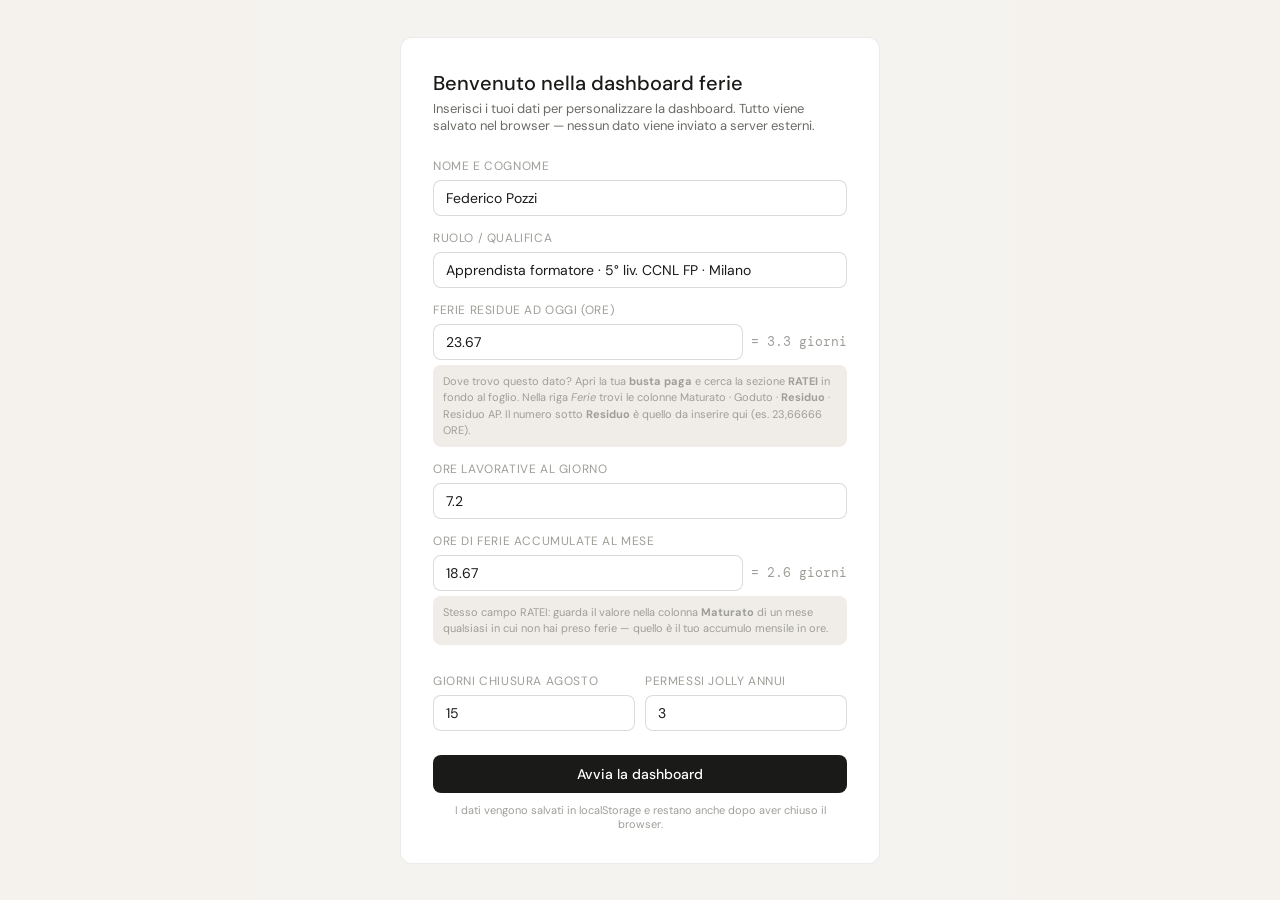
==== index.html @ ea8afab4 "Refactor vacation days input fields and calculations" ====
<!DOCTYPE html>
<html lang="it">
<head>
<meta charset="UTF-8">
<meta name="viewport" content="width=device-width, initial-scale=1.0">
<title>Dashboard Ferie</title>
<link href="https://fonts.googleapis.com/css2?family=DM+Sans:wght@300;400;500&family=DM+Mono:wght@400;500&display=swap" rel="stylesheet">
<style>
:root {
  --bg:#f5f3ef;--surface:#fff;--surface2:#f0ede8;
  --border:rgba(0,0,0,0.08);--border2:rgba(0,0,0,0.14);
  --text:#1a1a18;--text2:#6b6b66;--text3:#9e9e99;
  --blue:#2563eb;--blue-bg:#eff4ff;--blue-text:#1d4ed8;
  --green:#16a34a;--green-bg:#f0fdf4;--green-text:#15803d;
  --amber:#d97706;--amber-bg:#fffbeb;--amber-text:#b45309;
  --red:#dc2626;--red-bg:#fef2f2;--red-text:#b91c1c;
  --radius:12px;--radius-sm:8px;
}
*{box-sizing:border-box;margin:0;padding:0;}
body{font-family:'DM Sans',sans-serif;background:var(--bg);color:var(--text);min-height:100vh;padding:2rem 1rem;}
.container{max-width:900px;margin:0 auto;}

/* SETUP OVERLAY */
.overlay{position:fixed;inset:0;background:rgba(245,243,239,0.96);z-index:100;display:flex;align-items:center;justify-content:center;padding:1rem;}
.setup-card{background:var(--surface);border:1px solid var(--border);border-radius:var(--radius);padding:2rem;width:100%;max-width:480px;}
.setup-title{font-size:20px;font-weight:500;margin-bottom:4px;}
.setup-sub{font-size:13px;color:var(--text2);margin-bottom:1.5rem;}
.setup-label{font-size:12px;color:var(--text3);text-transform:uppercase;letter-spacing:0.05em;margin-bottom:6px;margin-top:14px;display:block;}
.setup-input{width:100%;padding:8px 12px;border:1px solid var(--border2);border-radius:var(--radius-sm);font-family:'DM Sans',sans-serif;font-size:14px;color:var(--text);background:var(--surface);outline:none;}
.setup-input:focus{border-color:var(--blue);}
.setup-row{display:grid;grid-template-columns:1fr 1fr;gap:10px;}
.setup-btn{margin-top:1.5rem;width:100%;padding:10px;background:var(--text);color:#fff;border:none;border-radius:var(--radius-sm);font-family:'DM Sans',sans-serif;font-size:14px;font-weight:500;cursor:pointer;transition:opacity 0.15s;}
.setup-btn:hover{opacity:0.85;}
.setup-note{font-size:11px;color:var(--text3);margin-top:10px;text-align:center;}

/* HEADER */
.header{display:flex;align-items:center;gap:16px;margin-bottom:1.5rem;background:var(--surface);border-radius:var(--radius);padding:1.25rem 1.5rem;border:1px solid var(--border);}
.avatar{width:48px;height:48px;border-radius:50%;background:var(--blue-bg);display:flex;align-items:center;justify-content:center;font-weight:500;font-size:15px;color:var(--blue-text);flex-shrink:0;}
.header-info h1{font-size:17px;font-weight:500;}
.header-info p{font-size:13px;color:var(--text2);margin-top:2px;}
.edit-btn{margin-left:auto;font-size:11px;padding:4px 10px;border-radius:99px;border:1px solid var(--border2);background:var(--surface);cursor:pointer;color:var(--text2);font-family:'DM Sans',sans-serif;transition:background 0.15s;}
.edit-btn:hover{background:var(--surface2);}

/* TABS */
.tabs{display:flex;gap:6px;margin-bottom:1.25rem;flex-wrap:wrap;}
.tab{font-family:'DM Sans',sans-serif;font-size:13px;font-weight:400;padding:6px 14px;border-radius:99px;border:1px solid var(--border2);background:var(--surface);cursor:pointer;color:var(--text2);transition:all 0.15s;}
.tab:hover{background:var(--surface2);color:var(--text);}
.tab.active{background:var(--text);color:#fff;border-color:var(--text);}
.section{display:none;}.section.active{display:block;}

/* METRIC CARDS */
.cards-grid{display:grid;grid-template-columns:repeat(auto-fit,minmax(160px,1fr));gap:10px;margin-bottom:12px;}
.metric-card{background:var(--surface);border-radius:var(--radius-sm);border:1px solid var(--border);padding:1rem 1.1rem;}
.metric-label{font-size:11px;color:var(--text3);text-transform:uppercase;letter-spacing:0.05em;margin-bottom:6px;}
.metric-value{font-size:26px;font-weight:300;color:var(--text);font-family:'DM Mono',monospace;}
.metric-sub{font-size:11px;color:var(--text3);margin-top:2px;}

/* CARD */
.card{background:var(--surface);border-radius:var(--radius);border:1px solid var(--border);padding:1.25rem 1.5rem;margin-bottom:10px;}
.card-title{font-size:13px;font-weight:500;color:var(--text2);text-transform:uppercase;letter-spacing:0.04em;margin-bottom:14px;}

/* HL ROWS */
.hl-row{display:flex;justify-content:space-between;align-items:center;padding:7px 0;border-bottom:1px solid var(--border);font-size:13px;}
.hl-row:last-child{border-bottom:none;}
.hl-key{color:var(--text2);}.hl-val{font-weight:500;color:var(--text);text-align:right;}

/* BADGE */
.badge{font-size:11px;font-weight:500;padding:3px 10px;border-radius:99px;}
.badge-blue{background:var(--blue-bg);color:var(--blue-text);}
.badge-green{background:var(--green-bg);color:var(--green-text);}
.badge-amber{background:var(--amber-bg);color:var(--amber-text);}

/* MONTH GRID */
.month-grid{display:grid;grid-template-columns:repeat(6,1fr);gap:8px;margin:12px 0;}
.month-cell{border-radius:var(--radius-sm);padding:8px 4px;text-align:center;border:1px solid var(--border);cursor:pointer;transition:all 0.15s;user-select:none;}
.month-cell:hover{border-color:var(--border2);background:var(--surface2);}
.month-cell .mn{font-size:10px;color:var(--text3);text-transform:uppercase;letter-spacing:0.05em;}
.month-cell .mv{font-size:16px;font-weight:500;font-family:'DM Mono',monospace;color:var(--text);margin-top:2px;}
.month-cell.used{background:var(--blue-bg);border-color:rgba(37,99,235,0.2);}
.month-cell.used .mn,.month-cell.used .mv{color:var(--blue-text);}
.month-cell.current-month{border:2px solid var(--blue);}
.month-cell.closing{background:var(--amber-bg);border-color:rgba(217,119,6,0.2);cursor:default;}
.month-cell.closing .mn,.month-cell.closing .mv{color:var(--amber-text);}
.month-cell.closing .mv{font-size:11px;margin-top:4px;}

/* BAR */
.bar-wrap{background:var(--surface2);border-radius:99px;height:6px;margin:8px 0 3px;overflow:hidden;}
.bar{height:6px;border-radius:99px;transition:width 0.4s;}

hr{border:none;border-top:1px solid var(--border);margin:14px 0;}

/* COUNTER */
.counter{display:flex;align-items:center;gap:8px;}
.counter-btn{width:26px;height:26px;border-radius:50%;border:1px solid var(--border2);background:var(--surface);cursor:pointer;font-size:16px;display:flex;align-items:center;justify-content:center;color:var(--text);line-height:1;transition:background 0.15s;font-family:'DM Sans',sans-serif;}
.counter-btn:hover{background:var(--surface2);}
.counter-val{font-size:15px;font-weight:500;font-family:'DM Mono',monospace;min-width:20px;text-align:center;}

/* TIMELINE */
.timeline{padding-left:12px;}
.tl-item{position:relative;padding:0 0 16px 20px;border-left:1px solid var(--border);}
.tl-item:last-child{border-left:none;padding-bottom:0;}
.tl-dot{position:absolute;left:-5px;top:4px;width:9px;height:9px;border-radius:50%;background:var(--surface2);border:1px solid var(--border2);}
.tl-dot.now{background:var(--blue);border-color:var(--blue);}
.tl-dot.money{background:var(--amber);border-color:var(--amber);}
.tl-date{font-size:11px;color:var(--text3);font-family:'DM Mono',monospace;}
.tl-label{font-size:14px;font-weight:500;margin:2px 0;}
.tl-sub{font-size:12px;color:var(--text2);}

/* INFO BOX */
.info-box{border-radius:var(--radius-sm);padding:10px 14px;font-size:12px;line-height:1.5;margin-top:10px;}
.info-box-blue{background:var(--blue-bg);color:var(--blue-text);}
.info-box-green{background:var(--green-bg);color:var(--green-text);}
.info-box-amber{background:var(--amber-bg);color:var(--amber-text);}
.info-box-red{background:var(--red-bg);color:var(--red-text);}

/* SALARY */
.salary-row{margin-bottom:14px;}
.salary-row-top{display:flex;justify-content:space-between;font-size:13px;margin-bottom:4px;}
.salary-row-label{color:var(--text2);}
.salary-row-val{font-weight:500;font-family:'DM Mono',monospace;}

@media(max-width:500px){
  .month-grid{grid-template-columns:repeat(3,1fr);}
  .cards-grid{grid-template-columns:repeat(2,1fr);}
  .setup-row{grid-template-columns:1fr;}
}
</style>
</head>
<body>

<!-- SETUP OVERLAY -->
<div class="overlay" id="overlay">
  <div class="setup-card">
    <div class="setup-title">Benvenuto nella dashboard ferie</div>
    <div class="setup-sub">Inserisci i tuoi dati per personalizzare la dashboard. Tutto viene salvato nel browser — nessun dato viene inviato a server esterni.</div>

    <label class="setup-label">Nome e cognome</label>
    <input class="setup-input" id="s-name" type="text" placeholder="es. Mario Rossi" value="">

    <label class="setup-label">Ruolo / qualifica</label>
    <input class="setup-input" id="s-role" type="text" placeholder="es. Apprendista formatore · 5° liv. CCNL FP" value="">

    <label class="setup-label">Ferie residue ad oggi (ore)</label>
    <div style="display:grid;grid-template-columns:1fr auto;gap:8px;align-items:center;">
      <input class="setup-input" id="s-ferie-ore" type="number" step="0.01" min="0" placeholder="es. 23.67" oninput="calcFerieGiorni()" value="">
      <span id="s-ferie-giorni-preview" style="font-size:13px;color:var(--text3);white-space:nowrap;font-family:'DM Mono',sans-serif;min-width:70px;">= — giorni</span>
    </div>
    <div style="font-size:11px;color:var(--text3);margin-top:5px;line-height:1.5;background:var(--surface2);border-radius:var(--radius-sm);padding:8px 10px;">
      Dove trovo questo dato? Apri la tua <strong>busta paga</strong> e cerca la sezione <strong>RATEI</strong> in fondo al foglio. Nella riga <em>Ferie</em> trovi le colonne Maturato · Goduto · <strong>Residuo</strong> · Residuo AP. Il numero sotto <strong>Residuo</strong> è quello da inserire qui (es. 23,66666 ORE).
    </div>

    <label class="setup-label">Ore lavorative al giorno</label>
    <input class="setup-input" id="s-daily" type="number" step="0.1" min="1" placeholder="es. 7.2 (36h sett. ÷ 5 giorni)" oninput="calcFerieGiorni()" value="">

    <label class="setup-label">Ore di ferie accumulate al mese</label>
    <div style="display:grid;grid-template-columns:1fr auto;gap:8px;align-items:center;">
      <input class="setup-input" id="s-accrual" type="number" step="0.01" min="0" placeholder="es. 18.67" oninput="calcAccrualGiorni()" value="">
      <span id="s-accrual-giorni-preview" style="font-size:13px;color:var(--text3);white-space:nowrap;font-family:'DM Mono',sans-serif;min-width:70px;">= — giorni</span>
    </div>
    <div style="font-size:11px;color:var(--text3);margin-top:5px;line-height:1.5;background:var(--surface2);border-radius:var(--radius-sm);padding:8px 10px;">
      Stesso campo RATEI: guarda il valore nella colonna <strong>Maturato</strong> di un mese qualsiasi in cui non hai preso ferie — quello è il tuo accumulo mensile in ore.
    </div>

    <div class="setup-row" style="margin-top:14px;">
      <div>
        <label class="setup-label">Giorni chiusura agosto</label>
        <input class="setup-input" id="s-closing" type="number" min="0" placeholder="es. 15" value="">
      </div>
      <div>
        <label class="setup-label">Permessi jolly annui</label>
        <input class="setup-input" id="s-jolly" type="number" min="0" max="10" placeholder="es. 3" value="">
      </div>
    </div>

    <button class="setup-btn" onclick="applySetup()">Avvia la dashboard</button>
    <div class="setup-note">I dati vengono salvati in localStorage e restano anche dopo aver chiuso il browser.</div>
  </div>
</div>

<!-- MAIN APP -->
<div class="container" id="app" style="display:none;">

  <div class="header">
    <div class="avatar" id="h-avatar">??</div>
    <div class="header-info">
      <h1 id="h-name">—</h1>
      <p id="h-role">—</p>
    </div>
    <button class="edit-btn" onclick="openSetup()">modifica profilo</button>
  </div>

  <div class="tabs">
    <button class="tab active" onclick="showTab('ferie',this)">Ferie</button>
    <button class="tab" onclick="showTab('permessi',this)">Permessi</button>
    <button class="tab" onclick="showTab('contratto',this)">Contratto</button>
    <button class="tab" onclick="showTab('stipendio',this)">Stipendio</button>
    <button class="tab" onclick="showTab('eventi',this)">Prossimi eventi</button>
  </div>

  <!-- TAB FERIE -->
  <div id="tab-ferie" class="section active">
    <div class="cards-grid">
      <div class="metric-card">
        <div class="metric-label">Ferie residue</div>
        <div class="metric-value" id="m-residue">—</div>
        <div class="metric-sub">giorni disponibili ora</div>
      </div>
      <div class="metric-card">
        <div class="metric-label">Accumulo mensile</div>
        <div class="metric-value" id="m-accrual">—</div>
        <div class="metric-sub">giorni ogni mese</div>
      </div>
      <div class="metric-card">
        <div class="metric-label">Godute (dal tracciamento)</div>
        <div class="metric-value" id="m-godute">0</div>
        <div class="metric-sub">giorni segnati come usati</div>
      </div>
      <div class="metric-card">
        <div class="metric-label">Jolly rimasti</div>
        <div class="metric-value" id="m-jolly">—</div>
        <div class="metric-sub">permessi personali annui</div>
      </div>
    </div>

    <div class="card">
      <div class="card-title">Traccia i giorni goduti (mar–lug)</div>
      <div style="font-size:12px;color:var(--text3);margin-bottom:4px;">Clicca per aggiungere un giorno · clicca ancora per toglierlo (max 3/mese)</div>
      <div class="month-grid" id="monthGrid"></div>

      <hr>
      <div class="hl-row">
        <span class="hl-key">Permessi jolly da usare ad agosto</span>
        <div class="counter">
          <button class="counter-btn" onclick="changeJolly(-1)">−</button>
          <span class="counter-val" id="jolly-val">3</span>
          <button class="counter-btn" onclick="changeJolly(1)">+</button>
        </div>
      </div>

      <hr>
      <div class="card-title">Proiezione mensile</div>
      <div id="projection-rows"></div>

      <hr>
      <div class="hl-row">
        <span class="hl-key" style="font-weight:500;">Ferie stimate inizio settembre</span>
        <span class="hl-val" id="sett-result" style="font-size:17px;font-family:'DM Mono',monospace;"></span>
      </div>
      <div class="info-box" id="sett-note"></div>
    </div>

    <div class="card">
      <div class="card-title">Chiusura agosto</div>
      <div id="agosto-text" style="font-size:13px;color:var(--text2);margin-bottom:10px;"></div>
      <div class="bar-wrap">
        <div class="bar" id="agosto-bar" style="background:var(--blue);"></div>
      </div>
      <div style="font-size:11px;color:var(--text3);" id="agosto-bar-label"></div>
    </div>
  </div>

  <!-- TAB PERMESSI -->
  <div id="tab-permessi" class="section">
    <div class="card">
      <div class="card-title">Permessi retribuiti (CCNL art. 47)</div>
      <div class="hl-row"><span class="hl-key">Permessi personali / familiari</span><span class="hl-val badge badge-blue">3 gg/anno</span></div>
      <div class="hl-row"><span class="hl-key">Per esami o concorsi pubblici</span><span class="hl-val badge badge-blue">8 gg/anno</span></div>
      <div class="hl-row"><span class="hl-key">Per lutto (parenti 1°–2° grado)</span><span class="hl-val badge badge-blue">3 gg per evento</span></div>
      <div class="hl-row"><span class="hl-key">Giudice popolare</span><span class="hl-val">per tutta la durata</span></div>
      <div class="info-box info-box-blue" style="margin-top:12px;">
        I permessi <strong>non riducono le ferie</strong>, sono retribuiti normalmente e valgono ai fini dell'anzianità. Vanno documentati.
      </div>
    </div>
    <div class="card">
      <div class="card-title">Rinnovo permessi</div>
      <div class="hl-row"><span class="hl-key">I 3 giorni jolly si rinnovano</span><span class="hl-val">1° gennaio ogni anno</span></div>
      <div class="hl-row"><span class="hl-key">I giorni inutilizzati</span><span class="hl-val">scadono il 31 dicembre</span></div>
      <div class="info-box info-box-amber" style="margin-top:10px;">
        Non rischiare di perdere i jolly inutilizzati: usali entro fine anno!
      </div>
    </div>
  </div>

  <!-- TAB CONTRATTO -->
  <div id="tab-contratto" class="section">
    <div class="card">
      <div class="card-title">Dati principali</div>
      <div class="hl-row"><span class="hl-key">Qualifica</span><span class="hl-val">Formatore – apprendista</span></div>
      <div class="hl-row"><span class="hl-key">Livello</span><span class="hl-val">5° livello CCNL FP</span></div>
      <div class="hl-row"><span class="hl-key">Azienda</span><span class="hl-val">Immaginazione e Lavoro Soc. Coop.</span></div>
      <div class="hl-row"><span class="hl-key">Sede</span><span class="hl-val">Via Privata Miramare 15 – Milano</span></div>
      <div class="hl-row"><span class="hl-key">Inizio apprendistato</span><span class="hl-val">1 settembre 2025</span></div>
      <div class="hl-row"><span class="hl-key">Fine apprendistato</span><span class="hl-val">31 agosto 2028</span></div>
      <div class="hl-row"><span class="hl-key">Orario settimanale</span><span class="hl-val">36 ore (7,2h/giorno · 5gg)</span></div>
      <div class="hl-row"><span class="hl-key">Prossimo scatto</span><span class="hl-val">Settembre 2029</span></div>
      <div class="hl-row"><span class="hl-key">Preavviso dimissioni</span><span class="hl-val">45 giorni</span></div>
    </div>
    <div class="card">
      <div class="card-title">Progressione retributiva apprendistato</div>
      <div id="anni-rows"></div>
    </div>
    <div class="card">
      <div class="card-title">Ferie e permessi annuali</div>
      <div class="hl-row"><span class="hl-key">Ferie annue</span><span class="hl-val">32 gg lavorativi</span></div>
      <div class="hl-row"><span class="hl-key">Base calcolo</span><span class="hl-val">settimana di 6 gg (CCNL art. 46)</span></div>
      <div class="hl-row"><span class="hl-key">Maturazione</span><span class="hl-val">18,67 ore/mese (dodicesimi)</span></div>
      <div class="hl-row"><span class="hl-key">Permessi personali</span><span class="hl-val">3 gg/anno (rinnovabili)</span></div>
      <div class="hl-row"><span class="hl-key">Ticket restaurant</span><span class="hl-val">8 €/giorno lavorato</span></div>
    </div>
  </div>

  <!-- TAB STIPENDIO -->
  <div id="tab-stipendio" class="section">
    <div class="cards-grid">
      <div class="metric-card">
        <div class="metric-label">Netto ora</div>
        <div class="metric-value">1.530</div>
        <div class="metric-sub">€/mese · 86%</div>
      </div>
      <div class="metric-card">
        <div class="metric-label">Da sett. 2026</div>
        <div class="metric-value">1.590</div>
        <div class="metric-sub">€/mese · 90%</div>
      </div>
      <div class="metric-card">
        <div class="metric-label">100% apprendista</div>
        <div class="metric-value">1.780</div>
        <div class="metric-sub">€/mese · da sett. 2028</div>
      </div>
      <div class="metric-card">
        <div class="metric-label">100% indeterminato</div>
        <div class="metric-value">1.710</div>
        <div class="metric-sub">€/mese · da sett. 2028</div>
      </div>
    </div>
    <div class="card">
      <div class="card-title">Dettaglio busta paga – febbraio 2026</div>
      <div class="hl-row"><span class="hl-key">Lordo mensile</span><span class="hl-val">1.769,56 €</span></div>
      <div class="hl-row"><span class="hl-key">Contributi INPS (5,84%)</span><span class="hl-val">− 103,37 €</span></div>
      <div class="hl-row"><span class="hl-key">FIS + CIGS</span><span class="hl-val">− 10,03 €</span></div>
      <div class="hl-row"><span class="hl-key">IRPEF netta</span><span class="hl-val">− 112,26 €</span></div>
      <div class="hl-row"><span class="hl-key">Add. regionale Lombardia</span><span class="hl-val">− 8,16 €</span></div>
      <div class="hl-row"><span class="hl-key">Ticket restaurant (18 gg)</span><span class="hl-val">− 144,00 €</span></div>
      <div class="hl-row" style="padding-top:10px;">
        <span class="hl-key" style="font-weight:500;font-size:14px;">Netto accreditato</span>
        <span class="hl-val" style="font-size:20px;font-family:'DM Mono',monospace;">1.530,00 €</span>
      </div>
      <div class="info-box info-box-blue" style="margin-top:12px;">
        TFR maturato annuo: <strong>262,16 €</strong> · versato a fondo pensione
      </div>
    </div>
    <div class="card">
      <div class="card-title">Evoluzione stipendio netto</div>
      <div id="salary-bars"></div>
      <div class="info-box info-box-amber" style="margin-top:10px;">
        Il passaggio a indeterminato comporta contributi INPS più alti (9,19% vs 5,84%), quindi il netto scende leggermente rispetto all'ultimo anno di apprendistato.
      </div>
    </div>
  </div>

  <!-- TAB EVENTI -->
  <div id="tab-eventi" class="section">
    <div class="card">
      <div class="card-title">Timeline prossimi eventi</div>
      <div class="timeline">
        <div class="tl-item">
          <div class="tl-dot now"></div>
          <div class="tl-date">Marzo 2026</div>
          <div class="tl-label">Ora</div>
          <div class="tl-sub" id="tl-now-sub">—</div>
        </div>
        <div class="tl-item">
          <div class="tl-dot"></div>
          <div class="tl-date">Agosto 2026</div>
          <div class="tl-label">Chiusura aziendale</div>
          <div class="tl-sub" id="tl-aug-sub">—</div>
        </div>
        <div class="tl-item">
          <div class="tl-dot money"></div>
          <div class="tl-date">1 settembre 2026</div>
          <div class="tl-label">Aumento stipendio (90%)</div>
          <div class="tl-sub">Netto: da ~1.530 a ~1.590 €/mese · +82 € lordi</div>
        </div>
        <div class="tl-item">
          <div class="tl-dot"></div>
          <div class="tl-date">1 gennaio 2027</div>
          <div class="tl-label">Rinnovo permessi jolly</div>
          <div class="tl-sub">Nuovi 3 giorni personali disponibili per il 2027</div>
        </div>
        <div class="tl-item">
          <div class="tl-dot money"></div>
          <div class="tl-date">1 settembre 2027</div>
          <div class="tl-label">Aumento stipendio (95%)</div>
          <div class="tl-sub">Netto: ~1.680 €/mese · 3° anno apprendistato</div>
        </div>
        <div class="tl-item">
          <div class="tl-dot money"></div>
          <div class="tl-date">1 settembre 2028</div>
          <div class="tl-label">Fine apprendistato · 100% tabellare</div>
          <div class="tl-sub">Lordo: 2.057,63 € · Netto apprendista: ~1.780 € · Netto indeterminato: ~1.710 €</div>
        </div>
      </div>
    </div>
  </div>

</div>

<script>
let DAILY=7.2, ACCRUAL=18.67, INITIAL=23.67, CLOSING=15, MAX_JOLLY=3;
let used=[0,1,1,0,0], jolly=3;

const months=['Mar','Apr','Mag','Giu','Lug'];
const fullMonths=['Marzo','Aprile','Maggio','Giugno','Luglio'];

function initials(name){
  return name.trim().split(/\s+/).map(w=>w[0]||'').join('').toUpperCase().slice(0,2)||'??';
}

function calcFerieGiorni(){
  const ore=parseFloat(document.getElementById('s-ferie-ore').value)||0;
  const daily=parseFloat(document.getElementById('s-daily').value)||7.2;
  const giorni=daily>0?(ore/daily):0;
  document.getElementById('s-ferie-giorni-preview').textContent=ore>0?`= ${giorni.toFixed(1)} giorni`:'= — giorni';
}

function calcAccrualGiorni(){
  const ore=parseFloat(document.getElementById('s-accrual').value)||0;
  const daily=parseFloat(document.getElementById('s-daily').value)||7.2;
  const giorni=daily>0?(ore/daily):0;
  document.getElementById('s-accrual-giorni-preview').textContent=ore>0?`= ${giorni.toFixed(1)} giorni`:'= — giorni';
}

function applySetup(){
  const name=document.getElementById('s-name').value.trim();
  const role=document.getElementById('s-role').value.trim();
  const daily=parseFloat(document.getElementById('s-daily').value)||7.2;
  const ferieOre=parseFloat(document.getElementById('s-ferie-ore').value)||0;
  const ferie=ferieOre/daily;
  const accrual=parseFloat(document.getElementById('s-accrual').value)||18.67;
  const closing=parseInt(document.getElementById('s-closing').value)||15;
  const maxJolly=parseInt(document.getElementById('s-jolly').value)||3;

  if(!name){alert('Inserisci il tuo nome!');return;}

  const data={name,role,ferie,ferieOre,accrual,daily,closing,maxJolly};
  localStorage.setItem('dashConfig',JSON.stringify(data));
  localStorage.setItem('dashUsed',JSON.stringify([0,0,0,0,0]));
  localStorage.setItem('dashJolly',String(maxJolly));

  loadConfig(data);
  used=[0,0,0,0,0];
  jolly=maxJolly;
  document.getElementById('jolly-val').textContent=jolly;
  document.getElementById('overlay').style.display='none';
  document.getElementById('app').style.display='block';
  buildGrid();
  update();
  buildAnni();
  buildSalaryBars();
}

function openSetup(){
  const saved=localStorage.getItem('dashConfig');
  if(saved){
    const d=JSON.parse(saved);
    document.getElementById('s-name').value=d.name||'';
    document.getElementById('s-role').value=d.role||'';
    document.getElementById('s-daily').value=d.daily||'';
    document.getElementById('s-ferie-ore').value=d.ferieOre||'';
    document.getElementById('s-accrual').value=d.accrual||'';
    document.getElementById('s-closing').value=d.closing||'';
    document.getElementById('s-jolly').value=d.maxJolly||'';
    calcFerieGiorni();
    calcAccrualGiorni();
  }
  document.getElementById('overlay').style.display='flex';
}

function loadConfig(d){
  DAILY=d.daily;ACCRUAL=d.accrual;INITIAL=d.ferie;CLOSING=d.closing;MAX_JOLLY=d.maxJolly;
  document.getElementById('h-name').textContent=d.name;
  document.getElementById('h-role').textContent=d.role||'CCNL Formazione Professionale';
  document.getElementById('h-avatar').textContent=initials(d.name);
  document.getElementById('m-residue').textContent=(d.ferie).toFixed(1);
  document.getElementById('m-accrual').textContent=(d.accrual/d.daily).toFixed(1);
  document.getElementById('m-jolly').textContent=d.maxJolly;
  document.getElementById('tl-now-sub').textContent=`Ferie residue: ${d.ferie.toFixed(1)} gg · Netto: ~1.530 €/mese`;
  document.getElementById('tl-aug-sub').textContent=`${d.closing} giorni lavorativi · usa i ${d.maxJolly} jolly per conservare ferie`;
  document.title=`Dashboard – ${d.name}`;
}

function showTab(name,btn){
  document.querySelectorAll('.section').forEach(s=>s.classList.remove('active'));
  document.querySelectorAll('.tab').forEach(t=>t.classList.remove('active'));
  document.getElementById('tab-'+name).classList.add('active');
  btn.classList.add('active');
}

function changeJolly(d){
  jolly=Math.max(0,Math.min(MAX_JOLLY,jolly+d));
  document.getElementById('jolly-val').textContent=jolly;
  localStorage.setItem('dashJolly',String(jolly));
  update();
}

function buildGrid(){
  const grid=document.getElementById('monthGrid');
  grid.innerHTML='';
  months.forEach((m,i)=>{
    const c=document.createElement('div');
    c.className='month-cell'+(i===0?' current-month':'')+(used[i]>0?' used':'');
    c.innerHTML=`<div class="mn">${m}</div><div class="mv">${used[i]}gg</div>`;
    c.onclick=()=>{used[i]=(used[i]>=3)?0:used[i]+1;localStorage.setItem('dashUsed',JSON.stringify(used));buildGrid();update();};
    grid.appendChild(c);
  });
  const aug=document.createElement('div');
  aug.className='month-cell closing';
  aug.innerHTML=`<div class="mn">Ago</div><div class="mv">chiusura</div>`;
  grid.appendChild(aug);
}

function update(){
  let bal=INITIAL;
  let projHtml='';
  for(let i=0;i<5;i++){
    bal+=ACCRUAL;
    bal-=used[i]*DAILY;
    projHtml+=`<div class="hl-row"><span class="hl-key">${fullMonths[i]}</span><span class="hl-val">${(bal/DAILY).toFixed(1)} giorni</span></div>`;
  }
  bal+=ACCRUAL;
  const jollyH=jolly*DAILY;
  const ferieUsed=(CLOSING*DAILY)-jollyH;
  const after=bal-ferieUsed;
  const afterDays=after/DAILY;
  const accrualDays=ACCRUAL/DAILY;

  document.getElementById('projection-rows').innerHTML=projHtml;
  document.getElementById('sett-result').textContent=afterDays.toFixed(1)+' gg';

  const note=afterDays>0
    ?`+ la maturazione di settembre (${accrualDays.toFixed(1)} gg) porta subito a ${(afterDays+accrualDays).toFixed(1)} gg disponibili.`
    :`Attenzione: le ferie non coprono agosto. Mancano ${Math.abs(afterDays).toFixed(1)} giorni.`;
  const noteEl=document.getElementById('sett-note');
  noteEl.textContent=note;
  noteEl.className='info-box '+(afterDays>=0?'info-box-green':'info-box-red');

  document.getElementById('agosto-text').textContent=
    `Chiusura: ${CLOSING} gg × ${DAILY}h = ${CLOSING*DAILY}h totali  ·  Jolly: ${jolly} gg (${jollyH.toFixed(0)}h)  ·  Ferie da usare: ${Math.max(0,ferieUsed).toFixed(0)}h`;

  const pct=bal>0?Math.min(100,Math.max(0,(after/bal)*100)):0;
  document.getElementById('agosto-bar').style.width=pct.toFixed(0)+'%';
  document.getElementById('agosto-bar-label').textContent=`Rimane il ${pct.toFixed(0)}% delle ferie disponibili dopo agosto`;

  const totalGodute=used.reduce((a,b)=>a+b,0);
  document.getElementById('m-godute').textContent=totalGodute;
  document.getElementById('m-jolly').textContent=Math.max(0,MAX_JOLLY-jolly);
}

function buildAnni(){
  const anni=[
    {label:'1° anno (ora – ago 2026)',pct:86,netto:1530,active:true},
    {label:'2° anno (sett 2026)',pct:90,netto:1590,active:false},
    {label:'3° anno (sett 2027)',pct:95,netto:1680,active:false},
    {label:'4° anno / indeter. (sett 2028)',pct:100,netto:'1.710–1.780',active:false},
  ];
  let h='';
  anni.forEach(a=>{
    h+=`<div class="salary-row">
      <div class="salary-row-top">
        <span class="salary-row-label" style="${a.active?'font-weight:500;color:var(--text)':''}">${a.label}</span>
        <span class="salary-row-val">${a.pct}% · ~${a.netto} € netti</span>
      </div>
      <div class="bar-wrap"><div class="bar" style="width:${a.pct}%;background:${a.active?'var(--blue)':'var(--border2)'}"></div></div>
    </div>`;
  });
  document.getElementById('anni-rows').innerHTML=h;
}

function buildSalaryBars(){
  const steps=[
    {label:'Ora (86%, apprendista)',netto:1530},
    {label:'Sett. 2026 (90%)',netto:1590},
    {label:'Sett. 2027 (95%)',netto:1680},
    {label:'Sett. 2028 – apprendista 100%',netto:1780},
    {label:'Sett. 2028 – indeterminato 100%',netto:1710,note:true},
  ];
  let h='';
  steps.forEach(s=>{
    const w=(s.netto/1780*100).toFixed(0);
    h+=`<div class="salary-row">
      <div class="salary-row-top">
        <span class="salary-row-label">${s.label}</span>
        <span class="salary-row-val">~${s.netto.toLocaleString('it-IT')} €</span>
      </div>
      <div class="bar-wrap"><div class="bar" style="width:${w}%;background:${s.note?'var(--amber)':'var(--blue)'}"></div></div>
    </div>`;
  });
  document.getElementById('salary-bars').innerHTML=h;
}

// BOOT: check localStorage
(function(){
  const saved=localStorage.getItem('dashConfig');
  if(saved){
    const d=JSON.parse(saved);
    const savedUsed=localStorage.getItem('dashUsed');
    const savedJolly=localStorage.getItem('dashJolly');
    if(savedUsed) used=JSON.parse(savedUsed);
    if(savedJolly) jolly=parseInt(savedJolly);
    loadConfig(d);
    document.getElementById('jolly-val').textContent=jolly;
    document.getElementById('overlay').style.display='none';
    document.getElementById('app').style.display='block';
    buildGrid();update();buildAnni();buildSalaryBars();
  } else {
    // pre-fill with Federico's data as defaults
    document.getElementById('s-name').value='Federico Pozzi';
    document.getElementById('s-role').value='Apprendista formatore · 5° liv. CCNL FP · Milano';
    document.getElementById('s-ferie-ore').value='23.67';
    document.getElementById('s-accrual').value='18.67';
    document.getElementById('s-daily').value='7.2';
    document.getElementById('s-closing').value='15';
    document.getElementById('s-jolly').value='3';
    calcFerieGiorni();
    calcAccrualGiorni();
  }
})();
</script>
</body>
</html>
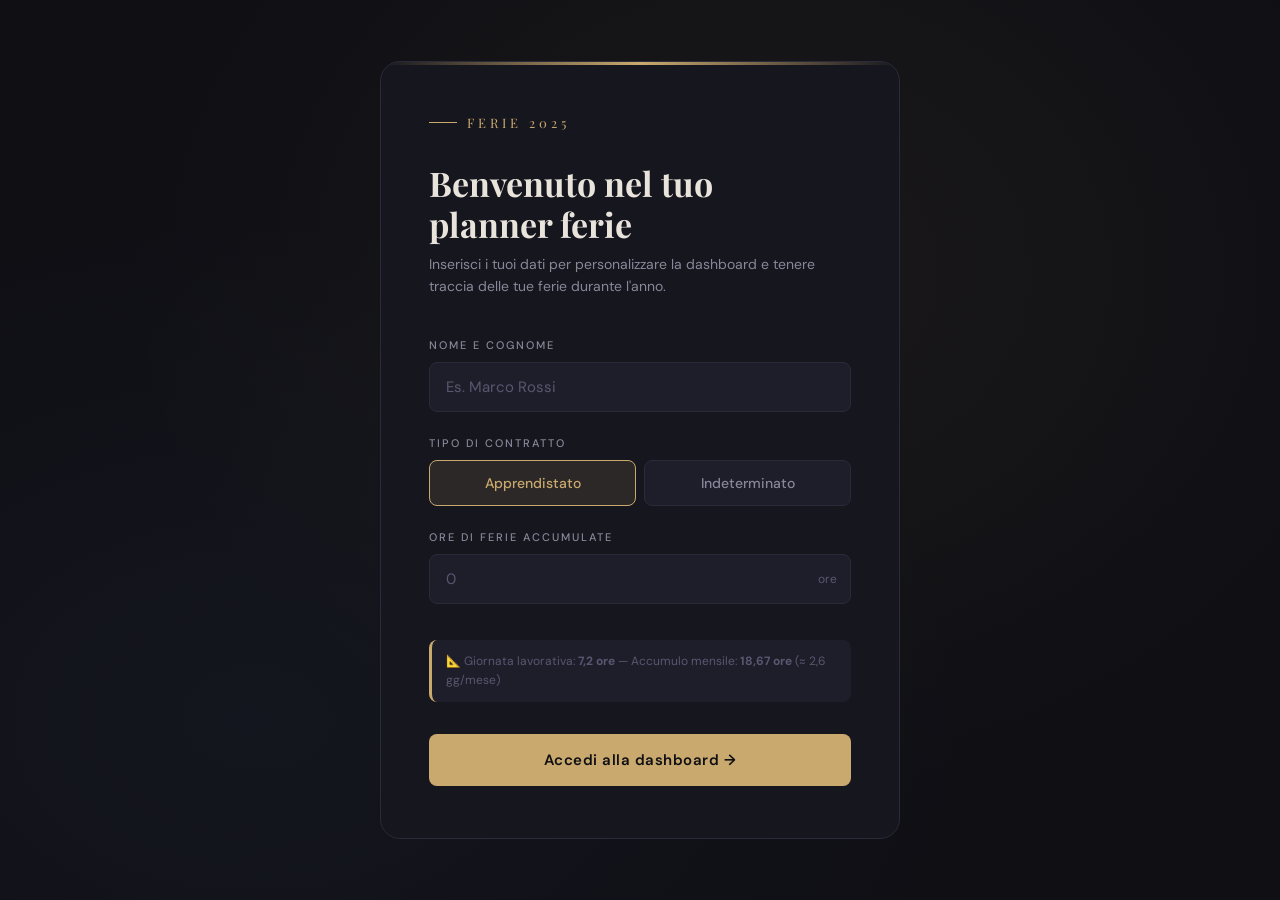
==== commit b04cd00c: "a" ====
--- a/index.html
+++ b/index.html
@@ -3,628 +3,1169 @@
 <head>
 <meta charset="UTF-8">
 <meta name="viewport" content="width=device-width, initial-scale=1.0">
-<title>Dashboard Ferie</title>
-<link href="https://fonts.googleapis.com/css2?family=DM+Sans:wght@300;400;500&family=DM+Mono:wght@400;500&display=swap" rel="stylesheet">
+<title>Ferie Dashboard</title>
+<link href="https://fonts.googleapis.com/css2?family=Playfair+Display:wght@400;600;700&family=DM+Sans:wght@300;400;500;600&display=swap" rel="stylesheet">
 <style>
-:root {
-  --bg:#f5f3ef;--surface:#fff;--surface2:#f0ede8;
-  --border:rgba(0,0,0,0.08);--border2:rgba(0,0,0,0.14);
-  --text:#1a1a18;--text2:#6b6b66;--text3:#9e9e99;
-  --blue:#2563eb;--blue-bg:#eff4ff;--blue-text:#1d4ed8;
-  --green:#16a34a;--green-bg:#f0fdf4;--green-text:#15803d;
-  --amber:#d97706;--amber-bg:#fffbeb;--amber-text:#b45309;
-  --red:#dc2626;--red-bg:#fef2f2;--red-text:#b91c1c;
-  --radius:12px;--radius-sm:8px;
-}
-*{box-sizing:border-box;margin:0;padding:0;}
-body{font-family:'DM Sans',sans-serif;background:var(--bg);color:var(--text);min-height:100vh;padding:2rem 1rem;}
-.container{max-width:900px;margin:0 auto;}
-
-/* SETUP OVERLAY */
-.overlay{position:fixed;inset:0;background:rgba(245,243,239,0.96);z-index:100;display:flex;align-items:center;justify-content:center;padding:1rem;}
-.setup-card{background:var(--surface);border:1px solid var(--border);border-radius:var(--radius);padding:2rem;width:100%;max-width:480px;}
-.setup-title{font-size:20px;font-weight:500;margin-bottom:4px;}
-.setup-sub{font-size:13px;color:var(--text2);margin-bottom:1.5rem;}
-.setup-label{font-size:12px;color:var(--text3);text-transform:uppercase;letter-spacing:0.05em;margin-bottom:6px;margin-top:14px;display:block;}
-.setup-input{width:100%;padding:8px 12px;border:1px solid var(--border2);border-radius:var(--radius-sm);font-family:'DM Sans',sans-serif;font-size:14px;color:var(--text);background:var(--surface);outline:none;}
-.setup-input:focus{border-color:var(--blue);}
-.setup-row{display:grid;grid-template-columns:1fr 1fr;gap:10px;}
-.setup-btn{margin-top:1.5rem;width:100%;padding:10px;background:var(--text);color:#fff;border:none;border-radius:var(--radius-sm);font-family:'DM Sans',sans-serif;font-size:14px;font-weight:500;cursor:pointer;transition:opacity 0.15s;}
-.setup-btn:hover{opacity:0.85;}
-.setup-note{font-size:11px;color:var(--text3);margin-top:10px;text-align:center;}
-
-/* HEADER */
-.header{display:flex;align-items:center;gap:16px;margin-bottom:1.5rem;background:var(--surface);border-radius:var(--radius);padding:1.25rem 1.5rem;border:1px solid var(--border);}
-.avatar{width:48px;height:48px;border-radius:50%;background:var(--blue-bg);display:flex;align-items:center;justify-content:center;font-weight:500;font-size:15px;color:var(--blue-text);flex-shrink:0;}
-.header-info h1{font-size:17px;font-weight:500;}
-.header-info p{font-size:13px;color:var(--text2);margin-top:2px;}
-.edit-btn{margin-left:auto;font-size:11px;padding:4px 10px;border-radius:99px;border:1px solid var(--border2);background:var(--surface);cursor:pointer;color:var(--text2);font-family:'DM Sans',sans-serif;transition:background 0.15s;}
-.edit-btn:hover{background:var(--surface2);}
-
-/* TABS */
-.tabs{display:flex;gap:6px;margin-bottom:1.25rem;flex-wrap:wrap;}
-.tab{font-family:'DM Sans',sans-serif;font-size:13px;font-weight:400;padding:6px 14px;border-radius:99px;border:1px solid var(--border2);background:var(--surface);cursor:pointer;color:var(--text2);transition:all 0.15s;}
-.tab:hover{background:var(--surface2);color:var(--text);}
-.tab.active{background:var(--text);color:#fff;border-color:var(--text);}
-.section{display:none;}.section.active{display:block;}
-
-/* METRIC CARDS */
-.cards-grid{display:grid;grid-template-columns:repeat(auto-fit,minmax(160px,1fr));gap:10px;margin-bottom:12px;}
-.metric-card{background:var(--surface);border-radius:var(--radius-sm);border:1px solid var(--border);padding:1rem 1.1rem;}
-.metric-label{font-size:11px;color:var(--text3);text-transform:uppercase;letter-spacing:0.05em;margin-bottom:6px;}
-.metric-value{font-size:26px;font-weight:300;color:var(--text);font-family:'DM Mono',monospace;}
-.metric-sub{font-size:11px;color:var(--text3);margin-top:2px;}
-
-/* CARD */
-.card{background:var(--surface);border-radius:var(--radius);border:1px solid var(--border);padding:1.25rem 1.5rem;margin-bottom:10px;}
-.card-title{font-size:13px;font-weight:500;color:var(--text2);text-transform:uppercase;letter-spacing:0.04em;margin-bottom:14px;}
-
-/* HL ROWS */
-.hl-row{display:flex;justify-content:space-between;align-items:center;padding:7px 0;border-bottom:1px solid var(--border);font-size:13px;}
-.hl-row:last-child{border-bottom:none;}
-.hl-key{color:var(--text2);}.hl-val{font-weight:500;color:var(--text);text-align:right;}
-
-/* BADGE */
-.badge{font-size:11px;font-weight:500;padding:3px 10px;border-radius:99px;}
-.badge-blue{background:var(--blue-bg);color:var(--blue-text);}
-.badge-green{background:var(--green-bg);color:var(--green-text);}
-.badge-amber{background:var(--amber-bg);color:var(--amber-text);}
-
-/* MONTH GRID */
-.month-grid{display:grid;grid-template-columns:repeat(6,1fr);gap:8px;margin:12px 0;}
-.month-cell{border-radius:var(--radius-sm);padding:8px 4px;text-align:center;border:1px solid var(--border);cursor:pointer;transition:all 0.15s;user-select:none;}
-.month-cell:hover{border-color:var(--border2);background:var(--surface2);}
-.month-cell .mn{font-size:10px;color:var(--text3);text-transform:uppercase;letter-spacing:0.05em;}
-.month-cell .mv{font-size:16px;font-weight:500;font-family:'DM Mono',monospace;color:var(--text);margin-top:2px;}
-.month-cell.used{background:var(--blue-bg);border-color:rgba(37,99,235,0.2);}
-.month-cell.used .mn,.month-cell.used .mv{color:var(--blue-text);}
-.month-cell.current-month{border:2px solid var(--blue);}
-.month-cell.closing{background:var(--amber-bg);border-color:rgba(217,119,6,0.2);cursor:default;}
-.month-cell.closing .mn,.month-cell.closing .mv{color:var(--amber-text);}
-.month-cell.closing .mv{font-size:11px;margin-top:4px;}
-
-/* BAR */
-.bar-wrap{background:var(--surface2);border-radius:99px;height:6px;margin:8px 0 3px;overflow:hidden;}
-.bar{height:6px;border-radius:99px;transition:width 0.4s;}
-
-hr{border:none;border-top:1px solid var(--border);margin:14px 0;}
-
-/* COUNTER */
-.counter{display:flex;align-items:center;gap:8px;}
-.counter-btn{width:26px;height:26px;border-radius:50%;border:1px solid var(--border2);background:var(--surface);cursor:pointer;font-size:16px;display:flex;align-items:center;justify-content:center;color:var(--text);line-height:1;transition:background 0.15s;font-family:'DM Sans',sans-serif;}
-.counter-btn:hover{background:var(--surface2);}
-.counter-val{font-size:15px;font-weight:500;font-family:'DM Mono',monospace;min-width:20px;text-align:center;}
-
-/* TIMELINE */
-.timeline{padding-left:12px;}
-.tl-item{position:relative;padding:0 0 16px 20px;border-left:1px solid var(--border);}
-.tl-item:last-child{border-left:none;padding-bottom:0;}
-.tl-dot{position:absolute;left:-5px;top:4px;width:9px;height:9px;border-radius:50%;background:var(--surface2);border:1px solid var(--border2);}
-.tl-dot.now{background:var(--blue);border-color:var(--blue);}
-.tl-dot.money{background:var(--amber);border-color:var(--amber);}
-.tl-date{font-size:11px;color:var(--text3);font-family:'DM Mono',monospace;}
-.tl-label{font-size:14px;font-weight:500;margin:2px 0;}
-.tl-sub{font-size:12px;color:var(--text2);}
-
-/* INFO BOX */
-.info-box{border-radius:var(--radius-sm);padding:10px 14px;font-size:12px;line-height:1.5;margin-top:10px;}
-.info-box-blue{background:var(--blue-bg);color:var(--blue-text);}
-.info-box-green{background:var(--green-bg);color:var(--green-text);}
-.info-box-amber{background:var(--amber-bg);color:var(--amber-text);}
-.info-box-red{background:var(--red-bg);color:var(--red-text);}
-
-/* SALARY */
-.salary-row{margin-bottom:14px;}
-.salary-row-top{display:flex;justify-content:space-between;font-size:13px;margin-bottom:4px;}
-.salary-row-label{color:var(--text2);}
-.salary-row-val{font-weight:500;font-family:'DM Mono',monospace;}
-
-@media(max-width:500px){
-  .month-grid{grid-template-columns:repeat(3,1fr);}
-  .cards-grid{grid-template-columns:repeat(2,1fr);}
-  .setup-row{grid-template-columns:1fr;}
-}
+  :root {
+    --bg: #0f0f14;
+    --bg2: #16161e;
+    --bg3: #1e1e2a;
+    --border: #2a2a3a;
+    --accent: #c9a96e;
+    --accent2: #e8c98a;
+    --accent-soft: rgba(201,169,110,0.12);
+    --text: #e8e4dc;
+    --text-dim: #8a8699;
+    --text-muted: #5a5670;
+    --green: #5ec98a;
+    --green-soft: rgba(94,201,138,0.12);
+    --red: #e87070;
+    --red-soft: rgba(232,112,112,0.12);
+    --blue: #7099e8;
+    --blue-soft: rgba(112,153,232,0.12);
+    --radius: 14px;
+    --radius-sm: 8px;
+  }
+
+  * { margin: 0; padding: 0; box-sizing: border-box; }
+
+  body {
+    font-family: 'DM Sans', sans-serif;
+    background: var(--bg);
+    color: var(--text);
+    min-height: 100vh;
+    overflow-x: hidden;
+  }
+
+  /* ─── ONBOARDING ─── */
+  #onboarding {
+    min-height: 100vh;
+    display: flex;
+    align-items: center;
+    justify-content: center;
+    padding: 20px;
+    background: radial-gradient(ellipse at 60% 30%, rgba(201,169,110,0.06) 0%, transparent 60%),
+                radial-gradient(ellipse at 20% 80%, rgba(112,153,232,0.05) 0%, transparent 50%),
+                var(--bg);
+  }
+
+  .onboard-card {
+    background: var(--bg2);
+    border: 1px solid var(--border);
+    border-radius: 20px;
+    padding: 52px 48px;
+    max-width: 520px;
+    width: 100%;
+    position: relative;
+    overflow: hidden;
+  }
+
+  .onboard-card::before {
+    content: '';
+    position: absolute;
+    top: 0; left: 0; right: 0;
+    height: 3px;
+    background: linear-gradient(90deg, transparent, var(--accent), transparent);
+  }
+
+  .onboard-logo {
+    font-family: 'Playfair Display', serif;
+    font-size: 13px;
+    letter-spacing: 4px;
+    text-transform: uppercase;
+    color: var(--accent);
+    margin-bottom: 32px;
+    display: flex;
+    align-items: center;
+    gap: 10px;
+  }
+
+  .onboard-logo::before {
+    content: '';
+    display: block;
+    width: 28px;
+    height: 1px;
+    background: var(--accent);
+  }
+
+  .onboard-title {
+    font-family: 'Playfair Display', serif;
+    font-size: 34px;
+    font-weight: 700;
+    line-height: 1.2;
+    margin-bottom: 8px;
+    color: var(--text);
+  }
+
+  .onboard-sub {
+    font-size: 14px;
+    color: var(--text-dim);
+    margin-bottom: 40px;
+    line-height: 1.6;
+  }
+
+  .form-group {
+    margin-bottom: 24px;
+  }
+
+  .form-label {
+    display: block;
+    font-size: 11px;
+    letter-spacing: 2px;
+    text-transform: uppercase;
+    color: var(--text-dim);
+    margin-bottom: 10px;
+    font-weight: 500;
+  }
+
+  .form-input {
+    width: 100%;
+    background: var(--bg3);
+    border: 1px solid var(--border);
+    border-radius: var(--radius-sm);
+    padding: 14px 16px;
+    color: var(--text);
+    font-family: 'DM Sans', sans-serif;
+    font-size: 15px;
+    transition: border-color 0.2s, box-shadow 0.2s;
+    outline: none;
+  }
+
+  .form-input:focus {
+    border-color: var(--accent);
+    box-shadow: 0 0 0 3px rgba(201,169,110,0.12);
+  }
+
+  .form-input::placeholder { color: var(--text-muted); }
+
+  .toggle-group {
+    display: grid;
+    grid-template-columns: 1fr 1fr;
+    gap: 8px;
+  }
+
+  .toggle-btn {
+    background: var(--bg3);
+    border: 1px solid var(--border);
+    border-radius: var(--radius-sm);
+    padding: 13px;
+    color: var(--text-dim);
+    font-family: 'DM Sans', sans-serif;
+    font-size: 14px;
+    font-weight: 500;
+    cursor: pointer;
+    transition: all 0.2s;
+    text-align: center;
+  }
+
+  .toggle-btn.active {
+    background: var(--accent-soft);
+    border-color: var(--accent);
+    color: var(--accent);
+  }
+
+  .input-with-hint {
+    position: relative;
+  }
+
+  .input-hint {
+    position: absolute;
+    right: 14px;
+    top: 50%;
+    transform: translateY(-50%);
+    font-size: 12px;
+    color: var(--text-muted);
+    pointer-events: none;
+  }
+
+  .input-converted {
+    margin-top: 8px;
+    font-size: 13px;
+    color: var(--accent);
+    min-height: 18px;
+  }
+
+  .submit-btn {
+    width: 100%;
+    background: var(--accent);
+    color: #0f0f14;
+    border: none;
+    border-radius: var(--radius-sm);
+    padding: 16px;
+    font-family: 'DM Sans', sans-serif;
+    font-size: 15px;
+    font-weight: 600;
+    cursor: pointer;
+    letter-spacing: 0.5px;
+    margin-top: 8px;
+    transition: all 0.2s;
+    position: relative;
+    overflow: hidden;
+  }
+
+  .submit-btn:hover { background: var(--accent2); transform: translateY(-1px); box-shadow: 0 6px 20px rgba(201,169,110,0.25); }
+  .submit-btn:active { transform: translateY(0); }
+
+  /* ─── DASHBOARD ─── */
+  #dashboard { display: none; }
+
+  .header {
+    background: var(--bg2);
+    border-bottom: 1px solid var(--border);
+    padding: 18px 32px;
+    display: flex;
+    align-items: center;
+    justify-content: space-between;
+    position: sticky;
+    top: 0;
+    z-index: 100;
+    backdrop-filter: blur(10px);
+  }
+
+  .header-left {
+    display: flex;
+    align-items: center;
+    gap: 20px;
+  }
+
+  .header-logo {
+    font-family: 'Playfair Display', serif;
+    font-size: 20px;
+    font-weight: 700;
+    color: var(--accent);
+  }
+
+  .header-sep { width: 1px; height: 24px; background: var(--border); }
+
+  .header-name {
+    font-size: 14px;
+    color: var(--text-dim);
+  }
+
+  .header-name span {
+    color: var(--text);
+    font-weight: 500;
+  }
+
+  .header-badge {
+    font-size: 11px;
+    padding: 4px 10px;
+    border-radius: 20px;
+    background: var(--accent-soft);
+    color: var(--accent);
+    border: 1px solid rgba(201,169,110,0.2);
+    letter-spacing: 0.5px;
+    font-weight: 500;
+  }
+
+  .reset-btn {
+    background: transparent;
+    border: 1px solid var(--border);
+    border-radius: var(--radius-sm);
+    color: var(--text-dim);
+    font-family: 'DM Sans', sans-serif;
+    font-size: 12px;
+    padding: 7px 14px;
+    cursor: pointer;
+    transition: all 0.2s;
+  }
+  .reset-btn:hover { border-color: var(--accent); color: var(--accent); }
+
+  .main {
+    padding: 32px;
+    max-width: 1300px;
+    margin: 0 auto;
+  }
+
+  /* ─── STAT CARDS ─── */
+  .stats-grid {
+    display: grid;
+    grid-template-columns: repeat(4, 1fr);
+    gap: 16px;
+    margin-bottom: 28px;
+  }
+
+  @media (max-width: 900px) { .stats-grid { grid-template-columns: repeat(2, 1fr); } }
+  @media (max-width: 500px) { .stats-grid { grid-template-columns: 1fr; } }
+
+  .stat-card {
+    background: var(--bg2);
+    border: 1px solid var(--border);
+    border-radius: var(--radius);
+    padding: 24px;
+    position: relative;
+    overflow: hidden;
+  }
+
+  .stat-card::after {
+    content: '';
+    position: absolute;
+    bottom: 0; left: 0; right: 0;
+    height: 2px;
+    border-radius: 0 0 var(--radius) var(--radius);
+  }
+
+  .stat-card.gold::after { background: linear-gradient(90deg, transparent, var(--accent), transparent); }
+  .stat-card.green::after { background: linear-gradient(90deg, transparent, var(--green), transparent); }
+  .stat-card.blue::after { background: linear-gradient(90deg, transparent, var(--blue), transparent); }
+  .stat-card.red::after { background: linear-gradient(90deg, transparent, var(--red), transparent); }
+
+  .stat-label {
+    font-size: 10px;
+    letter-spacing: 2.5px;
+    text-transform: uppercase;
+    color: var(--text-muted);
+    margin-bottom: 12px;
+    font-weight: 500;
+  }
+
+  .stat-value {
+    font-family: 'Playfair Display', serif;
+    font-size: 36px;
+    font-weight: 700;
+    line-height: 1;
+    margin-bottom: 4px;
+  }
+
+  .stat-card.gold .stat-value { color: var(--accent); }
+  .stat-card.green .stat-value { color: var(--green); }
+  .stat-card.blue .stat-value { color: var(--blue); }
+  .stat-card.red .stat-value { color: var(--red); }
+
+  .stat-sub {
+    font-size: 12px;
+    color: var(--text-muted);
+  }
+
+  /* ─── LAYOUT ─── */
+  .content-grid {
+    display: grid;
+    grid-template-columns: 1fr 360px;
+    gap: 20px;
+    align-items: start;
+  }
+
+  @media (max-width: 1100px) { .content-grid { grid-template-columns: 1fr; } }
+
+  /* ─── SECTION ─── */
+  .section {
+    background: var(--bg2);
+    border: 1px solid var(--border);
+    border-radius: var(--radius);
+    overflow: hidden;
+    margin-bottom: 20px;
+  }
+
+  .section-header {
+    padding: 20px 24px 16px;
+    border-bottom: 1px solid var(--border);
+    display: flex;
+    align-items: center;
+    justify-content: space-between;
+  }
+
+  .section-title {
+    font-family: 'Playfair Display', serif;
+    font-size: 18px;
+    font-weight: 600;
+    display: flex;
+    align-items: center;
+    gap: 10px;
+  }
+
+  .section-title .icon {
+    width: 30px;
+    height: 30px;
+    border-radius: 8px;
+    display: flex;
+    align-items: center;
+    justify-content: center;
+    font-size: 14px;
+  }
+
+  .section-body { padding: 20px 24px; }
+
+  /* ─── MONTHS GRID ─── */
+  .months-list { display: flex; flex-direction: column; gap: 12px; }
+
+  .month-row {
+    background: var(--bg3);
+    border: 1px solid var(--border);
+    border-radius: var(--radius-sm);
+    padding: 16px 18px;
+    display: grid;
+    grid-template-columns: 100px 1fr auto auto;
+    align-items: center;
+    gap: 16px;
+    transition: border-color 0.2s;
+  }
+
+  .month-row:hover { border-color: rgba(201,169,110,0.3); }
+
+  .month-name {
+    font-size: 14px;
+    font-weight: 600;
+    color: var(--text);
+  }
+
+  .month-name .year { color: var(--text-muted); font-weight: 400; font-size: 12px; }
+
+  .days-controls {
+    display: flex;
+    align-items: center;
+    gap: 6px;
+  }
+
+  .day-btn {
+    width: 28px;
+    height: 28px;
+    border-radius: 6px;
+    border: 1px solid var(--border);
+    background: var(--bg2);
+    color: var(--text-dim);
+    font-size: 16px;
+    cursor: pointer;
+    transition: all 0.15s;
+    display: flex;
+    align-items: center;
+    justify-content: center;
+    font-weight: 300;
+  }
+
+  .day-btn:hover { border-color: var(--accent); color: var(--accent); }
+
+  .days-taken {
+    font-family: 'Playfair Display', serif;
+    font-size: 22px;
+    font-weight: 700;
+    color: var(--accent);
+    min-width: 40px;
+    text-align: center;
+  }
+
+  .days-label { font-size: 11px; color: var(--text-muted); }
+
+  .month-accrued {
+    text-align: right;
+    font-size: 12px;
+    color: var(--text-dim);
+  }
+
+  .month-accrued .val { color: var(--green); font-weight: 600; }
+
+  .month-balance {
+    text-align: right;
+    font-size: 12px;
+  }
+
+  .month-balance .val {
+    font-weight: 600;
+    font-size: 14px;
+  }
+
+  /* ─── PROGRESS BAR ─── */
+  .progress-bar {
+    height: 6px;
+    background: var(--bg3);
+    border-radius: 99px;
+    overflow: hidden;
+    margin-top: 12px;
+  }
+
+  .progress-fill {
+    height: 100%;
+    border-radius: 99px;
+    background: linear-gradient(90deg, var(--accent), var(--accent2));
+    transition: width 0.4s ease;
+  }
+
+  /* ─── TIMELINE ─── */
+  .timeline { position: relative; padding: 4px 0; }
+
+  .timeline::before {
+    content: '';
+    position: absolute;
+    left: 14px;
+    top: 0; bottom: 0;
+    width: 1px;
+    background: linear-gradient(to bottom, transparent, var(--border) 10%, var(--border) 90%, transparent);
+  }
+
+  .timeline-item {
+    display: flex;
+    gap: 20px;
+    align-items: flex-start;
+    padding: 12px 0;
+    position: relative;
+  }
+
+  .timeline-dot {
+    width: 28px;
+    height: 28px;
+    border-radius: 50%;
+    display: flex;
+    align-items: center;
+    justify-content: center;
+    font-size: 13px;
+    flex-shrink: 0;
+    position: relative;
+    z-index: 1;
+    border: 2px solid;
+    background: var(--bg2);
+  }
+
+  .timeline-item.past .timeline-dot { border-color: var(--text-muted); color: var(--text-muted); background: var(--bg3); }
+  .timeline-item.future .timeline-dot { border-color: var(--accent); color: var(--accent); }
+  .timeline-item.soon .timeline-dot { border-color: var(--green); color: var(--green); }
+
+  .timeline-content { flex: 1; padding-top: 4px; }
+
+  .timeline-title {
+    font-size: 14px;
+    font-weight: 600;
+    color: var(--text);
+    margin-bottom: 3px;
+  }
+
+  .timeline-date {
+    font-size: 12px;
+    color: var(--text-muted);
+  }
+
+  .timeline-tag {
+    display: inline-block;
+    font-size: 10px;
+    padding: 3px 8px;
+    border-radius: 20px;
+    margin-top: 4px;
+    font-weight: 500;
+    letter-spacing: 0.5px;
+    text-transform: uppercase;
+  }
+
+  .tag-chiusura { background: var(--red-soft); color: var(--red); border: 1px solid rgba(232,112,112,0.2); }
+  .tag-ponte { background: var(--blue-soft); color: var(--blue); border: 1px solid rgba(112,153,232,0.2); }
+  .tag-festivita { background: var(--green-soft); color: var(--green); border: 1px solid rgba(94,201,138,0.2); }
+
+  /* ─── RIGHT PANEL ─── */
+  .right-panel {}
+
+  /* ─── PROGRESS SUMMARY ─── */
+  .progress-summary { padding: 20px 24px; }
+
+  .ps-label {
+    font-size: 11px;
+    text-transform: uppercase;
+    letter-spacing: 2px;
+    color: var(--text-muted);
+    margin-bottom: 20px;
+  }
+
+  .ps-arc-wrap {
+    display: flex;
+    justify-content: center;
+    margin-bottom: 20px;
+  }
+
+  .ps-donut {
+    position: relative;
+    width: 140px;
+    height: 140px;
+  }
+
+  .ps-donut svg { transform: rotate(-90deg); }
+
+  .ps-center {
+    position: absolute;
+    inset: 0;
+    display: flex;
+    flex-direction: column;
+    align-items: center;
+    justify-content: center;
+  }
+
+  .ps-pct {
+    font-family: 'Playfair Display', serif;
+    font-size: 28px;
+    font-weight: 700;
+    color: var(--accent);
+    line-height: 1;
+  }
+
+  .ps-pct-label { font-size: 10px; color: var(--text-muted); margin-top: 2px; }
+
+  .ps-rows { display: flex; flex-direction: column; gap: 12px; }
+
+  .ps-row {
+    display: flex;
+    justify-content: space-between;
+    align-items: center;
+    padding: 10px 14px;
+    background: var(--bg3);
+    border-radius: var(--radius-sm);
+    border: 1px solid var(--border);
+  }
+
+  .ps-row-label { font-size: 13px; color: var(--text-dim); }
+  .ps-row-val { font-size: 14px; font-weight: 600; color: var(--text); }
+  .ps-row-val.positive { color: var(--green); }
+  .ps-row-val.negative { color: var(--red); }
+  .ps-row-val.accent { color: var(--accent); }
+
+  /* ─── YEAR STRIP ─── */
+  .year-strip {
+    display: flex;
+    gap: 4px;
+    flex-wrap: wrap;
+    padding: 16px 24px;
+  }
+
+  .ys-month {
+    flex: 1;
+    min-width: 20px;
+    height: 8px;
+    border-radius: 99px;
+    background: var(--bg3);
+    border: 1px solid var(--border);
+    position: relative;
+    cursor: default;
+    transition: transform 0.15s;
+  }
+
+  .ys-month:hover { transform: scaleY(1.5); }
+  .ys-month .ys-fill { height: 100%; border-radius: 99px; }
+
+  /* ─── ANIMATIONS ─── */
+  @keyframes fadeUp {
+    from { opacity: 0; transform: translateY(16px); }
+    to { opacity: 1; transform: translateY(0); }
+  }
+
+  .stat-card { animation: fadeUp 0.4s ease both; }
+  .stat-card:nth-child(1) { animation-delay: 0.05s; }
+  .stat-card:nth-child(2) { animation-delay: 0.1s; }
+  .stat-card:nth-child(3) { animation-delay: 0.15s; }
+  .stat-card:nth-child(4) { animation-delay: 0.2s; }
+
+  /* ─── SCROLLBAR ─── */
+  ::-webkit-scrollbar { width: 6px; }
+  ::-webkit-scrollbar-track { background: var(--bg); }
+  ::-webkit-scrollbar-thumb { background: var(--border); border-radius: 99px; }
+  ::-webkit-scrollbar-thumb:hover { background: var(--text-muted); }
+
+  /* ─── SEPARATOR ─── */
+  .divider { height: 1px; background: var(--border); margin: 8px 0; }
+
+  .month-row-current { border-color: rgba(201,169,110,0.4); background: rgba(201,169,110,0.04); }
+
+  .info-note {
+    font-size: 12px;
+    color: var(--text-muted);
+    padding: 12px 14px;
+    background: var(--bg3);
+    border-radius: var(--radius-sm);
+    border-left: 3px solid var(--accent);
+    line-height: 1.6;
+  }
 </style>
 </head>
 <body>
 
-<!-- SETUP OVERLAY -->
-<div class="overlay" id="overlay">
-  <div class="setup-card">
-    <div class="setup-title">Benvenuto nella dashboard ferie</div>
-    <div class="setup-sub">Inserisci i tuoi dati per personalizzare la dashboard. Tutto viene salvato nel browser — nessun dato viene inviato a server esterni.</div>
-
-    <label class="setup-label">Nome e cognome</label>
-    <input class="setup-input" id="s-name" type="text" placeholder="es. Mario Rossi" value="">
-
-    <label class="setup-label">Ruolo / qualifica</label>
-    <input class="setup-input" id="s-role" type="text" placeholder="es. Apprendista formatore · 5° liv. CCNL FP" value="">
-
-    <label class="setup-label">Ferie residue ad oggi (ore)</label>
-    <div style="display:grid;grid-template-columns:1fr auto;gap:8px;align-items:center;">
-      <input class="setup-input" id="s-ferie-ore" type="number" step="0.01" min="0" placeholder="es. 23.67" oninput="calcFerieGiorni()" value="">
-      <span id="s-ferie-giorni-preview" style="font-size:13px;color:var(--text3);white-space:nowrap;font-family:'DM Mono',sans-serif;min-width:70px;">= — giorni</span>
+<!-- ─── ONBOARDING ─── -->
+<div id="onboarding">
+  <div class="onboard-card">
+    <div class="onboard-logo">Ferie 2025</div>
+    <h1 class="onboard-title">Benvenuto nel tuo<br>planner ferie</h1>
+    <p class="onboard-sub">Inserisci i tuoi dati per personalizzare la dashboard e tenere traccia delle tue ferie durante l'anno.</p>
+
+    <div class="form-group">
+      <label class="form-label">Nome e Cognome</label>
+      <input class="form-input" id="inp-name" type="text" placeholder="Es. Marco Rossi" />
     </div>
-    <div style="font-size:11px;color:var(--text3);margin-top:5px;line-height:1.5;background:var(--surface2);border-radius:var(--radius-sm);padding:8px 10px;">
-      Dove trovo questo dato? Apri la tua <strong>busta paga</strong> e cerca la sezione <strong>RATEI</strong> in fondo al foglio. Nella riga <em>Ferie</em> trovi le colonne Maturato · Goduto · <strong>Residuo</strong> · Residuo AP. Il numero sotto <strong>Residuo</strong> è quello da inserire qui (es. 23,66666 ORE).
+
+    <div class="form-group">
+      <label class="form-label">Tipo di contratto</label>
+      <div class="toggle-group">
+        <button class="toggle-btn active" id="btn-appr" onclick="selectContract('apprendistato')">Apprendistato</button>
+        <button class="toggle-btn" id="btn-indet" onclick="selectContract('indeterminato')">Indeterminato</button>
+      </div>
     </div>
 
-    <label class="setup-label">Ore lavorative al giorno</label>
-    <input class="setup-input" id="s-daily" type="number" step="0.1" min="1" placeholder="es. 7.2 (36h sett. ÷ 5 giorni)" oninput="calcFerieGiorni()" value="">
-
-    <label class="setup-label">Ore di ferie accumulate al mese</label>
-    <div style="display:grid;grid-template-columns:1fr auto;gap:8px;align-items:center;">
-      <input class="setup-input" id="s-accrual" type="number" step="0.01" min="0" placeholder="es. 18.67" oninput="calcAccrualGiorni()" value="">
-      <span id="s-accrual-giorni-preview" style="font-size:13px;color:var(--text3);white-space:nowrap;font-family:'DM Mono',sans-serif;min-width:70px;">= — giorni</span>
+    <div class="form-group">
+      <label class="form-label">Ore di ferie accumulate</label>
+      <div class="input-with-hint">
+        <input class="form-input" id="inp-hours" type="number" min="0" step="0.5" placeholder="0" oninput="updateConversion()" />
+        <span class="input-hint">ore</span>
+      </div>
+      <div class="input-converted" id="conv-display"></div>
+      <div class="info-note" style="margin-top:10px">
+        📐 Giornata lavorativa: <strong>7,2 ore</strong> — Accumulo mensile: <strong>18,67 ore</strong> (≈ 2,6 gg/mese)
+      </div>
     </div>
-    <div style="font-size:11px;color:var(--text3);margin-top:5px;line-height:1.5;background:var(--surface2);border-radius:var(--radius-sm);padding:8px 10px;">
-      Stesso campo RATEI: guarda il valore nella colonna <strong>Maturato</strong> di un mese qualsiasi in cui non hai preso ferie — quello è il tuo accumulo mensile in ore.
-    </div>
-
-    <div class="setup-row" style="margin-top:14px;">
-      <div>
-        <label class="setup-label">Giorni chiusura agosto</label>
-        <input class="setup-input" id="s-closing" type="number" min="0" placeholder="es. 15" value="">
-      </div>
-      <div>
-        <label class="setup-label">Permessi jolly annui</label>
-        <input class="setup-input" id="s-jolly" type="number" min="0" max="10" placeholder="es. 3" value="">
-      </div>
-    </div>
-
-    <button class="setup-btn" onclick="applySetup()">Avvia la dashboard</button>
-    <div class="setup-note">I dati vengono salvati in localStorage e restano anche dopo aver chiuso il browser.</div>
+
+    <button class="submit-btn" onclick="startDashboard()">Accedi alla dashboard →</button>
   </div>
 </div>
 
-<!-- MAIN APP -->
-<div class="container" id="app" style="display:none;">
-
-  <div class="header">
-    <div class="avatar" id="h-avatar">??</div>
-    <div class="header-info">
-      <h1 id="h-name">—</h1>
-      <p id="h-role">—</p>
+<!-- ─── DASHBOARD ─── -->
+<div id="dashboard">
+
+  <header class="header">
+    <div class="header-left">
+      <div class="header-logo">✦ Ferie</div>
+      <div class="header-sep"></div>
+      <div class="header-name">Ciao, <span id="hdr-name">—</span></div>
+      <span class="header-badge" id="hdr-contract">—</span>
     </div>
-    <button class="edit-btn" onclick="openSetup()">modifica profilo</button>
-  </div>
-
-  <div class="tabs">
-    <button class="tab active" onclick="showTab('ferie',this)">Ferie</button>
-    <button class="tab" onclick="showTab('permessi',this)">Permessi</button>
-    <button class="tab" onclick="showTab('contratto',this)">Contratto</button>
-    <button class="tab" onclick="showTab('stipendio',this)">Stipendio</button>
-    <button class="tab" onclick="showTab('eventi',this)">Prossimi eventi</button>
-  </div>
-
-  <!-- TAB FERIE -->
-  <div id="tab-ferie" class="section active">
-    <div class="cards-grid">
-      <div class="metric-card">
-        <div class="metric-label">Ferie residue</div>
-        <div class="metric-value" id="m-residue">—</div>
-        <div class="metric-sub">giorni disponibili ora</div>
-      </div>
-      <div class="metric-card">
-        <div class="metric-label">Accumulo mensile</div>
-        <div class="metric-value" id="m-accrual">—</div>
-        <div class="metric-sub">giorni ogni mese</div>
-      </div>
-      <div class="metric-card">
-        <div class="metric-label">Godute (dal tracciamento)</div>
-        <div class="metric-value" id="m-godute">0</div>
-        <div class="metric-sub">giorni segnati come usati</div>
-      </div>
-      <div class="metric-card">
-        <div class="metric-label">Jolly rimasti</div>
-        <div class="metric-value" id="m-jolly">—</div>
-        <div class="metric-sub">permessi personali annui</div>
+    <button class="reset-btn" onclick="resetApp()">↩ Ricomincia</button>
+  </header>
+
+  <main class="main">
+
+    <!-- STATS -->
+    <div class="stats-grid">
+      <div class="stat-card gold">
+        <div class="stat-label">Saldo attuale</div>
+        <div class="stat-value" id="stat-balance">0</div>
+        <div class="stat-sub">giorni disponibili</div>
+      </div>
+      <div class="stat-card green">
+        <div class="stat-label">Accumulerai entro dic.</div>
+        <div class="stat-value" id="stat-future">0</div>
+        <div class="stat-sub">giorni da oggi a dicembre</div>
+      </div>
+      <div class="stat-card blue">
+        <div class="stat-label">Ferie pianificate</div>
+        <div class="stat-value" id="stat-planned">0</div>
+        <div class="stat-sub">giorni segnati</div>
+      </div>
+      <div class="stat-card red">
+        <div class="stat-label">Saldo a fine anno</div>
+        <div class="stat-value" id="stat-eoy">0</div>
+        <div class="stat-sub">giorni stimati</div>
       </div>
     </div>
 
-    <div class="card">
-      <div class="card-title">Traccia i giorni goduti (mar–lug)</div>
-      <div style="font-size:12px;color:var(--text3);margin-bottom:4px;">Clicca per aggiungere un giorno · clicca ancora per toglierlo (max 3/mese)</div>
-      <div class="month-grid" id="monthGrid"></div>
-
-      <hr>
-      <div class="hl-row">
-        <span class="hl-key">Permessi jolly da usare ad agosto</span>
-        <div class="counter">
-          <button class="counter-btn" onclick="changeJolly(-1)">−</button>
-          <span class="counter-val" id="jolly-val">3</span>
-          <button class="counter-btn" onclick="changeJolly(1)">+</button>
+    <div class="content-grid">
+
+      <!-- LEFT -->
+      <div>
+
+        <!-- MONTHS -->
+        <div class="section">
+          <div class="section-header">
+            <div class="section-title">
+              <span class="icon" style="background:var(--accent-soft);color:var(--accent)">📅</span>
+              Pianificazione mensile
+            </div>
+          </div>
+          <div class="section-body">
+            <div class="months-list" id="months-list"></div>
+          </div>
         </div>
-      </div>
-
-      <hr>
-      <div class="card-title">Proiezione mensile</div>
-      <div id="projection-rows"></div>
-
-      <hr>
-      <div class="hl-row">
-        <span class="hl-key" style="font-weight:500;">Ferie stimate inizio settembre</span>
-        <span class="hl-val" id="sett-result" style="font-size:17px;font-family:'DM Mono',monospace;"></span>
-      </div>
-      <div class="info-box" id="sett-note"></div>
+
+        <!-- TIMELINE -->
+        <div class="section">
+          <div class="section-header">
+            <div class="section-title">
+              <span class="icon" style="background:var(--red-soft);color:var(--red)">🏢</span>
+              Chiusure aziendali
+            </div>
+          </div>
+          <div class="section-body">
+            <div class="timeline" id="timeline"></div>
+          </div>
+        </div>
+
+      </div>
+
+      <!-- RIGHT -->
+      <div class="right-panel">
+
+        <!-- DONUT -->
+        <div class="section">
+          <div class="section-header">
+            <div class="section-title">
+              <span class="icon" style="background:var(--blue-soft);color:var(--blue)">📊</span>
+              Riepilogo
+            </div>
+          </div>
+          <div class="progress-summary">
+            <div class="ps-arc-wrap">
+              <div class="ps-donut">
+                <svg width="140" height="140" viewBox="0 0 140 140">
+                  <circle cx="70" cy="70" r="52" fill="none" stroke="var(--border)" stroke-width="12"/>
+                  <circle id="donut-fill" cx="70" cy="70" r="52" fill="none" stroke="var(--accent)" stroke-width="12"
+                    stroke-linecap="round"
+                    stroke-dasharray="326.7"
+                    stroke-dashoffset="326.7"
+                    style="transition: stroke-dashoffset 0.6s ease"/>
+                </svg>
+                <div class="ps-center">
+                  <div class="ps-pct" id="donut-pct">0%</div>
+                  <div class="ps-pct-label">usate</div>
+                </div>
+              </div>
+            </div>
+
+            <div class="ps-rows">
+              <div class="ps-row">
+                <span class="ps-row-label">Ferie iniziali</span>
+                <span class="ps-row-val accent" id="ps-initial">0 gg</span>
+              </div>
+              <div class="ps-row">
+                <span class="ps-row-label">Accumulo residuo</span>
+                <span class="ps-row-val positive" id="ps-future">+0 gg</span>
+              </div>
+              <div class="ps-row">
+                <span class="ps-row-label">Ferie pianificate</span>
+                <span class="ps-row-val negative" id="ps-used">−0 gg</span>
+              </div>
+              <div class="divider"></div>
+              <div class="ps-row">
+                <span class="ps-row-label">Saldo fine anno</span>
+                <span class="ps-row-val" id="ps-eoy">0 gg</span>
+              </div>
+            </div>
+          </div>
+        </div>
+
+        <!-- YEAR STRIP -->
+        <div class="section">
+          <div class="section-header">
+            <div class="section-title" style="font-size:15px">
+              <span class="icon" style="background:var(--green-soft);color:var(--green)">📈</span>
+              Evoluzione annuale
+            </div>
+          </div>
+          <div class="year-strip" id="year-strip" style="flex-direction:column;gap:8px;padding:20px 24px;"></div>
+        </div>
+
+      </div>
     </div>
-
-    <div class="card">
-      <div class="card-title">Chiusura agosto</div>
-      <div id="agosto-text" style="font-size:13px;color:var(--text2);margin-bottom:10px;"></div>
-      <div class="bar-wrap">
-        <div class="bar" id="agosto-bar" style="background:var(--blue);"></div>
-      </div>
-      <div style="font-size:11px;color:var(--text3);" id="agosto-bar-label"></div>
-    </div>
-  </div>
-
-  <!-- TAB PERMESSI -->
-  <div id="tab-permessi" class="section">
-    <div class="card">
-      <div class="card-title">Permessi retribuiti (CCNL art. 47)</div>
-      <div class="hl-row"><span class="hl-key">Permessi personali / familiari</span><span class="hl-val badge badge-blue">3 gg/anno</span></div>
-      <div class="hl-row"><span class="hl-key">Per esami o concorsi pubblici</span><span class="hl-val badge badge-blue">8 gg/anno</span></div>
-      <div class="hl-row"><span class="hl-key">Per lutto (parenti 1°–2° grado)</span><span class="hl-val badge badge-blue">3 gg per evento</span></div>
-      <div class="hl-row"><span class="hl-key">Giudice popolare</span><span class="hl-val">per tutta la durata</span></div>
-      <div class="info-box info-box-blue" style="margin-top:12px;">
-        I permessi <strong>non riducono le ferie</strong>, sono retribuiti normalmente e valgono ai fini dell'anzianità. Vanno documentati.
-      </div>
-    </div>
-    <div class="card">
-      <div class="card-title">Rinnovo permessi</div>
-      <div class="hl-row"><span class="hl-key">I 3 giorni jolly si rinnovano</span><span class="hl-val">1° gennaio ogni anno</span></div>
-      <div class="hl-row"><span class="hl-key">I giorni inutilizzati</span><span class="hl-val">scadono il 31 dicembre</span></div>
-      <div class="info-box info-box-amber" style="margin-top:10px;">
-        Non rischiare di perdere i jolly inutilizzati: usali entro fine anno!
-      </div>
-    </div>
-  </div>
-
-  <!-- TAB CONTRATTO -->
-  <div id="tab-contratto" class="section">
-    <div class="card">
-      <div class="card-title">Dati principali</div>
-      <div class="hl-row"><span class="hl-key">Qualifica</span><span class="hl-val">Formatore – apprendista</span></div>
-      <div class="hl-row"><span class="hl-key">Livello</span><span class="hl-val">5° livello CCNL FP</span></div>
-      <div class="hl-row"><span class="hl-key">Azienda</span><span class="hl-val">Immaginazione e Lavoro Soc. Coop.</span></div>
-      <div class="hl-row"><span class="hl-key">Sede</span><span class="hl-val">Via Privata Miramare 15 – Milano</span></div>
-      <div class="hl-row"><span class="hl-key">Inizio apprendistato</span><span class="hl-val">1 settembre 2025</span></div>
-      <div class="hl-row"><span class="hl-key">Fine apprendistato</span><span class="hl-val">31 agosto 2028</span></div>
-      <div class="hl-row"><span class="hl-key">Orario settimanale</span><span class="hl-val">36 ore (7,2h/giorno · 5gg)</span></div>
-      <div class="hl-row"><span class="hl-key">Prossimo scatto</span><span class="hl-val">Settembre 2029</span></div>
-      <div class="hl-row"><span class="hl-key">Preavviso dimissioni</span><span class="hl-val">45 giorni</span></div>
-    </div>
-    <div class="card">
-      <div class="card-title">Progressione retributiva apprendistato</div>
-      <div id="anni-rows"></div>
-    </div>
-    <div class="card">
-      <div class="card-title">Ferie e permessi annuali</div>
-      <div class="hl-row"><span class="hl-key">Ferie annue</span><span class="hl-val">32 gg lavorativi</span></div>
-      <div class="hl-row"><span class="hl-key">Base calcolo</span><span class="hl-val">settimana di 6 gg (CCNL art. 46)</span></div>
-      <div class="hl-row"><span class="hl-key">Maturazione</span><span class="hl-val">18,67 ore/mese (dodicesimi)</span></div>
-      <div class="hl-row"><span class="hl-key">Permessi personali</span><span class="hl-val">3 gg/anno (rinnovabili)</span></div>
-      <div class="hl-row"><span class="hl-key">Ticket restaurant</span><span class="hl-val">8 €/giorno lavorato</span></div>
-    </div>
-  </div>
-
-  <!-- TAB STIPENDIO -->
-  <div id="tab-stipendio" class="section">
-    <div class="cards-grid">
-      <div class="metric-card">
-        <div class="metric-label">Netto ora</div>
-        <div class="metric-value">1.530</div>
-        <div class="metric-sub">€/mese · 86%</div>
-      </div>
-      <div class="metric-card">
-        <div class="metric-label">Da sett. 2026</div>
-        <div class="metric-value">1.590</div>
-        <div class="metric-sub">€/mese · 90%</div>
-      </div>
-      <div class="metric-card">
-        <div class="metric-label">100% apprendista</div>
-        <div class="metric-value">1.780</div>
-        <div class="metric-sub">€/mese · da sett. 2028</div>
-      </div>
-      <div class="metric-card">
-        <div class="metric-label">100% indeterminato</div>
-        <div class="metric-value">1.710</div>
-        <div class="metric-sub">€/mese · da sett. 2028</div>
-      </div>
-    </div>
-    <div class="card">
-      <div class="card-title">Dettaglio busta paga – febbraio 2026</div>
-      <div class="hl-row"><span class="hl-key">Lordo mensile</span><span class="hl-val">1.769,56 €</span></div>
-      <div class="hl-row"><span class="hl-key">Contributi INPS (5,84%)</span><span class="hl-val">− 103,37 €</span></div>
-      <div class="hl-row"><span class="hl-key">FIS + CIGS</span><span class="hl-val">− 10,03 €</span></div>
-      <div class="hl-row"><span class="hl-key">IRPEF netta</span><span class="hl-val">− 112,26 €</span></div>
-      <div class="hl-row"><span class="hl-key">Add. regionale Lombardia</span><span class="hl-val">− 8,16 €</span></div>
-      <div class="hl-row"><span class="hl-key">Ticket restaurant (18 gg)</span><span class="hl-val">− 144,00 €</span></div>
-      <div class="hl-row" style="padding-top:10px;">
-        <span class="hl-key" style="font-weight:500;font-size:14px;">Netto accreditato</span>
-        <span class="hl-val" style="font-size:20px;font-family:'DM Mono',monospace;">1.530,00 €</span>
-      </div>
-      <div class="info-box info-box-blue" style="margin-top:12px;">
-        TFR maturato annuo: <strong>262,16 €</strong> · versato a fondo pensione
-      </div>
-    </div>
-    <div class="card">
-      <div class="card-title">Evoluzione stipendio netto</div>
-      <div id="salary-bars"></div>
-      <div class="info-box info-box-amber" style="margin-top:10px;">
-        Il passaggio a indeterminato comporta contributi INPS più alti (9,19% vs 5,84%), quindi il netto scende leggermente rispetto all'ultimo anno di apprendistato.
-      </div>
-    </div>
-  </div>
-
-  <!-- TAB EVENTI -->
-  <div id="tab-eventi" class="section">
-    <div class="card">
-      <div class="card-title">Timeline prossimi eventi</div>
-      <div class="timeline">
-        <div class="tl-item">
-          <div class="tl-dot now"></div>
-          <div class="tl-date">Marzo 2026</div>
-          <div class="tl-label">Ora</div>
-          <div class="tl-sub" id="tl-now-sub">—</div>
+  </main>
+</div>
+
+<script>
+// ─── CONSTANTS ─────────────────────────────────────────────────────────────
+const HOURS_PER_DAY = 7.2;
+const HOURS_PER_MONTH = 18.67;
+const DAYS_PER_MONTH = HOURS_PER_MONTH / HOURS_PER_DAY; // ≈ 2.593
+
+// Chiusure aziendali
+const CLOSURES = [
+  { date: '2025-04-03', title: 'Pasqua', icon: '🐣', type: 'festivita', days: 1 },
+  { date: '2025-06-02', title: 'Ponte del 2 giugno', icon: '🇮🇹', type: 'ponte', days: 1 },
+  { date: '2025-08-03', endDate: '2025-08-21', title: 'Chiusura estiva', icon: '☀️', type: 'chiusura', days: 15 },
+  { date: '2025-12-24', endDate: '2025-12-31', title: 'Natale / Capodanno', icon: '🎄', type: 'chiusura', days: 6 },
+];
+
+const MONTH_NAMES = ['Gennaio','Febbraio','Marzo','Aprile','Maggio','Giugno',
+                     'Luglio','Agosto','Settembre','Ottobre','Novembre','Dicembre'];
+
+// ─── STATE ─────────────────────────────────────────────────────────────────
+let state = {
+  name: '',
+  contract: 'apprendistato',
+  initialHours: 0,
+  plannedDays: {}, // {monthIndex: days}
+};
+
+// ─── ONBOARDING ────────────────────────────────────────────────────────────
+function selectContract(type) {
+  state.contract = type;
+  document.getElementById('btn-appr').classList.toggle('active', type === 'apprendistato');
+  document.getElementById('btn-indet').classList.toggle('active', type === 'indeterminato');
+}
+
+function updateConversion() {
+  const h = parseFloat(document.getElementById('inp-hours').value) || 0;
+  const days = h / HOURS_PER_DAY;
+  const el = document.getElementById('conv-display');
+  if (h > 0) {
+    el.innerHTML = `→ <strong>${days.toFixed(2)} giorni</strong>`;
+  } else {
+    el.innerHTML = '';
+  }
+}
+
+function startDashboard() {
+  const name = document.getElementById('inp-name').value.trim();
+  const hours = parseFloat(document.getElementById('inp-hours').value) || 0;
+  if (!name) { document.getElementById('inp-name').focus(); return; }
+
+  state.name = name;
+  state.initialHours = hours;
+  state.plannedDays = {};
+
+  document.getElementById('onboarding').style.display = 'none';
+  document.getElementById('dashboard').style.display = 'block';
+
+  renderDashboard();
+}
+
+function resetApp() {
+  document.getElementById('onboarding').style.display = 'flex';
+  document.getElementById('dashboard').style.display = 'none';
+  document.getElementById('inp-name').value = '';
+  document.getElementById('inp-hours').value = '';
+  document.getElementById('conv-display').innerHTML = '';
+  state = { name: '', contract: 'apprendistato', initialHours: 0, plannedDays: {} };
+}
+
+// ─── CORE CALCULATIONS ──────────────────────────────────────────────────────
+function getInitialDays() {
+  return state.initialHours / HOURS_PER_DAY;
+}
+
+const now = new Date();
+const currentMonth = now.getMonth(); // 0-indexed
+const currentYear = now.getFullYear();
+
+function getMonthsRemaining() {
+  // from current month to December (inclusive)
+  return Array.from({length: 12 - currentMonth}, (_, i) => currentMonth + i);
+}
+
+function getFutureAccrual() {
+  // months remaining AFTER current month
+  const months = 11 - currentMonth; // e.g. if March (2), months = 9
+  return months * DAYS_PER_MONTH;
+}
+
+function getTotalPlanned() {
+  return Object.values(state.plannedDays).reduce((s, v) => s + v, 0);
+}
+
+// Running balance at start of each month
+function getBalanceAtMonth(monthIdx) {
+  // initial + accrued up to but not including monthIdx - planned before monthIdx
+  const initial = getInitialDays();
+  // Months from current month to monthIdx (exclusive)
+  const monthsElapsed = monthIdx - currentMonth; // could be 0 for current
+  const accrued = Math.max(0, monthsElapsed) * DAYS_PER_MONTH;
+  let spent = 0;
+  for (let m = currentMonth; m < monthIdx; m++) {
+    spent += state.plannedDays[m] || 0;
+  }
+  return initial + accrued - spent;
+}
+
+// ─── RENDER ─────────────────────────────────────────────────────────────────
+function renderDashboard() {
+  renderHeader();
+  renderStats();
+  renderMonths();
+  renderTimeline();
+  renderSummary();
+  renderYearStrip();
+}
+
+function renderHeader() {
+  document.getElementById('hdr-name').textContent = state.name;
+  document.getElementById('hdr-contract').textContent =
+    state.contract === 'apprendistato' ? 'Apprendistato' : 'Indeterminato';
+}
+
+function renderStats() {
+  const initial = getInitialDays();
+  const future = getFutureAccrual();
+  const planned = getTotalPlanned();
+  const eoy = initial + future - planned;
+
+  document.getElementById('stat-balance').textContent = initial.toFixed(1);
+  document.getElementById('stat-future').textContent = '+' + future.toFixed(1);
+  document.getElementById('stat-planned').textContent = planned.toFixed(1);
+  document.getElementById('stat-eoy').textContent = eoy.toFixed(1);
+
+  // color eoy
+  const eoyEl = document.getElementById('stat-eoy');
+  eoyEl.style.color = eoy < 0 ? 'var(--red)' : eoy < 2 ? 'var(--accent)' : 'var(--green)';
+}
+
+function renderMonths() {
+  const list = document.getElementById('months-list');
+  list.innerHTML = '';
+  const months = getMonthsRemaining();
+
+  months.forEach((mi, idx) => {
+    const isCurrent = mi === currentMonth;
+    const balanceStart = getBalanceAtMonth(mi);
+    const accruedThisMonth = DAYS_PER_MONTH;
+    const planned = state.plannedDays[mi] || 0;
+    const balanceEnd = balanceStart + accruedThisMonth - planned;
+
+    const row = document.createElement('div');
+    row.className = 'month-row' + (isCurrent ? ' month-row-current' : '');
+
+    row.innerHTML = `
+      <div class="month-name">${MONTH_NAMES[mi]}<br><span class="year">${currentYear}</span></div>
+      <div>
+        <div style="font-size:11px;color:var(--text-muted);margin-bottom:6px">Giorni di ferie</div>
+        <div class="days-controls">
+          <button class="day-btn" onclick="changeDays(${mi}, -0.5)">−</button>
+          <div class="days-taken" id="days-${mi}">${planned.toFixed(1)}</div>
+          <button class="day-btn" onclick="changeDays(${mi}, +0.5)">+</button>
+          <span class="days-label">gg</span>
         </div>
-        <div class="tl-item">
-          <div class="tl-dot"></div>
-          <div class="tl-date">Agosto 2026</div>
-          <div class="tl-label">Chiusura aziendale</div>
-          <div class="tl-sub" id="tl-aug-sub">—</div>
+        <div style="margin-top:6px">
+          <div class="progress-bar"><div class="progress-fill" id="prog-${mi}" style="width:0%"></div></div>
         </div>
-        <div class="tl-item">
-          <div class="tl-dot money"></div>
-          <div class="tl-date">1 settembre 2026</div>
-          <div class="tl-label">Aumento stipendio (90%)</div>
-          <div class="tl-sub">Netto: da ~1.530 a ~1.590 €/mese · +82 € lordi</div>
+      </div>
+      <div class="month-accrued">
+        <div style="font-size:10px;color:var(--text-muted);margin-bottom:2px">Accumulo</div>
+        <div class="val">+${accruedThisMonth.toFixed(2)} gg</div>
+      </div>
+      <div class="month-balance">
+        <div style="font-size:10px;color:var(--text-muted);margin-bottom:2px">Saldo fine mese</div>
+        <div class="val" id="bal-${mi}" style="color:${balanceEnd < 0 ? 'var(--red)' : 'var(--green)'}">
+          ${balanceEnd.toFixed(2)} gg
         </div>
-        <div class="tl-item">
-          <div class="tl-dot"></div>
-          <div class="tl-date">1 gennaio 2027</div>
-          <div class="tl-label">Rinnovo permessi jolly</div>
-          <div class="tl-sub">Nuovi 3 giorni personali disponibili per il 2027</div>
+      </div>
+    `;
+
+    list.appendChild(row);
+    updateProgressBar(mi, balanceStart + accruedThisMonth, planned);
+  });
+}
+
+function updateProgressBar(mi, total, used) {
+  const el = document.getElementById(`prog-${mi}`);
+  if (!el) return;
+  const pct = total > 0 ? Math.min(100, (used / total) * 100) : 0;
+  el.style.width = pct + '%';
+  el.style.background = pct > 80 ? 'var(--red)' : pct > 50 ? 'var(--accent)' : 'var(--green)';
+}
+
+function changeDays(monthIdx, delta) {
+  const current = state.plannedDays[monthIdx] || 0;
+  const newVal = Math.max(0, current + delta);
+  state.plannedDays[monthIdx] = parseFloat(newVal.toFixed(1));
+  refreshAll();
+}
+
+function refreshAll() {
+  renderStats();
+  // update each month row values
+  const months = getMonthsRemaining();
+  months.forEach(mi => {
+    const planned = state.plannedDays[mi] || 0;
+    const balanceStart = getBalanceAtMonth(mi);
+    const balanceEnd = balanceStart + DAYS_PER_MONTH - planned;
+    const dEl = document.getElementById(`days-${mi}`);
+    const bEl = document.getElementById(`bal-${mi}`);
+    if (dEl) dEl.textContent = planned.toFixed(1);
+    if (bEl) {
+      bEl.textContent = balanceEnd.toFixed(2) + ' gg';
+      bEl.style.color = balanceEnd < 0 ? 'var(--red)' : 'var(--green)';
+    }
+    updateProgressBar(mi, balanceStart + DAYS_PER_MONTH, planned);
+  });
+  renderSummary();
+  renderYearStrip();
+}
+
+function renderTimeline() {
+  const container = document.getElementById('timeline');
+  container.innerHTML = '';
+  const today = new Date();
+
+  CLOSURES.forEach(c => {
+    const cDate = new Date(c.date);
+    const isPast = cDate < today;
+    const diffDays = Math.ceil((cDate - today) / (1000 * 60 * 60 * 24));
+    const isSoon = !isPast && diffDays <= 30;
+
+    const cls = isPast ? 'past' : isSoon ? 'soon' : 'future';
+    const tagClass = c.type === 'chiusura' ? 'tag-chiusura' : c.type === 'ponte' ? 'tag-ponte' : 'tag-festivita';
+    const tagLabel = c.type === 'chiusura' ? 'Chiusura' : c.type === 'ponte' ? 'Ponte' : 'Festività';
+
+    let dateStr = formatDate(c.date);
+    if (c.endDate) dateStr += ' → ' + formatDate(c.endDate);
+
+    const status = isPast ? '✓ Passata' : isSoon ? `Fra ${diffDays} giorni` : '';
+
+    container.innerHTML += `
+      <div class="timeline-item ${cls}">
+        <div class="timeline-dot">${c.icon}</div>
+        <div class="timeline-content">
+          <div class="timeline-title">${c.title}</div>
+          <div class="timeline-date">${dateStr} · ${c.days} ${c.days === 1 ? 'giorno' : 'giorni'}</div>
+          <span class="timeline-tag ${tagClass}">${tagLabel}</span>
+          ${status ? `<span style="font-size:11px;color:var(--text-muted);margin-left:8px">${status}</span>` : ''}
         </div>
-        <div class="tl-item">
-          <div class="tl-dot money"></div>
-          <div class="tl-date">1 settembre 2027</div>
-          <div class="tl-label">Aumento stipendio (95%)</div>
-          <div class="tl-sub">Netto: ~1.680 €/mese · 3° anno apprendistato</div>
-        </div>
-        <div class="tl-item">
-          <div class="tl-dot money"></div>
-          <div class="tl-date">1 settembre 2028</div>
-          <div class="tl-label">Fine apprendistato · 100% tabellare</div>
-          <div class="tl-sub">Lordo: 2.057,63 € · Netto apprendista: ~1.780 € · Netto indeterminato: ~1.710 €</div>
-        </div>
-      </div>
-    </div>
-  </div>
-
-</div>
-
-<script>
-let DAILY=7.2, ACCRUAL=18.67, INITIAL=23.67, CLOSING=15, MAX_JOLLY=3;
-let used=[0,1,1,0,0], jolly=3;
-
-const months=['Mar','Apr','Mag','Giu','Lug'];
-const fullMonths=['Marzo','Aprile','Maggio','Giugno','Luglio'];
-
-function initials(name){
-  return name.trim().split(/\s+/).map(w=>w[0]||'').join('').toUpperCase().slice(0,2)||'??';
-}
-
-function calcFerieGiorni(){
-  const ore=parseFloat(document.getElementById('s-ferie-ore').value)||0;
-  const daily=parseFloat(document.getElementById('s-daily').value)||7.2;
-  const giorni=daily>0?(ore/daily):0;
-  document.getElementById('s-ferie-giorni-preview').textContent=ore>0?`= ${giorni.toFixed(1)} giorni`:'= — giorni';
-}
-
-function calcAccrualGiorni(){
-  const ore=parseFloat(document.getElementById('s-accrual').value)||0;
-  const daily=parseFloat(document.getElementById('s-daily').value)||7.2;
-  const giorni=daily>0?(ore/daily):0;
-  document.getElementById('s-accrual-giorni-preview').textContent=ore>0?`= ${giorni.toFixed(1)} giorni`:'= — giorni';
-}
-
-function applySetup(){
-  const name=document.getElementById('s-name').value.trim();
-  const role=document.getElementById('s-role').value.trim();
-  const daily=parseFloat(document.getElementById('s-daily').value)||7.2;
-  const ferieOre=parseFloat(document.getElementById('s-ferie-ore').value)||0;
-  const ferie=ferieOre/daily;
-  const accrual=parseFloat(document.getElementById('s-accrual').value)||18.67;
-  const closing=parseInt(document.getElementById('s-closing').value)||15;
-  const maxJolly=parseInt(document.getElementById('s-jolly').value)||3;
-
-  if(!name){alert('Inserisci il tuo nome!');return;}
-
-  const data={name,role,ferie,ferieOre,accrual,daily,closing,maxJolly};
-  localStorage.setItem('dashConfig',JSON.stringify(data));
-  localStorage.setItem('dashUsed',JSON.stringify([0,0,0,0,0]));
-  localStorage.setItem('dashJolly',String(maxJolly));
-
-  loadConfig(data);
-  used=[0,0,0,0,0];
-  jolly=maxJolly;
-  document.getElementById('jolly-val').textContent=jolly;
-  document.getElementById('overlay').style.display='none';
-  document.getElementById('app').style.display='block';
-  buildGrid();
-  update();
-  buildAnni();
-  buildSalaryBars();
-}
-
-function openSetup(){
-  const saved=localStorage.getItem('dashConfig');
-  if(saved){
-    const d=JSON.parse(saved);
-    document.getElementById('s-name').value=d.name||'';
-    document.getElementById('s-role').value=d.role||'';
-    document.getElementById('s-daily').value=d.daily||'';
-    document.getElementById('s-ferie-ore').value=d.ferieOre||'';
-    document.getElementById('s-accrual').value=d.accrual||'';
-    document.getElementById('s-closing').value=d.closing||'';
-    document.getElementById('s-jolly').value=d.maxJolly||'';
-    calcFerieGiorni();
-    calcAccrualGiorni();
-  }
-  document.getElementById('overlay').style.display='flex';
-}
-
-function loadConfig(d){
-  DAILY=d.daily;ACCRUAL=d.accrual;INITIAL=d.ferie;CLOSING=d.closing;MAX_JOLLY=d.maxJolly;
-  document.getElementById('h-name').textContent=d.name;
-  document.getElementById('h-role').textContent=d.role||'CCNL Formazione Professionale';
-  document.getElementById('h-avatar').textContent=initials(d.name);
-  document.getElementById('m-residue').textContent=(d.ferie).toFixed(1);
-  document.getElementById('m-accrual').textContent=(d.accrual/d.daily).toFixed(1);
-  document.getElementById('m-jolly').textContent=d.maxJolly;
-  document.getElementById('tl-now-sub').textContent=`Ferie residue: ${d.ferie.toFixed(1)} gg · Netto: ~1.530 €/mese`;
-  document.getElementById('tl-aug-sub').textContent=`${d.closing} giorni lavorativi · usa i ${d.maxJolly} jolly per conservare ferie`;
-  document.title=`Dashboard – ${d.name}`;
-}
-
-function showTab(name,btn){
-  document.querySelectorAll('.section').forEach(s=>s.classList.remove('active'));
-  document.querySelectorAll('.tab').forEach(t=>t.classList.remove('active'));
-  document.getElementById('tab-'+name).classList.add('active');
-  btn.classList.add('active');
-}
-
-function changeJolly(d){
-  jolly=Math.max(0,Math.min(MAX_JOLLY,jolly+d));
-  document.getElementById('jolly-val').textContent=jolly;
-  localStorage.setItem('dashJolly',String(jolly));
-  update();
-}
-
-function buildGrid(){
-  const grid=document.getElementById('monthGrid');
-  grid.innerHTML='';
-  months.forEach((m,i)=>{
-    const c=document.createElement('div');
-    c.className='month-cell'+(i===0?' current-month':'')+(used[i]>0?' used':'');
-    c.innerHTML=`<div class="mn">${m}</div><div class="mv">${used[i]}gg</div>`;
-    c.onclick=()=>{used[i]=(used[i]>=3)?0:used[i]+1;localStorage.setItem('dashUsed',JSON.stringify(used));buildGrid();update();};
-    grid.appendChild(c);
+      </div>
+    `;
   });
-  const aug=document.createElement('div');
-  aug.className='month-cell closing';
-  aug.innerHTML=`<div class="mn">Ago</div><div class="mv">chiusura</div>`;
-  grid.appendChild(aug);
-}
-
-function update(){
-  let bal=INITIAL;
-  let projHtml='';
-  for(let i=0;i<5;i++){
-    bal+=ACCRUAL;
-    bal-=used[i]*DAILY;
-    projHtml+=`<div class="hl-row"><span class="hl-key">${fullMonths[i]}</span><span class="hl-val">${(bal/DAILY).toFixed(1)} giorni</span></div>`;
-  }
-  bal+=ACCRUAL;
-  const jollyH=jolly*DAILY;
-  const ferieUsed=(CLOSING*DAILY)-jollyH;
-  const after=bal-ferieUsed;
-  const afterDays=after/DAILY;
-  const accrualDays=ACCRUAL/DAILY;
-
-  document.getElementById('projection-rows').innerHTML=projHtml;
-  document.getElementById('sett-result').textContent=afterDays.toFixed(1)+' gg';
-
-  const note=afterDays>0
-    ?`+ la maturazione di settembre (${accrualDays.toFixed(1)} gg) porta subito a ${(afterDays+accrualDays).toFixed(1)} gg disponibili.`
-    :`Attenzione: le ferie non coprono agosto. Mancano ${Math.abs(afterDays).toFixed(1)} giorni.`;
-  const noteEl=document.getElementById('sett-note');
-  noteEl.textContent=note;
-  noteEl.className='info-box '+(afterDays>=0?'info-box-green':'info-box-red');
-
-  document.getElementById('agosto-text').textContent=
-    `Chiusura: ${CLOSING} gg × ${DAILY}h = ${CLOSING*DAILY}h totali  ·  Jolly: ${jolly} gg (${jollyH.toFixed(0)}h)  ·  Ferie da usare: ${Math.max(0,ferieUsed).toFixed(0)}h`;
-
-  const pct=bal>0?Math.min(100,Math.max(0,(after/bal)*100)):0;
-  document.getElementById('agosto-bar').style.width=pct.toFixed(0)+'%';
-  document.getElementById('agosto-bar-label').textContent=`Rimane il ${pct.toFixed(0)}% delle ferie disponibili dopo agosto`;
-
-  const totalGodute=used.reduce((a,b)=>a+b,0);
-  document.getElementById('m-godute').textContent=totalGodute;
-  document.getElementById('m-jolly').textContent=Math.max(0,MAX_JOLLY-jolly);
-}
-
-function buildAnni(){
-  const anni=[
-    {label:'1° anno (ora – ago 2026)',pct:86,netto:1530,active:true},
-    {label:'2° anno (sett 2026)',pct:90,netto:1590,active:false},
-    {label:'3° anno (sett 2027)',pct:95,netto:1680,active:false},
-    {label:'4° anno / indeter. (sett 2028)',pct:100,netto:'1.710–1.780',active:false},
-  ];
-  let h='';
-  anni.forEach(a=>{
-    h+=`<div class="salary-row">
-      <div class="salary-row-top">
-        <span class="salary-row-label" style="${a.active?'font-weight:500;color:var(--text)':''}">${a.label}</span>
-        <span class="salary-row-val">${a.pct}% · ~${a.netto} € netti</span>
-      </div>
-      <div class="bar-wrap"><div class="bar" style="width:${a.pct}%;background:${a.active?'var(--blue)':'var(--border2)'}"></div></div>
-    </div>`;
+}
+
+function formatDate(str) {
+  const d = new Date(str);
+  return d.toLocaleDateString('it-IT', { day: 'numeric', month: 'long' });
+}
+
+function renderSummary() {
+  const initial = getInitialDays();
+  const future = getFutureAccrual();
+  const planned = getTotalPlanned();
+  const eoy = initial + future - planned;
+  const total = initial + future;
+  const pct = total > 0 ? Math.round((planned / total) * 100) : 0;
+
+  document.getElementById('ps-initial').textContent = initial.toFixed(2) + ' gg';
+  document.getElementById('ps-future').textContent = '+' + future.toFixed(2) + ' gg';
+  document.getElementById('ps-used').textContent = '−' + planned.toFixed(2) + ' gg';
+  document.getElementById('ps-eoy').textContent = eoy.toFixed(2) + ' gg';
+  document.getElementById('ps-eoy').className = 'ps-row-val ' + (eoy < 0 ? 'negative' : eoy < 2 ? 'accent' : 'positive');
+
+  document.getElementById('donut-pct').textContent = pct + '%';
+
+  // donut
+  const circumference = 326.7;
+  const offset = circumference - (pct / 100) * circumference;
+  document.getElementById('donut-fill').style.strokeDashoffset = offset;
+  document.getElementById('donut-fill').style.stroke = pct > 80 ? 'var(--red)' : pct > 50 ? 'var(--accent)' : 'var(--green)';
+}
+
+function renderYearStrip() {
+  const container = document.getElementById('year-strip');
+  container.innerHTML = '';
+  const months = getMonthsRemaining();
+
+  months.forEach(mi => {
+    const planned = state.plannedDays[mi] || 0;
+    const maxDay = 5; // visual max
+    const pct = Math.min(100, (planned / maxDay) * 100);
+    const balStart = getBalanceAtMonth(mi);
+    const balEnd = balStart + DAYS_PER_MONTH - planned;
+
+    const row = document.createElement('div');
+    row.style.cssText = 'display:flex;align-items:center;gap:12px;';
+
+    const barColor = balEnd < 0 ? 'var(--red)' : planned > 0 ? 'var(--accent)' : 'var(--bg3)';
+
+    row.innerHTML = `
+      <span style="font-size:12px;color:var(--text-muted);width:70px;flex-shrink:0">${MONTH_NAMES[mi].slice(0,3)}</span>
+      <div style="flex:1;height:10px;background:var(--bg3);border-radius:99px;border:1px solid var(--border);overflow:hidden">
+        <div style="height:100%;width:${pct}%;background:${barColor};border-radius:99px;transition:width 0.4s"></div>
+      </div>
+      <span style="font-size:12px;color:var(--text-dim);width:40px;text-align:right">${planned > 0 ? planned.toFixed(1) + ' gg' : '—'}</span>
+      <span style="font-size:11px;width:55px;text-align:right;color:${balEnd < 0 ? 'var(--red)' : 'var(--text-muted)'}">${balEnd.toFixed(1)} gg</span>
+    `;
+    container.appendChild(row);
   });
-  document.getElementById('anni-rows').innerHTML=h;
-}
-
-function buildSalaryBars(){
-  const steps=[
-    {label:'Ora (86%, apprendista)',netto:1530},
-    {label:'Sett. 2026 (90%)',netto:1590},
-    {label:'Sett. 2027 (95%)',netto:1680},
-    {label:'Sett. 2028 – apprendista 100%',netto:1780},
-    {label:'Sett. 2028 – indeterminato 100%',netto:1710,note:true},
-  ];
-  let h='';
-  steps.forEach(s=>{
-    const w=(s.netto/1780*100).toFixed(0);
-    h+=`<div class="salary-row">
-      <div class="salary-row-top">
-        <span class="salary-row-label">${s.label}</span>
-        <span class="salary-row-val">~${s.netto.toLocaleString('it-IT')} €</span>
-      </div>
-      <div class="bar-wrap"><div class="bar" style="width:${w}%;background:${s.note?'var(--amber)':'var(--blue)'}"></div></div>
-    </div>`;
-  });
-  document.getElementById('salary-bars').innerHTML=h;
-}
-
-// BOOT: check localStorage
-(function(){
-  const saved=localStorage.getItem('dashConfig');
-  if(saved){
-    const d=JSON.parse(saved);
-    const savedUsed=localStorage.getItem('dashUsed');
-    const savedJolly=localStorage.getItem('dashJolly');
-    if(savedUsed) used=JSON.parse(savedUsed);
-    if(savedJolly) jolly=parseInt(savedJolly);
-    loadConfig(d);
-    document.getElementById('jolly-val').textContent=jolly;
-    document.getElementById('overlay').style.display='none';
-    document.getElementById('app').style.display='block';
-    buildGrid();update();buildAnni();buildSalaryBars();
-  } else {
-    // pre-fill with Federico's data as defaults
-    document.getElementById('s-name').value='Federico Pozzi';
-    document.getElementById('s-role').value='Apprendista formatore · 5° liv. CCNL FP · Milano';
-    document.getElementById('s-ferie-ore').value='23.67';
-    document.getElementById('s-accrual').value='18.67';
-    document.getElementById('s-daily').value='7.2';
-    document.getElementById('s-closing').value='15';
-    document.getElementById('s-jolly').value='3';
-    calcFerieGiorni();
-    calcAccrualGiorni();
-  }
-})();
+
+  // header
+  const hdr = document.createElement('div');
+  hdr.style.cssText = 'display:flex;gap:12px;font-size:10px;color:var(--text-muted);letter-spacing:1px;text-transform:uppercase;margin-bottom:4px;';
+  hdr.innerHTML = `
+    <span style="width:70px;flex-shrink:0">Mese</span>
+    <span style="flex:1">Utilizzo</span>
+    <span style="width:40px;text-align:right">Ferie</span>
+    <span style="width:55px;text-align:right">Saldo</span>
+  `;
+  container.prepend(hdr);
+}
 </script>
 </body>
 </html>
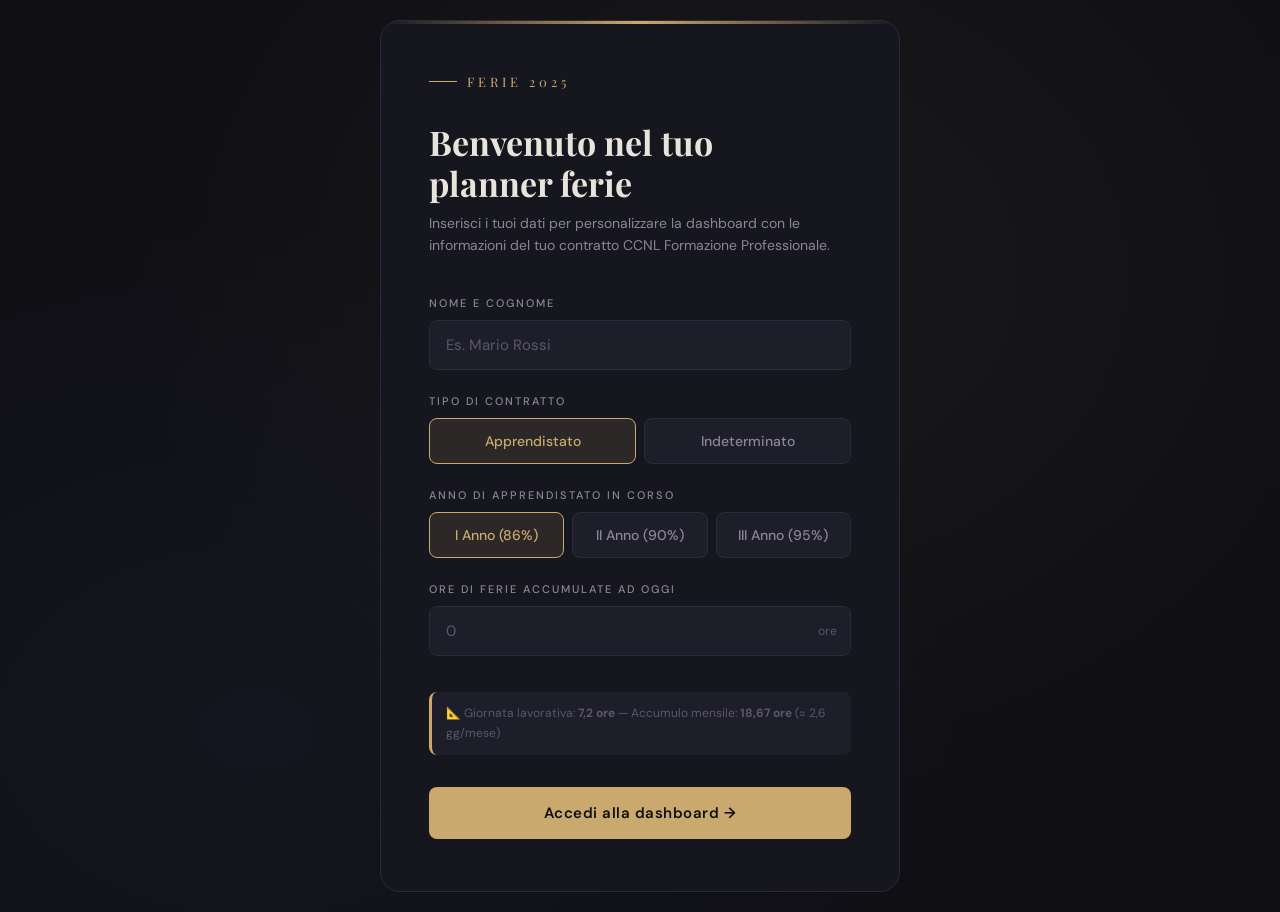
==== commit ad38f739: "fix" ====
--- a/index.html
+++ b/index.html
@@ -3,686 +3,221 @@
 <head>
 <meta charset="UTF-8">
 <meta name="viewport" content="width=device-width, initial-scale=1.0">
-<title>Ferie Dashboard</title>
+<title>Ferie & Contratto Dashboard</title>
 <link href="https://fonts.googleapis.com/css2?family=Playfair+Display:wght@400;600;700&family=DM+Sans:wght@300;400;500;600&display=swap" rel="stylesheet">
 <style>
   :root {
-    --bg: #0f0f14;
-    --bg2: #16161e;
-    --bg3: #1e1e2a;
-    --border: #2a2a3a;
-    --accent: #c9a96e;
-    --accent2: #e8c98a;
-    --accent-soft: rgba(201,169,110,0.12);
-    --text: #e8e4dc;
-    --text-dim: #8a8699;
-    --text-muted: #5a5670;
-    --green: #5ec98a;
-    --green-soft: rgba(94,201,138,0.12);
-    --red: #e87070;
-    --red-soft: rgba(232,112,112,0.12);
-    --blue: #7099e8;
-    --blue-soft: rgba(112,153,232,0.12);
-    --radius: 14px;
-    --radius-sm: 8px;
+    --bg:#0f0f14; --bg2:#16161e; --bg3:#1e1e2a; --border:#2a2a3a;
+    --accent:#c9a96e; --accent2:#e8c98a; --accent-soft:rgba(201,169,110,0.12);
+    --text:#e8e4dc; --text-dim:#8a8699; --text-muted:#5a5670;
+    --green:#5ec98a; --green-soft:rgba(94,201,138,0.12);
+    --red:#e87070; --red-soft:rgba(232,112,112,0.12);
+    --blue:#7099e8; --blue-soft:rgba(112,153,232,0.12);
+    --purple:#a07ae8; --purple-soft:rgba(160,122,232,0.12);
+    --radius:14px; --radius-sm:8px;
   }
-
-  * { margin: 0; padding: 0; box-sizing: border-box; }
-
-  body {
-    font-family: 'DM Sans', sans-serif;
-    background: var(--bg);
-    color: var(--text);
-    min-height: 100vh;
-    overflow-x: hidden;
-  }
-
-  /* ─── ONBOARDING ─── */
-  #onboarding {
-    min-height: 100vh;
-    display: flex;
-    align-items: center;
-    justify-content: center;
-    padding: 20px;
-    background: radial-gradient(ellipse at 60% 30%, rgba(201,169,110,0.06) 0%, transparent 60%),
-                radial-gradient(ellipse at 20% 80%, rgba(112,153,232,0.05) 0%, transparent 50%),
-                var(--bg);
-  }
-
-  .onboard-card {
-    background: var(--bg2);
-    border: 1px solid var(--border);
-    border-radius: 20px;
-    padding: 52px 48px;
-    max-width: 520px;
-    width: 100%;
-    position: relative;
-    overflow: hidden;
-  }
-
-  .onboard-card::before {
-    content: '';
-    position: absolute;
-    top: 0; left: 0; right: 0;
-    height: 3px;
-    background: linear-gradient(90deg, transparent, var(--accent), transparent);
-  }
-
-  .onboard-logo {
-    font-family: 'Playfair Display', serif;
-    font-size: 13px;
-    letter-spacing: 4px;
-    text-transform: uppercase;
-    color: var(--accent);
-    margin-bottom: 32px;
-    display: flex;
-    align-items: center;
-    gap: 10px;
-  }
-
-  .onboard-logo::before {
-    content: '';
-    display: block;
-    width: 28px;
-    height: 1px;
-    background: var(--accent);
-  }
-
-  .onboard-title {
-    font-family: 'Playfair Display', serif;
-    font-size: 34px;
-    font-weight: 700;
-    line-height: 1.2;
-    margin-bottom: 8px;
-    color: var(--text);
-  }
-
-  .onboard-sub {
-    font-size: 14px;
-    color: var(--text-dim);
-    margin-bottom: 40px;
-    line-height: 1.6;
-  }
-
-  .form-group {
-    margin-bottom: 24px;
-  }
-
-  .form-label {
-    display: block;
-    font-size: 11px;
-    letter-spacing: 2px;
-    text-transform: uppercase;
-    color: var(--text-dim);
-    margin-bottom: 10px;
-    font-weight: 500;
-  }
-
-  .form-input {
-    width: 100%;
-    background: var(--bg3);
-    border: 1px solid var(--border);
-    border-radius: var(--radius-sm);
-    padding: 14px 16px;
-    color: var(--text);
-    font-family: 'DM Sans', sans-serif;
-    font-size: 15px;
-    transition: border-color 0.2s, box-shadow 0.2s;
-    outline: none;
-  }
-
-  .form-input:focus {
-    border-color: var(--accent);
-    box-shadow: 0 0 0 3px rgba(201,169,110,0.12);
-  }
-
-  .form-input::placeholder { color: var(--text-muted); }
-
-  .toggle-group {
-    display: grid;
-    grid-template-columns: 1fr 1fr;
-    gap: 8px;
-  }
-
-  .toggle-btn {
-    background: var(--bg3);
-    border: 1px solid var(--border);
-    border-radius: var(--radius-sm);
-    padding: 13px;
-    color: var(--text-dim);
-    font-family: 'DM Sans', sans-serif;
-    font-size: 14px;
-    font-weight: 500;
-    cursor: pointer;
-    transition: all 0.2s;
-    text-align: center;
-  }
-
-  .toggle-btn.active {
-    background: var(--accent-soft);
-    border-color: var(--accent);
-    color: var(--accent);
-  }
-
-  .input-with-hint {
-    position: relative;
-  }
-
-  .input-hint {
-    position: absolute;
-    right: 14px;
-    top: 50%;
-    transform: translateY(-50%);
-    font-size: 12px;
-    color: var(--text-muted);
-    pointer-events: none;
-  }
-
-  .input-converted {
-    margin-top: 8px;
-    font-size: 13px;
-    color: var(--accent);
-    min-height: 18px;
-  }
-
-  .submit-btn {
-    width: 100%;
-    background: var(--accent);
-    color: #0f0f14;
-    border: none;
-    border-radius: var(--radius-sm);
-    padding: 16px;
-    font-family: 'DM Sans', sans-serif;
-    font-size: 15px;
-    font-weight: 600;
-    cursor: pointer;
-    letter-spacing: 0.5px;
-    margin-top: 8px;
-    transition: all 0.2s;
-    position: relative;
-    overflow: hidden;
-  }
-
-  .submit-btn:hover { background: var(--accent2); transform: translateY(-1px); box-shadow: 0 6px 20px rgba(201,169,110,0.25); }
-  .submit-btn:active { transform: translateY(0); }
-
-  /* ─── DASHBOARD ─── */
-  #dashboard { display: none; }
-
-  .header {
-    background: var(--bg2);
-    border-bottom: 1px solid var(--border);
-    padding: 18px 32px;
-    display: flex;
-    align-items: center;
-    justify-content: space-between;
-    position: sticky;
-    top: 0;
-    z-index: 100;
-    backdrop-filter: blur(10px);
-  }
-
-  .header-left {
-    display: flex;
-    align-items: center;
-    gap: 20px;
-  }
-
-  .header-logo {
-    font-family: 'Playfair Display', serif;
-    font-size: 20px;
-    font-weight: 700;
-    color: var(--accent);
-  }
-
-  .header-sep { width: 1px; height: 24px; background: var(--border); }
-
-  .header-name {
-    font-size: 14px;
-    color: var(--text-dim);
-  }
-
-  .header-name span {
-    color: var(--text);
-    font-weight: 500;
-  }
-
-  .header-badge {
-    font-size: 11px;
-    padding: 4px 10px;
-    border-radius: 20px;
-    background: var(--accent-soft);
-    color: var(--accent);
-    border: 1px solid rgba(201,169,110,0.2);
-    letter-spacing: 0.5px;
-    font-weight: 500;
-  }
-
-  .reset-btn {
-    background: transparent;
-    border: 1px solid var(--border);
-    border-radius: var(--radius-sm);
-    color: var(--text-dim);
-    font-family: 'DM Sans', sans-serif;
-    font-size: 12px;
-    padding: 7px 14px;
-    cursor: pointer;
-    transition: all 0.2s;
-  }
-  .reset-btn:hover { border-color: var(--accent); color: var(--accent); }
-
-  .main {
-    padding: 32px;
-    max-width: 1300px;
-    margin: 0 auto;
-  }
-
-  /* ─── STAT CARDS ─── */
-  .stats-grid {
-    display: grid;
-    grid-template-columns: repeat(4, 1fr);
-    gap: 16px;
-    margin-bottom: 28px;
-  }
-
-  @media (max-width: 900px) { .stats-grid { grid-template-columns: repeat(2, 1fr); } }
-  @media (max-width: 500px) { .stats-grid { grid-template-columns: 1fr; } }
-
-  .stat-card {
-    background: var(--bg2);
-    border: 1px solid var(--border);
-    border-radius: var(--radius);
-    padding: 24px;
-    position: relative;
-    overflow: hidden;
-  }
-
-  .stat-card::after {
-    content: '';
-    position: absolute;
-    bottom: 0; left: 0; right: 0;
-    height: 2px;
-    border-radius: 0 0 var(--radius) var(--radius);
-  }
-
-  .stat-card.gold::after { background: linear-gradient(90deg, transparent, var(--accent), transparent); }
-  .stat-card.green::after { background: linear-gradient(90deg, transparent, var(--green), transparent); }
-  .stat-card.blue::after { background: linear-gradient(90deg, transparent, var(--blue), transparent); }
-  .stat-card.red::after { background: linear-gradient(90deg, transparent, var(--red), transparent); }
-
-  .stat-label {
-    font-size: 10px;
-    letter-spacing: 2.5px;
-    text-transform: uppercase;
-    color: var(--text-muted);
-    margin-bottom: 12px;
-    font-weight: 500;
-  }
-
-  .stat-value {
-    font-family: 'Playfair Display', serif;
-    font-size: 36px;
-    font-weight: 700;
-    line-height: 1;
-    margin-bottom: 4px;
-  }
-
-  .stat-card.gold .stat-value { color: var(--accent); }
-  .stat-card.green .stat-value { color: var(--green); }
-  .stat-card.blue .stat-value { color: var(--blue); }
-  .stat-card.red .stat-value { color: var(--red); }
-
-  .stat-sub {
-    font-size: 12px;
-    color: var(--text-muted);
-  }
-
-  /* ─── LAYOUT ─── */
-  .content-grid {
-    display: grid;
-    grid-template-columns: 1fr 360px;
-    gap: 20px;
-    align-items: start;
-  }
-
-  @media (max-width: 1100px) { .content-grid { grid-template-columns: 1fr; } }
-
-  /* ─── SECTION ─── */
-  .section {
-    background: var(--bg2);
-    border: 1px solid var(--border);
-    border-radius: var(--radius);
-    overflow: hidden;
-    margin-bottom: 20px;
-  }
-
-  .section-header {
-    padding: 20px 24px 16px;
-    border-bottom: 1px solid var(--border);
-    display: flex;
-    align-items: center;
-    justify-content: space-between;
-  }
-
-  .section-title {
-    font-family: 'Playfair Display', serif;
-    font-size: 18px;
-    font-weight: 600;
-    display: flex;
-    align-items: center;
-    gap: 10px;
-  }
-
-  .section-title .icon {
-    width: 30px;
-    height: 30px;
-    border-radius: 8px;
-    display: flex;
-    align-items: center;
-    justify-content: center;
-    font-size: 14px;
-  }
-
-  .section-body { padding: 20px 24px; }
-
-  /* ─── MONTHS GRID ─── */
-  .months-list { display: flex; flex-direction: column; gap: 12px; }
-
-  .month-row {
-    background: var(--bg3);
-    border: 1px solid var(--border);
-    border-radius: var(--radius-sm);
-    padding: 16px 18px;
-    display: grid;
-    grid-template-columns: 100px 1fr auto auto;
-    align-items: center;
-    gap: 16px;
-    transition: border-color 0.2s;
-  }
-
-  .month-row:hover { border-color: rgba(201,169,110,0.3); }
-
-  .month-name {
-    font-size: 14px;
-    font-weight: 600;
-    color: var(--text);
-  }
-
-  .month-name .year { color: var(--text-muted); font-weight: 400; font-size: 12px; }
-
-  .days-controls {
-    display: flex;
-    align-items: center;
-    gap: 6px;
-  }
-
-  .day-btn {
-    width: 28px;
-    height: 28px;
-    border-radius: 6px;
-    border: 1px solid var(--border);
-    background: var(--bg2);
-    color: var(--text-dim);
-    font-size: 16px;
-    cursor: pointer;
-    transition: all 0.15s;
-    display: flex;
-    align-items: center;
-    justify-content: center;
-    font-weight: 300;
-  }
-
-  .day-btn:hover { border-color: var(--accent); color: var(--accent); }
-
-  .days-taken {
-    font-family: 'Playfair Display', serif;
-    font-size: 22px;
-    font-weight: 700;
-    color: var(--accent);
-    min-width: 40px;
-    text-align: center;
-  }
-
-  .days-label { font-size: 11px; color: var(--text-muted); }
-
-  .month-accrued {
-    text-align: right;
-    font-size: 12px;
-    color: var(--text-dim);
-  }
-
-  .month-accrued .val { color: var(--green); font-weight: 600; }
-
-  .month-balance {
-    text-align: right;
-    font-size: 12px;
-  }
-
-  .month-balance .val {
-    font-weight: 600;
-    font-size: 14px;
-  }
-
-  /* ─── PROGRESS BAR ─── */
-  .progress-bar {
-    height: 6px;
-    background: var(--bg3);
-    border-radius: 99px;
-    overflow: hidden;
-    margin-top: 12px;
-  }
-
-  .progress-fill {
-    height: 100%;
-    border-radius: 99px;
-    background: linear-gradient(90deg, var(--accent), var(--accent2));
-    transition: width 0.4s ease;
-  }
-
-  /* ─── TIMELINE ─── */
-  .timeline { position: relative; padding: 4px 0; }
-
-  .timeline::before {
-    content: '';
-    position: absolute;
-    left: 14px;
-    top: 0; bottom: 0;
-    width: 1px;
-    background: linear-gradient(to bottom, transparent, var(--border) 10%, var(--border) 90%, transparent);
-  }
-
-  .timeline-item {
-    display: flex;
-    gap: 20px;
-    align-items: flex-start;
-    padding: 12px 0;
-    position: relative;
-  }
-
-  .timeline-dot {
-    width: 28px;
-    height: 28px;
-    border-radius: 50%;
-    display: flex;
-    align-items: center;
-    justify-content: center;
-    font-size: 13px;
-    flex-shrink: 0;
-    position: relative;
-    z-index: 1;
-    border: 2px solid;
-    background: var(--bg2);
-  }
-
-  .timeline-item.past .timeline-dot { border-color: var(--text-muted); color: var(--text-muted); background: var(--bg3); }
-  .timeline-item.future .timeline-dot { border-color: var(--accent); color: var(--accent); }
-  .timeline-item.soon .timeline-dot { border-color: var(--green); color: var(--green); }
-
-  .timeline-content { flex: 1; padding-top: 4px; }
-
-  .timeline-title {
-    font-size: 14px;
-    font-weight: 600;
-    color: var(--text);
-    margin-bottom: 3px;
-  }
-
-  .timeline-date {
-    font-size: 12px;
-    color: var(--text-muted);
-  }
-
-  .timeline-tag {
-    display: inline-block;
-    font-size: 10px;
-    padding: 3px 8px;
-    border-radius: 20px;
-    margin-top: 4px;
-    font-weight: 500;
-    letter-spacing: 0.5px;
-    text-transform: uppercase;
-  }
-
-  .tag-chiusura { background: var(--red-soft); color: var(--red); border: 1px solid rgba(232,112,112,0.2); }
-  .tag-ponte { background: var(--blue-soft); color: var(--blue); border: 1px solid rgba(112,153,232,0.2); }
-  .tag-festivita { background: var(--green-soft); color: var(--green); border: 1px solid rgba(94,201,138,0.2); }
-
-  /* ─── RIGHT PANEL ─── */
-  .right-panel {}
-
-  /* ─── PROGRESS SUMMARY ─── */
-  .progress-summary { padding: 20px 24px; }
-
-  .ps-label {
-    font-size: 11px;
-    text-transform: uppercase;
-    letter-spacing: 2px;
-    color: var(--text-muted);
-    margin-bottom: 20px;
-  }
-
-  .ps-arc-wrap {
-    display: flex;
-    justify-content: center;
-    margin-bottom: 20px;
-  }
-
-  .ps-donut {
-    position: relative;
-    width: 140px;
-    height: 140px;
-  }
-
-  .ps-donut svg { transform: rotate(-90deg); }
-
-  .ps-center {
-    position: absolute;
-    inset: 0;
-    display: flex;
-    flex-direction: column;
-    align-items: center;
-    justify-content: center;
-  }
-
-  .ps-pct {
-    font-family: 'Playfair Display', serif;
-    font-size: 28px;
-    font-weight: 700;
-    color: var(--accent);
-    line-height: 1;
-  }
-
-  .ps-pct-label { font-size: 10px; color: var(--text-muted); margin-top: 2px; }
-
-  .ps-rows { display: flex; flex-direction: column; gap: 12px; }
-
-  .ps-row {
-    display: flex;
-    justify-content: space-between;
-    align-items: center;
-    padding: 10px 14px;
-    background: var(--bg3);
-    border-radius: var(--radius-sm);
-    border: 1px solid var(--border);
-  }
-
-  .ps-row-label { font-size: 13px; color: var(--text-dim); }
-  .ps-row-val { font-size: 14px; font-weight: 600; color: var(--text); }
-  .ps-row-val.positive { color: var(--green); }
-  .ps-row-val.negative { color: var(--red); }
-  .ps-row-val.accent { color: var(--accent); }
-
-  /* ─── YEAR STRIP ─── */
-  .year-strip {
-    display: flex;
-    gap: 4px;
-    flex-wrap: wrap;
-    padding: 16px 24px;
-  }
-
-  .ys-month {
-    flex: 1;
-    min-width: 20px;
-    height: 8px;
-    border-radius: 99px;
-    background: var(--bg3);
-    border: 1px solid var(--border);
-    position: relative;
-    cursor: default;
-    transition: transform 0.15s;
-  }
-
-  .ys-month:hover { transform: scaleY(1.5); }
-  .ys-month .ys-fill { height: 100%; border-radius: 99px; }
-
-  /* ─── ANIMATIONS ─── */
-  @keyframes fadeUp {
-    from { opacity: 0; transform: translateY(16px); }
-    to { opacity: 1; transform: translateY(0); }
-  }
-
-  .stat-card { animation: fadeUp 0.4s ease both; }
-  .stat-card:nth-child(1) { animation-delay: 0.05s; }
-  .stat-card:nth-child(2) { animation-delay: 0.1s; }
-  .stat-card:nth-child(3) { animation-delay: 0.15s; }
-  .stat-card:nth-child(4) { animation-delay: 0.2s; }
-
-  /* ─── SCROLLBAR ─── */
-  ::-webkit-scrollbar { width: 6px; }
-  ::-webkit-scrollbar-track { background: var(--bg); }
-  ::-webkit-scrollbar-thumb { background: var(--border); border-radius: 99px; }
-  ::-webkit-scrollbar-thumb:hover { background: var(--text-muted); }
-
-  /* ─── SEPARATOR ─── */
-  .divider { height: 1px; background: var(--border); margin: 8px 0; }
-
-  .month-row-current { border-color: rgba(201,169,110,0.4); background: rgba(201,169,110,0.04); }
-
-  .info-note {
-    font-size: 12px;
-    color: var(--text-muted);
-    padding: 12px 14px;
-    background: var(--bg3);
-    border-radius: var(--radius-sm);
-    border-left: 3px solid var(--accent);
-    line-height: 1.6;
-  }
+  *{margin:0;padding:0;box-sizing:border-box}
+  body{font-family:'DM Sans',sans-serif;background:var(--bg);color:var(--text);min-height:100vh;overflow-x:hidden}
+
+  /* ── ONBOARDING ── */
+  #onboarding{min-height:100vh;display:flex;align-items:center;justify-content:center;padding:20px;
+    background:radial-gradient(ellipse at 60% 30%,rgba(201,169,110,.06) 0%,transparent 60%),
+               radial-gradient(ellipse at 20% 80%,rgba(112,153,232,.05) 0%,transparent 50%),var(--bg)}
+  .onboard-card{background:var(--bg2);border:1px solid var(--border);border-radius:20px;padding:52px 48px;max-width:520px;width:100%;position:relative;overflow:hidden}
+  .onboard-card::before{content:'';position:absolute;top:0;left:0;right:0;height:3px;background:linear-gradient(90deg,transparent,var(--accent),transparent)}
+  .onboard-logo{font-family:'Playfair Display',serif;font-size:13px;letter-spacing:4px;text-transform:uppercase;color:var(--accent);margin-bottom:32px;display:flex;align-items:center;gap:10px}
+  .onboard-logo::before{content:'';display:block;width:28px;height:1px;background:var(--accent)}
+  .onboard-title{font-family:'Playfair Display',serif;font-size:34px;font-weight:700;line-height:1.2;margin-bottom:8px}
+  .onboard-sub{font-size:14px;color:var(--text-dim);margin-bottom:40px;line-height:1.6}
+  .form-group{margin-bottom:24px}
+  .form-label{display:block;font-size:11px;letter-spacing:2px;text-transform:uppercase;color:var(--text-dim);margin-bottom:10px;font-weight:500}
+  .form-input{width:100%;background:var(--bg3);border:1px solid var(--border);border-radius:var(--radius-sm);padding:14px 16px;color:var(--text);font-family:'DM Sans',sans-serif;font-size:15px;transition:all .2s;outline:none}
+  .form-input:focus{border-color:var(--accent);box-shadow:0 0 0 3px rgba(201,169,110,.12)}
+  .form-input::placeholder{color:var(--text-muted)}
+  .toggle-group{display:grid;grid-template-columns:1fr 1fr;gap:8px}
+  .toggle-btn{background:var(--bg3);border:1px solid var(--border);border-radius:var(--radius-sm);padding:13px;color:var(--text-dim);font-family:'DM Sans',sans-serif;font-size:14px;font-weight:500;cursor:pointer;transition:all .2s;text-align:center}
+  .toggle-btn.active{background:var(--accent-soft);border-color:var(--accent);color:var(--accent)}
+  .input-with-hint{position:relative}
+  .input-hint{position:absolute;right:14px;top:50%;transform:translateY(-50%);font-size:12px;color:var(--text-muted);pointer-events:none}
+  .input-converted{margin-top:8px;font-size:13px;color:var(--accent);min-height:18px}
+  .submit-btn{width:100%;background:var(--accent);color:#0f0f14;border:none;border-radius:var(--radius-sm);padding:16px;font-family:'DM Sans',sans-serif;font-size:15px;font-weight:600;cursor:pointer;letter-spacing:.5px;margin-top:8px;transition:all .2s}
+  .submit-btn:hover{background:var(--accent2);transform:translateY(-1px);box-shadow:0 6px 20px rgba(201,169,110,.25)}
+  .info-note{font-size:12px;color:var(--text-muted);padding:12px 14px;background:var(--bg3);border-radius:var(--radius-sm);border-left:3px solid var(--accent);line-height:1.6}
+
+  /* ── DASHBOARD ── */
+  #dashboard{display:none}
+  .header{background:var(--bg2);border-bottom:1px solid var(--border);padding:18px 32px;display:flex;align-items:center;justify-content:space-between;position:sticky;top:0;z-index:100}
+  .header-left{display:flex;align-items:center;gap:20px}
+  .header-logo{font-family:'Playfair Display',serif;font-size:20px;font-weight:700;color:var(--accent)}
+  .header-sep{width:1px;height:24px;background:var(--border)}
+  .header-name{font-size:14px;color:var(--text-dim)}
+  .header-name span{color:var(--text);font-weight:500}
+  .header-badge{font-size:11px;padding:4px 10px;border-radius:20px;background:var(--accent-soft);color:var(--accent);border:1px solid rgba(201,169,110,.2);letter-spacing:.5px;font-weight:500}
+  .reset-btn{background:transparent;border:1px solid var(--border);border-radius:var(--radius-sm);color:var(--text-dim);font-family:'DM Sans',sans-serif;font-size:12px;padding:7px 14px;cursor:pointer;transition:all .2s}
+  .reset-btn:hover{border-color:var(--accent);color:var(--accent)}
+
+  /* ── TABS ── */
+  .tabs-bar{display:flex;gap:4px;padding:16px 32px 0;border-bottom:1px solid var(--border);background:var(--bg2)}
+  .tab-btn{background:transparent;border:none;border-bottom:2px solid transparent;padding:10px 20px 12px;color:var(--text-muted);font-family:'DM Sans',sans-serif;font-size:14px;font-weight:500;cursor:pointer;transition:all .2s;margin-bottom:-1px}
+  .tab-btn:hover{color:var(--text-dim)}
+  .tab-btn.active{color:var(--accent);border-bottom-color:var(--accent)}
+  .tab-content{display:none}
+  .tab-content.active{display:block}
+  .main{padding:32px;max-width:1300px;margin:0 auto}
+
+  /* ── STAT CARDS ── */
+  .stats-grid{display:grid;grid-template-columns:repeat(4,1fr);gap:16px;margin-bottom:28px}
+  @media(max-width:900px){.stats-grid{grid-template-columns:repeat(2,1fr)}}
+  .stat-card{background:var(--bg2);border:1px solid var(--border);border-radius:var(--radius);padding:24px;position:relative;overflow:hidden;animation:fadeUp .4s ease both}
+  .stat-card:nth-child(1){animation-delay:.05s}.stat-card:nth-child(2){animation-delay:.1s}
+  .stat-card:nth-child(3){animation-delay:.15s}.stat-card:nth-child(4){animation-delay:.2s}
+  .stat-card::after{content:'';position:absolute;bottom:0;left:0;right:0;height:2px;border-radius:0 0 var(--radius) var(--radius)}
+  .stat-card.gold::after{background:linear-gradient(90deg,transparent,var(--accent),transparent)}
+  .stat-card.green::after{background:linear-gradient(90deg,transparent,var(--green),transparent)}
+  .stat-card.blue::after{background:linear-gradient(90deg,transparent,var(--blue),transparent)}
+  .stat-card.red::after{background:linear-gradient(90deg,transparent,var(--red),transparent)}
+  .stat-label{font-size:10px;letter-spacing:2.5px;text-transform:uppercase;color:var(--text-muted);margin-bottom:12px;font-weight:500}
+  .stat-value{font-family:'Playfair Display',serif;font-size:36px;font-weight:700;line-height:1;margin-bottom:4px}
+  .stat-card.gold .stat-value{color:var(--accent)}.stat-card.green .stat-value{color:var(--green)}
+  .stat-card.blue .stat-value{color:var(--blue)}.stat-card.red .stat-value{color:var(--red)}
+  .stat-sub{font-size:12px;color:var(--text-muted)}
+
+  /* ── LAYOUT ── */
+  .content-grid{display:grid;grid-template-columns:1fr 360px;gap:20px;align-items:start}
+  @media(max-width:1100px){.content-grid{grid-template-columns:1fr}}
+
+  /* ── SECTION ── */
+  .section{background:var(--bg2);border:1px solid var(--border);border-radius:var(--radius);overflow:hidden;margin-bottom:20px}
+  .section-header{padding:20px 24px 16px;border-bottom:1px solid var(--border);display:flex;align-items:center;justify-content:space-between}
+  .section-title{font-family:'Playfair Display',serif;font-size:18px;font-weight:600;display:flex;align-items:center;gap:10px}
+  .section-title .icon{width:30px;height:30px;border-radius:8px;display:flex;align-items:center;justify-content:center;font-size:14px}
+  .section-body{padding:20px 24px}
+
+  /* ── MONTHS ── */
+  .months-list{display:flex;flex-direction:column;gap:12px}
+  .month-row{background:var(--bg3);border:1px solid var(--border);border-radius:var(--radius-sm);padding:16px 18px;display:grid;grid-template-columns:100px 1fr auto auto;align-items:center;gap:16px;transition:border-color .2s}
+  .month-row:hover{border-color:rgba(201,169,110,.3)}
+  .month-row-current{border-color:rgba(201,169,110,.4)!important;background:rgba(201,169,110,.04)!important}
+  .month-name{font-size:14px;font-weight:600}
+  .month-name .year{color:var(--text-muted);font-weight:400;font-size:12px}
+  .days-controls{display:flex;align-items:center;gap:6px}
+  .day-btn{width:28px;height:28px;border-radius:6px;border:1px solid var(--border);background:var(--bg2);color:var(--text-dim);font-size:16px;cursor:pointer;transition:all .15s;display:flex;align-items:center;justify-content:center}
+  .day-btn:hover{border-color:var(--accent);color:var(--accent)}
+  .days-taken{font-family:'Playfair Display',serif;font-size:22px;font-weight:700;color:var(--accent);min-width:40px;text-align:center}
+  .days-label{font-size:11px;color:var(--text-muted)}
+  .month-accrued{text-align:right;font-size:12px;color:var(--text-dim)}
+  .month-accrued .val{color:var(--green);font-weight:600}
+  .month-balance{text-align:right;font-size:12px}
+  .month-balance .val{font-weight:600;font-size:14px}
+  .progress-bar{height:6px;background:var(--bg3);border-radius:99px;overflow:hidden;margin-top:12px}
+  .progress-fill{height:100%;border-radius:99px;transition:width .4s ease}
+
+  /* ── TIMELINE ── */
+  .timeline{position:relative;padding:4px 0}
+  .timeline::before{content:'';position:absolute;left:14px;top:0;bottom:0;width:1px;background:linear-gradient(to bottom,transparent,var(--border) 10%,var(--border) 90%,transparent)}
+  .timeline-item{display:flex;gap:20px;align-items:flex-start;padding:12px 0;position:relative}
+  .timeline-dot{width:28px;height:28px;border-radius:50%;display:flex;align-items:center;justify-content:center;font-size:13px;flex-shrink:0;position:relative;z-index:1;border:2px solid;background:var(--bg2)}
+  .timeline-item.past .timeline-dot{border-color:var(--text-muted);color:var(--text-muted);background:var(--bg3)}
+  .timeline-item.future .timeline-dot{border-color:var(--accent);color:var(--accent)}
+  .timeline-item.soon .timeline-dot{border-color:var(--green);color:var(--green)}
+  .timeline-content{flex:1;padding-top:4px}
+  .timeline-title{font-size:14px;font-weight:600;margin-bottom:3px}
+  .timeline-date{font-size:12px;color:var(--text-muted)}
+  .timeline-tag{display:inline-block;font-size:10px;padding:3px 8px;border-radius:20px;margin-top:4px;font-weight:500;letter-spacing:.5px;text-transform:uppercase}
+  .tag-chiusura{background:var(--red-soft);color:var(--red);border:1px solid rgba(232,112,112,.2)}
+  .tag-ponte{background:var(--blue-soft);color:var(--blue);border:1px solid rgba(112,153,232,.2)}
+  .tag-festivita{background:var(--green-soft);color:var(--green);border:1px solid rgba(94,201,138,.2)}
+
+  /* ── DONUT ── */
+  .ps-arc-wrap{display:flex;justify-content:center;margin-bottom:20px}
+  .ps-donut{position:relative;width:140px;height:140px}
+  .ps-donut svg{transform:rotate(-90deg)}
+  .ps-center{position:absolute;inset:0;display:flex;flex-direction:column;align-items:center;justify-content:center}
+  .ps-pct{font-family:'Playfair Display',serif;font-size:28px;font-weight:700;color:var(--accent);line-height:1}
+  .ps-pct-label{font-size:10px;color:var(--text-muted);margin-top:2px}
+  .ps-rows{display:flex;flex-direction:column;gap:12px}
+  .ps-row{display:flex;justify-content:space-between;align-items:center;padding:10px 14px;background:var(--bg3);border-radius:var(--radius-sm);border:1px solid var(--border)}
+  .ps-row-label{font-size:13px;color:var(--text-dim)}
+  .ps-row-val{font-size:14px;font-weight:600}
+  .ps-row-val.positive{color:var(--green)}.ps-row-val.negative{color:var(--red)}.ps-row-val.accent{color:var(--accent)}
+  .divider{height:1px;background:var(--border);margin:8px 0}
+
+  /* ── TAB 2 SHARED ── */
+  .t2-grid{display:grid;grid-template-columns:1fr 1fr;gap:20px;margin-bottom:20px}
+  @media(max-width:900px){.t2-grid{grid-template-columns:1fr}}
+  .t2-grid-3{display:grid;grid-template-columns:repeat(3,1fr);gap:16px;margin-bottom:20px}
+  @media(max-width:900px){.t2-grid-3{grid-template-columns:1fr}}
+
+  /* ── SALARY CARDS ── */
+  .salary-card{background:var(--bg2);border:1px solid var(--border);border-radius:var(--radius);padding:24px;position:relative;overflow:hidden;transition:border-color .2s}
+  .salary-card.active-year{border-color:var(--accent);background:rgba(201,169,110,.04)}
+  .salary-card::before{content:'';position:absolute;top:0;left:0;right:0;height:3px}
+  .salary-card.y1::before{background:linear-gradient(90deg,transparent,var(--red),transparent)}
+  .salary-card.y2::before{background:linear-gradient(90deg,transparent,var(--accent),transparent)}
+  .salary-card.y3::before{background:linear-gradient(90deg,transparent,var(--green),transparent)}
+  .sc-year-label{font-size:10px;letter-spacing:2px;text-transform:uppercase;color:var(--text-muted);margin-bottom:6px}
+  .sc-period{font-size:12px;color:var(--text-dim);margin-bottom:16px}
+  .sc-pct-badge{font-family:'Playfair Display',serif;font-size:32px;font-weight:700;margin-bottom:4px;display:block}
+  .salary-card.y1 .sc-pct-badge{color:var(--red)}
+  .salary-card.y2 .sc-pct-badge{color:var(--accent)}
+  .salary-card.y3 .sc-pct-badge{color:var(--green)}
+  .sc-pct-sub{font-size:12px;color:var(--text-muted);margin-bottom:16px}
+  .sc-divider{height:1px;background:var(--border);margin:12px 0}
+  .sc-row{display:flex;justify-content:space-between;align-items:center;margin-bottom:8px}
+  .sc-row-label{font-size:12px;color:var(--text-dim)}
+  .sc-row-val.lordo{color:var(--text)}
+  .sc-row-val.netto{color:var(--green)}
+  .sc-row-val.tredicesima{color:var(--blue)}
+  .sc-row-val.tfr{color:var(--purple)}
+  .active-badge{position:absolute;top:14px;right:14px;font-size:10px;padding:3px 8px;border-radius:20px;background:var(--accent-soft);color:var(--accent);border:1px solid rgba(201,169,110,.3);font-weight:600;letter-spacing:.5px}
+
+  /* ── PERMESSI ── */
+  .permessi-list{display:flex;flex-direction:column;gap:10px}
+  .perm-row{display:grid;grid-template-columns:40px 1fr auto;gap:14px;align-items:start;padding:14px 16px;background:var(--bg3);border:1px solid var(--border);border-radius:var(--radius-sm);transition:border-color .2s}
+  .perm-row:hover{border-color:rgba(201,169,110,.25)}
+  .perm-icon{width:38px;height:38px;border-radius:8px;display:flex;align-items:center;justify-content:center;font-size:18px;flex-shrink:0}
+  .perm-title{font-size:14px;font-weight:600;margin-bottom:3px}
+  .perm-desc{font-size:12px;color:var(--text-dim);line-height:1.5}
+  .perm-qty{text-align:right;flex-shrink:0;min-width:60px}
+  .perm-qty-val{font-family:'Playfair Display',serif;font-size:22px;font-weight:700;line-height:1}
+  .perm-qty-unit{font-size:10px;color:var(--text-muted)}
+
+  /* ── PROGRESS CONTRACT ── */
+  .progress-contract{height:8px;background:var(--bg3);border-radius:99px;overflow:hidden;margin-top:8px}
+  .progress-contract-fill{height:100%;border-radius:99px;background:linear-gradient(90deg,var(--accent),var(--green));transition:width .8s ease}
+  .ci-row{display:flex;flex-direction:column;gap:3px;padding:12px 14px;background:var(--bg3);border-radius:var(--radius-sm);border:1px solid var(--border)}
+  .ci-label{font-size:10px;letter-spacing:1.5px;text-transform:uppercase;color:var(--text-muted);font-weight:500}
+  .ci-val{font-size:14px;font-weight:600}
+
+  /* ── INDET SPECIFIC ── */
+  .indet-info-grid{display:grid;grid-template-columns:repeat(3,1fr);gap:16px;margin-bottom:20px}
+  @media(max-width:900px){.indet-info-grid{grid-template-columns:1fr}}
+  .indet-card{background:var(--bg2);border:1px solid var(--border);border-radius:var(--radius);padding:22px;position:relative;overflow:hidden}
+  .indet-card::before{content:'';position:absolute;top:0;left:0;right:0;height:3px}
+  .indet-card.ic-gold::before{background:linear-gradient(90deg,transparent,var(--accent),transparent)}
+  .indet-card.ic-blue::before{background:linear-gradient(90deg,transparent,var(--blue),transparent)}
+  .indet-card.ic-green::before{background:linear-gradient(90deg,transparent,var(--green),transparent)}
+  .indet-card.ic-purple::before{background:linear-gradient(90deg,transparent,var(--purple),transparent)}
+  .ic-label{font-size:10px;letter-spacing:2px;text-transform:uppercase;color:var(--text-muted);margin-bottom:8px}
+  .ic-value{font-family:'Playfair Display',serif;font-size:28px;font-weight:700;line-height:1;margin-bottom:4px}
+  .ic-sub{font-size:12px;color:var(--text-dim)}
+
+  @keyframes fadeUp{from{opacity:0;transform:translateY(16px)}to{opacity:1;transform:translateY(0)}}
+  ::-webkit-scrollbar{width:6px}::-webkit-scrollbar-track{background:var(--bg)}::-webkit-scrollbar-thumb{background:var(--border);border-radius:99px}
 </style>
 </head>
 <body>
 
-<!-- ─── ONBOARDING ─── -->
+<!-- ──────────── ONBOARDING ──────────── -->
 <div id="onboarding">
   <div class="onboard-card">
     <div class="onboard-logo">Ferie 2025</div>
     <h1 class="onboard-title">Benvenuto nel tuo<br>planner ferie</h1>
-    <p class="onboard-sub">Inserisci i tuoi dati per personalizzare la dashboard e tenere traccia delle tue ferie durante l'anno.</p>
-
+    <p class="onboard-sub">Inserisci i tuoi dati per personalizzare la dashboard con le informazioni del tuo contratto CCNL Formazione Professionale.</p>
     <div class="form-group">
       <label class="form-label">Nome e Cognome</label>
-      <input class="form-input" id="inp-name" type="text" placeholder="Es. Marco Rossi" />
+      <input class="form-input" id="inp-name" type="text" placeholder="Es. Mario Rossi" />
     </div>
-
     <div class="form-group">
       <label class="form-label">Tipo di contratto</label>
       <div class="toggle-group">
@@ -690,481 +225,786 @@
         <button class="toggle-btn" id="btn-indet" onclick="selectContract('indeterminato')">Indeterminato</button>
       </div>
     </div>
-
+    <div class="form-group" id="appr-level-group">
+      <label class="form-label">Anno di apprendistato in corso</label>
+      <div class="toggle-group" style="grid-template-columns:1fr 1fr 1fr">
+        <button class="toggle-btn active" id="btn-y1" onclick="selectYear(1)">I Anno (86%)</button>
+        <button class="toggle-btn" id="btn-y2" onclick="selectYear(2)">II Anno (90%)</button>
+        <button class="toggle-btn" id="btn-y3" onclick="selectYear(3)">III Anno (95%)</button>
+      </div>
+    </div>
     <div class="form-group">
-      <label class="form-label">Ore di ferie accumulate</label>
+      <label class="form-label">Ore di ferie accumulate ad oggi</label>
       <div class="input-with-hint">
         <input class="form-input" id="inp-hours" type="number" min="0" step="0.5" placeholder="0" oninput="updateConversion()" />
         <span class="input-hint">ore</span>
       </div>
       <div class="input-converted" id="conv-display"></div>
-      <div class="info-note" style="margin-top:10px">
-        📐 Giornata lavorativa: <strong>7,2 ore</strong> — Accumulo mensile: <strong>18,67 ore</strong> (≈ 2,6 gg/mese)
-      </div>
+      <div class="info-note" style="margin-top:10px">📐 Giornata lavorativa: <strong>7,2 ore</strong> — Accumulo mensile: <strong>18,67 ore</strong> (≈ 2,6 gg/mese)</div>
     </div>
-
     <button class="submit-btn" onclick="startDashboard()">Accedi alla dashboard →</button>
   </div>
 </div>
 
-<!-- ─── DASHBOARD ─── -->
+<!-- ──────────── DASHBOARD ──────────── -->
 <div id="dashboard">
-
   <header class="header">
     <div class="header-left">
       <div class="header-logo">✦ Ferie</div>
-      <div class="header-sep"></div>
+      <div class="header-sep" style="width:1px;height:24px;background:var(--border)"></div>
       <div class="header-name">Ciao, <span id="hdr-name">—</span></div>
       <span class="header-badge" id="hdr-contract">—</span>
     </div>
     <button class="reset-btn" onclick="resetApp()">↩ Ricomincia</button>
   </header>
 
-  <main class="main">
-
-    <!-- STATS -->
-    <div class="stats-grid">
-      <div class="stat-card gold">
-        <div class="stat-label">Saldo attuale</div>
-        <div class="stat-value" id="stat-balance">0</div>
-        <div class="stat-sub">giorni disponibili</div>
+  <div class="tabs-bar">
+    <button class="tab-btn active" onclick="switchTab('ferie')" id="tab-ferie">📅 Ferie &amp; Pianificazione</button>
+    <button class="tab-btn" onclick="switchTab('contratto')" id="tab-contratto">💼 Contratto &amp; Permessi</button>
+  </div>
+
+  <!-- ═══════════ TAB 1 FERIE ═══════════ -->
+  <div id="content-ferie" class="tab-content active">
+    <main class="main">
+      <div class="stats-grid">
+        <div class="stat-card gold"><div class="stat-label">Saldo attuale</div><div class="stat-value" id="stat-balance">0</div><div class="stat-sub">giorni disponibili</div></div>
+        <div class="stat-card green"><div class="stat-label">Accumulerai entro dic.</div><div class="stat-value" id="stat-future">0</div><div class="stat-sub">giorni da oggi a dicembre</div></div>
+        <div class="stat-card blue"><div class="stat-label">Ferie pianificate</div><div class="stat-value" id="stat-planned">0</div><div class="stat-sub">giorni segnati</div></div>
+        <div class="stat-card red"><div class="stat-label">Saldo a fine anno</div><div class="stat-value" id="stat-eoy">0</div><div class="stat-sub">giorni stimati</div></div>
       </div>
-      <div class="stat-card green">
-        <div class="stat-label">Accumulerai entro dic.</div>
-        <div class="stat-value" id="stat-future">0</div>
-        <div class="stat-sub">giorni da oggi a dicembre</div>
-      </div>
-      <div class="stat-card blue">
-        <div class="stat-label">Ferie pianificate</div>
-        <div class="stat-value" id="stat-planned">0</div>
-        <div class="stat-sub">giorni segnati</div>
-      </div>
-      <div class="stat-card red">
-        <div class="stat-label">Saldo a fine anno</div>
-        <div class="stat-value" id="stat-eoy">0</div>
-        <div class="stat-sub">giorni stimati</div>
-      </div>
-    </div>
-
-    <div class="content-grid">
-
-      <!-- LEFT -->
-      <div>
-
-        <!-- MONTHS -->
-        <div class="section">
-          <div class="section-header">
-            <div class="section-title">
-              <span class="icon" style="background:var(--accent-soft);color:var(--accent)">📅</span>
-              Pianificazione mensile
-            </div>
-          </div>
-          <div class="section-body">
-            <div class="months-list" id="months-list"></div>
-          </div>
-        </div>
-
-        <!-- TIMELINE -->
-        <div class="section">
-          <div class="section-header">
-            <div class="section-title">
-              <span class="icon" style="background:var(--red-soft);color:var(--red)">🏢</span>
-              Chiusure aziendali
-            </div>
-          </div>
-          <div class="section-body">
-            <div class="timeline" id="timeline"></div>
-          </div>
-        </div>
-
-      </div>
-
-      <!-- RIGHT -->
-      <div class="right-panel">
-
-        <!-- DONUT -->
-        <div class="section">
-          <div class="section-header">
-            <div class="section-title">
-              <span class="icon" style="background:var(--blue-soft);color:var(--blue)">📊</span>
-              Riepilogo
-            </div>
-          </div>
-          <div class="progress-summary">
-            <div class="ps-arc-wrap">
-              <div class="ps-donut">
-                <svg width="140" height="140" viewBox="0 0 140 140">
-                  <circle cx="70" cy="70" r="52" fill="none" stroke="var(--border)" stroke-width="12"/>
-                  <circle id="donut-fill" cx="70" cy="70" r="52" fill="none" stroke="var(--accent)" stroke-width="12"
-                    stroke-linecap="round"
-                    stroke-dasharray="326.7"
-                    stroke-dashoffset="326.7"
-                    style="transition: stroke-dashoffset 0.6s ease"/>
-                </svg>
-                <div class="ps-center">
-                  <div class="ps-pct" id="donut-pct">0%</div>
-                  <div class="ps-pct-label">usate</div>
+      <div class="content-grid">
+        <div>
+          <div class="section">
+            <div class="section-header"><div class="section-title"><span class="icon" style="background:var(--accent-soft);color:var(--accent)">📅</span>Pianificazione mensile</div></div>
+            <div class="section-body"><div class="months-list" id="months-list"></div></div>
+          </div>
+          <div class="section">
+            <div class="section-header"><div class="section-title"><span class="icon" style="background:var(--red-soft);color:var(--red)">🏢</span>Chiusure aziendali</div></div>
+            <div class="section-body"><div class="timeline" id="timeline"></div></div>
+          </div>
+        </div>
+        <div>
+          <div class="section">
+            <div class="section-header"><div class="section-title" style="font-size:15px"><span class="icon" style="background:var(--blue-soft);color:var(--blue)">📊</span>Riepilogo</div></div>
+            <div style="padding:20px 24px">
+              <div class="ps-arc-wrap">
+                <div class="ps-donut">
+                  <svg width="140" height="140" viewBox="0 0 140 140">
+                    <circle cx="70" cy="70" r="52" fill="none" stroke="var(--border)" stroke-width="12"/>
+                    <circle id="donut-fill" cx="70" cy="70" r="52" fill="none" stroke="var(--accent)" stroke-width="12" stroke-linecap="round" stroke-dasharray="326.7" stroke-dashoffset="326.7" style="transition:stroke-dashoffset .6s ease"/>
+                  </svg>
+                  <div class="ps-center"><div class="ps-pct" id="donut-pct">0%</div><div class="ps-pct-label">usate</div></div>
                 </div>
               </div>
-            </div>
-
-            <div class="ps-rows">
-              <div class="ps-row">
-                <span class="ps-row-label">Ferie iniziali</span>
-                <span class="ps-row-val accent" id="ps-initial">0 gg</span>
+              <div class="ps-rows">
+                <div class="ps-row"><span class="ps-row-label">Ferie iniziali</span><span class="ps-row-val accent" id="ps-initial">0 gg</span></div>
+                <div class="ps-row"><span class="ps-row-label">Accumulo residuo</span><span class="ps-row-val positive" id="ps-future">+0 gg</span></div>
+                <div class="ps-row"><span class="ps-row-label">Ferie pianificate</span><span class="ps-row-val negative" id="ps-used">−0 gg</span></div>
+                <div class="divider"></div>
+                <div class="ps-row"><span class="ps-row-label">Saldo fine anno</span><span class="ps-row-val" id="ps-eoy">0 gg</span></div>
               </div>
-              <div class="ps-row">
-                <span class="ps-row-label">Accumulo residuo</span>
-                <span class="ps-row-val positive" id="ps-future">+0 gg</span>
+            </div>
+          </div>
+          <div class="section">
+            <div class="section-header"><div class="section-title" style="font-size:15px"><span class="icon" style="background:var(--green-soft);color:var(--green)">📈</span>Evoluzione annuale</div></div>
+            <div style="padding:20px 24px;display:flex;flex-direction:column;gap:8px" id="year-strip"></div>
+          </div>
+        </div>
+      </div>
+    </main>
+  </div>
+
+  <!-- ═══════════ TAB 2 CONTRATTO ═══════════ -->
+  <div id="content-contratto" class="tab-content">
+    <main class="main">
+
+      <!-- ── SEZIONE APPRENDISTATO ── -->
+      <div id="section-apprendistato">
+
+        <!-- Retribuzione fasce -->
+        <div style="display:flex;align-items:center;gap:12px;margin-bottom:16px;flex-wrap:wrap">
+          <div style="font-family:'Playfair Display',serif;font-size:22px;font-weight:700">Retribuzione per fasce</div>
+          <div style="font-size:12px;color:var(--text-muted);padding:4px 12px;background:var(--bg3);border-radius:20px;border:1px solid var(--border)">CCNL FP · V Livello · 13 mensilità</div>
+        </div>
+
+        <div class="info-note" style="margin-bottom:20px">
+          💡 <strong>Come leggere i valori:</strong> Il lordo mensile è calcolato sulla paga base tabellare del V livello (€2.057,63) in proporzione alla fascia. Il netto è <strong>stimato sulla base della busta paga reale</strong> usando le aliquote effettive: contributi INPS lavoratore 5,84% + FIS 0,27% + CIGS 0,30% su base €1.770, IRPEF progressiva, detrazioni da lavoro dipendente e ulteriore detrazione L.207/2024. I valori netti sono indicativi — il cedolino può variare per addizionali comunali, ticket, TFR e altri istituti.
+        </div>
+
+        <div class="t2-grid-3" id="salary-cards"></div>
+
+        <!-- Confronto annuale -->
+        <div class="section">
+          <div class="section-header"><div class="section-title" style="font-size:16px"><span class="icon" style="background:var(--green-soft);color:var(--green)">💰</span>Confronto annuale lordo / netto</div></div>
+          <div class="section-body"><div id="salary-comparison" style="display:flex;flex-direction:column;gap:10px"></div></div>
+        </div>
+
+        <!-- Dettaglio busta paga -->
+        <div class="section">
+          <div class="section-header"><div class="section-title" style="font-size:16px"><span class="icon" style="background:var(--blue-soft);color:var(--blue)">🧾</span>Dettaglio trattenute mensili — fascia attiva</div></div>
+          <div class="section-body">
+            <div style="display:grid;grid-template-columns:repeat(2,1fr);gap:10px;margin-bottom:12px" id="busta-detail"></div>
+            <div class="info-note" id="busta-note"></div>
+          </div>
+        </div>
+
+        <!-- Info apprendistato CCNL -->
+        <div class="section">
+          <div class="section-header"><div class="section-title" style="font-size:16px"><span class="icon" style="background:var(--purple-soft);color:var(--purple)">🎓</span>Norme apprendistato — All. 2 CCNL FP</div></div>
+          <div class="section-body">
+            <div style="display:grid;grid-template-columns:repeat(2,1fr);gap:10px;margin-bottom:16px">
+              <div class="ci-row"><span class="ci-label">Durata contratto formativo</span><span class="ci-val">36 mesi (V livello)</span></div>
+              <div class="ci-row"><span class="ci-label">Formazione esterna annua</span><span class="ci-val">140 ore — retribuite al 100%</span></div>
+              <div class="ci-row"><span class="ci-label">Strutture formazione esterna</span><span class="ci-val">Accreditate D.Lgs 166/2001</span></div>
+              <div class="ci-row"><span class="ci-label">Periodo di prova</span><span class="ci-val">3 mesi — recesso senza indennità</span></div>
+              <div class="ci-row"><span class="ci-label">Preavviso recesso</span><span class="ci-val">45 giorni — atto scritto (All. 9)</span></div>
+              <div class="ci-row"><span class="ci-label">Al termine dei 36 mesi</span><span class="ci-val">Trasformazione in tempo indeterminato con anzianità dalla data assunzione</span></div>
+            </div>
+            <div class="info-note">📌 Il datore di lavoro è obbligato a concedere i permessi per la formazione esterna senza trattenute sulla retribuzione (All. 2 lett. E CCNL). L'attività del tutor aziendale è considerata docenza a tutti gli effetti.</div>
+          </div>
+        </div>
+
+      </div><!-- /section-apprendistato -->
+
+      <!-- ── SEZIONE INDETERMINATO ── -->
+      <div id="section-indeterminato" style="display:none">
+
+        <div style="display:flex;align-items:center;gap:12px;margin-bottom:16px;flex-wrap:wrap">
+          <div style="font-family:'Playfair Display',serif;font-size:22px;font-weight:700">Inquadramento e retribuzione</div>
+          <div style="font-size:12px;color:var(--text-muted);padding:4px 12px;background:var(--bg3);border-radius:20px;border:1px solid var(--border)">CCNL FP · Tempo indeterminato</div>
+        </div>
+
+        <div class="info-note" style="margin-bottom:20px">
+          💡 Con il contratto a tempo indeterminato percepisci la <strong>retribuzione piena (100%)</strong> del livello di inquadramento senza alcuna progressione obbligatoria. Eventuali aumenti avvengono tramite <strong>progressione economica orizzontale</strong> (art. 29 CCNL) per crediti maturati, o tramite passaggi di livello.
+        </div>
+
+        <!-- Card livelli -->
+        <div class="section">
+          <div class="section-header"><div class="section-title" style="font-size:16px"><span class="icon" style="background:var(--accent-soft);color:var(--accent)">📊</span>Struttura retributiva — Livelli CCNL FP</div></div>
+          <div class="section-body">
+            <div style="overflow-x:auto">
+              <table id="indet-table" style="width:100%;border-collapse:collapse;font-size:13px">
+                <thead>
+                  <tr style="border-bottom:1px solid var(--border)">
+                    <th style="text-align:left;padding:10px 12px;font-size:10px;letter-spacing:1.5px;text-transform:uppercase;color:var(--text-muted);font-weight:500">Livello</th>
+                    <th style="text-align:left;padding:10px 12px;font-size:10px;letter-spacing:1.5px;text-transform:uppercase;color:var(--text-muted);font-weight:500">Qualifica tipica</th>
+                    <th style="text-align:right;padding:10px 12px;font-size:10px;letter-spacing:1.5px;text-transform:uppercase;color:var(--text-muted);font-weight:500">Paga base mensile</th>
+                    <th style="text-align:right;padding:10px 12px;font-size:10px;letter-spacing:1.5px;text-transform:uppercase;color:var(--text-muted);font-weight:500">Lordo annuo ×13</th>
+                  </tr>
+                </thead>
+                <tbody id="indet-table-body"></tbody>
+              </table>
+            </div>
+            <div class="info-note" style="margin-top:16px">Valori di paga base da Tab. 1-bis CCNL (in vigore dal 01/01/2002 con adeguamenti). La retribuzione reale include anche indennità di contingenza (Tab. 2), retribuzione individuale di anzianità e progressione economica orizzontale (fino a 4 incrementi da €50/mese al V livello).</div>
+          </div>
+        </div>
+
+        <!-- Progressione orizzontale -->
+        <div class="section">
+          <div class="section-header"><div class="section-title" style="font-size:16px"><span class="icon" style="background:var(--green-soft);color:var(--green)">📈</span>Progressione economica orizzontale — Art. 29 lett. D/E</div></div>
+          <div class="section-body">
+            <div style="display:grid;grid-template-columns:repeat(2,1fr);gap:10px;margin-bottom:16px">
+              <div class="ci-row"><span class="ci-label">Incremento per scatto (V livello)</span><span class="ci-val" style="color:var(--green)">+ €50,00 / mese</span></div>
+              <div class="ci-row"><span class="ci-label">Numero massimo di scatti</span><span class="ci-val">4 scatti (= +€200/mese max)</span></div>
+              <div class="ci-row"><span class="ci-label">Crediti per ogni scatto</span><span class="ci-val">10 crediti</span></div>
+              <div class="ci-row"><span class="ci-label">Come maturare crediti</span><span class="ci-val">Attività in sedi diverse, rientri serali, aree operative differenti (≥100h)</span></div>
+            </div>
+            <div style="display:flex;flex-direction:column;gap:8px">
+              <div style="font-size:11px;letter-spacing:1.5px;text-transform:uppercase;color:var(--text-muted);margin-bottom:4px">Scenario retributivo V livello con progressione (lordo mensile)</div>
+              <div id="progressione-bars"></div>
+            </div>
+          </div>
+        </div>
+
+        <!-- Preavviso e cessazione -->
+        <div class="section">
+          <div class="section-header"><div class="section-title" style="font-size:16px"><span class="icon" style="background:var(--red-soft);color:var(--red)">📋</span>Cessazione del rapporto — Art. 61–65</div></div>
+          <div class="section-body">
+            <div style="display:grid;grid-template-columns:repeat(2,1fr);gap:10px">
+              <div class="ci-row"><span class="ci-label">Preavviso licenziamento</span><span class="ci-val">3 mesi</span></div>
+              <div class="ci-row"><span class="ci-label">Preavviso dimissioni (I–IV liv.)</span><span class="ci-val">1 mese</span></div>
+              <div class="ci-row"><span class="ci-label">Preavviso dimissioni (V–IX liv.)</span><span class="ci-val">3 mesi</span></div>
+              <div class="ci-row"><span class="ci-label">TFR — liquidazione</span><span class="ci-val">Entro 60 gg dalla cessazione</span></div>
+              <div class="ci-row"><span class="ci-label">Anticipazione TFR</span><span class="ci-val">Max 70% dopo 8 anni</span></div>
+              <div class="ci-row"><span class="ci-label">Incompatibilità</span><span class="ci-val">Altro rapporto di lavoro dipendente (salvo part-time)</span></div>
+            </div>
+          </div>
+        </div>
+
+      </div><!-- /section-indeterminato -->
+
+      <!-- ══ PERMESSI RETRIBUITI (comuni a entrambi i contratti) ══ -->
+      <div class="section">
+        <div class="section-header"><div class="section-title"><span class="icon" style="background:var(--purple-soft);color:var(--purple)">🗓️</span>Permessi retribuiti — Art. 47 CCNL FP</div></div>
+        <div class="section-body">
+          <div class="permessi-list">
+
+            <div class="perm-row">
+              <div class="perm-icon" style="background:var(--accent-soft);color:var(--accent)">🏖️</div>
+              <div>
+                <div class="perm-title">Ferie annuali</div>
+                <div class="perm-desc">32 giorni lavorativi/anno, maturati in dodicesimi (mese intero = presenza effettiva ≥ 15 gg). Godimento concordato con l'ente, preferibilmente nei periodi di inattività formativa. Festività cadenti di domenica recuperate come riposo compensativo. Interruzione in caso di ricovero ospedaliero documentato.</div>
               </div>
-              <div class="ps-row">
-                <span class="ps-row-label">Ferie pianificate</span>
-                <span class="ps-row-val negative" id="ps-used">−0 gg</span>
+              <div class="perm-qty"><div class="perm-qty-val" style="color:var(--accent)">32</div><div class="perm-qty-unit">gg/anno</div></div>
+            </div>
+
+            <div class="perm-row">
+              <div class="perm-icon" style="background:var(--green-soft);color:var(--green)">📚</div>
+              <div>
+                <div class="perm-title">Esami / Concorsi pubblici</div>
+                <div class="perm-desc">Permesso retribuito per i soli giorni di svolgimento delle prove. Concorsi pubblici o esami scolastici/universitari. Da documentare. Non riducono le ferie e valgono ai fini dell'anzianità di servizio.</div>
               </div>
-              <div class="divider"></div>
-              <div class="ps-row">
-                <span class="ps-row-label">Saldo fine anno</span>
-                <span class="ps-row-val" id="ps-eoy">0 gg</span>
+              <div class="perm-qty"><div class="perm-qty-val" style="color:var(--green)">8</div><div class="perm-qty-unit">gg/anno</div></div>
+            </div>
+
+            <div class="perm-row">
+              <div class="perm-icon" style="background:var(--red-soft);color:var(--red)">🕯️</div>
+              <div>
+                <div class="perm-title">Lutto familiare</div>
+                <div class="perm-desc">Coniuge · Parenti entro il 2° grado (genitori, fratelli, nonni) · Affini entro il 1° grado (suoceri). Consecutivi per evento. Da documentare.</div>
               </div>
-            </div>
-          </div>
-        </div>
-
-        <!-- YEAR STRIP -->
+              <div class="perm-qty"><div class="perm-qty-val" style="color:var(--red)">3</div><div class="perm-qty-unit">gg/evento</div></div>
+            </div>
+
+            <div class="perm-row">
+              <div class="perm-icon" style="background:var(--blue-soft);color:var(--blue)">👶</div>
+              <div>
+                <div class="perm-title">Motivi personali / familiari</div>
+                <div class="perm-desc">Include la nascita di un figlio. Da documentare. Cumulabili nell'anno solare, non riducono le ferie, valgono ai fini dell'anzianità.</div>
+              </div>
+              <div class="perm-qty"><div class="perm-qty-val" style="color:var(--blue)">3</div><div class="perm-qty-unit">gg/anno</div></div>
+            </div>
+
+            <div class="perm-row">
+              <div class="perm-icon" style="background:var(--purple-soft);color:var(--purple)">💒</div>
+              <div>
+                <div class="perm-title">Congedo matrimoniale</div>
+                <div class="perm-desc">15 giorni di calendario consecutivi, non frazionabili. Non computabili come ferie né come preavviso. Retribuzione piena.</div>
+              </div>
+              <div class="perm-qty"><div class="perm-qty-val" style="color:var(--purple)">15</div><div class="perm-qty-unit">gg cal.</div></div>
+            </div>
+
+            <div class="perm-row">
+              <div class="perm-icon" style="background:var(--green-soft);color:var(--green)">🏫</div>
+              <div>
+                <div class="perm-title">Diritto allo studio — Art. 59</div>
+                <div class="perm-desc">Frequenza di corsi di istruzione primaria, secondaria, FP, universitari e monografici di qualificazione professionale. Max 1/5 del personale contemporaneamente. Da fruire una sola volta nella vigenza contrattuale.</div>
+              </div>
+              <div class="perm-qty"><div class="perm-qty-val" style="color:var(--green)">150</div><div class="perm-qty-unit">ore/anno</div></div>
+            </div>
+
+            <div class="perm-row">
+              <div class="perm-icon" style="background:var(--accent-soft);color:var(--accent)">⏱️</div>
+              <div>
+                <div class="perm-title">Permessi brevi — Art. 49</div>
+                <div class="perm-desc">A domanda, max metà orario giornaliero se turno ≥ 4 ore consecutive. Richiesta entro 1h dall'inizio turno. Ore da recuperare entro il mese successivo, altrimenti decurtazione proporzionale della retribuzione.</div>
+              </div>
+              <div class="perm-qty"><div class="perm-qty-val" style="color:var(--accent)">36</div><div class="perm-qty-unit">ore/anno</div></div>
+            </div>
+
+          </div>
+        </div>
+      </div>
+
+      <!-- ══ TUTELE (comuni) ══ -->
+      <div class="t2-grid">
+
         <div class="section">
-          <div class="section-header">
-            <div class="section-title" style="font-size:15px">
-              <span class="icon" style="background:var(--green-soft);color:var(--green)">📈</span>
-              Evoluzione annuale
-            </div>
-          </div>
-          <div class="year-strip" id="year-strip" style="flex-direction:column;gap:8px;padding:20px 24px;"></div>
-        </div>
-
-      </div>
-    </div>
-  </main>
-</div>
+          <div class="section-header"><div class="section-title" style="font-size:15px"><span class="icon" style="background:var(--red-soft);color:var(--red)">⏸️</span>Permessi non retribuiti — Art. 48</div></div>
+          <div class="section-body" style="display:flex;flex-direction:column;gap:10px">
+            <div class="ps-row"><span class="ps-row-label">Max per anno solare</span><span class="ps-row-val" style="color:var(--red)">30 gg</span></div>
+            <div class="ps-row"><span class="ps-row-label">Condizione</span><span class="ps-row-val" style="font-size:12px;color:var(--text-dim)">Eccezionali motivi, compatibile con il servizio</span></div>
+            <div class="ps-row"><span class="ps-row-label">Aspettativa non retribuita</span><span class="ps-row-val" style="color:var(--red)">Max 12 mesi</span></div>
+            <div class="info-note">Aspettativa concessa dopo ≥ 3 anni di servizio, rinnovabile dopo altri 2 anni. Conservazione del posto e dei diritti acquisiti.</div>
+          </div>
+        </div>
+
+        <div class="section">
+          <div class="section-header"><div class="section-title" style="font-size:15px"><span class="icon" style="background:var(--blue-soft);color:var(--blue)">🤒</span>Malattia — Art. 53</div></div>
+          <div class="section-body" style="display:flex;flex-direction:column;gap:10px">
+            <div class="ps-row"><span class="ps-row-label">Conservazione del posto</span><span class="ps-row-val" style="color:var(--blue)">18 mesi</span></div>
+            <div class="ps-row"><span class="ps-row-label">Primi 12 mesi</span><span class="ps-row-val positive">100% retribuzione</span></div>
+            <div class="ps-row"><span class="ps-row-label">Ulteriori 6 mesi</span><span class="ps-row-val" style="color:var(--accent)">75% retribuzione</span></div>
+            <div class="ps-row"><span class="ps-row-label">Oltre i 18 mesi</span><span class="ps-row-val" style="color:var(--red)">Non retribuita</span></div>
+            <div class="info-note">Le assenze degli ultimi 3 anni si cumulano ai fini del computo dei 18 mesi. Certificato medico entro 2 gg dall'inizio assenza.</div>
+          </div>
+        </div>
+
+        <div class="section">
+          <div class="section-header"><div class="section-title" style="font-size:15px"><span class="icon" style="background:var(--green-soft);color:var(--green)">🤰</span>Maternità / Paternità — Art. 54</div></div>
+          <div class="section-body" style="display:flex;flex-direction:column;gap:10px">
+            <div class="ps-row"><span class="ps-row-label">Astensione obbligatoria</span><span class="ps-row-val positive">5 mesi — 100%</span></div>
+            <div class="ps-row"><span class="ps-row-label">Astensione facoltativa madre</span><span class="ps-row-val" style="color:var(--blue)">Max 6 mesi</span></div>
+            <div class="ps-row"><span class="ps-row-label">Astensione facoltativa padre</span><span class="ps-row-val" style="color:var(--blue)">Max 6 mesi (7 se ≥3 mesi)</span></div>
+            <div class="ps-row"><span class="ps-row-label">Indennità astensione facolt.</span><span class="ps-row-val" style="color:var(--accent)">30% retrib.</span></div>
+            <div class="info-note">Primi 30 gg di astensione facoltativa entro il 1° anno del bambino: retribuiti al 100%. Totale genitori: max 10 mesi (11 se padre prende 7 mesi).</div>
+          </div>
+        </div>
+
+        <div class="section">
+          <div class="section-header"><div class="section-title" style="font-size:15px"><span class="icon" style="background:var(--accent-soft);color:var(--accent)">⚖️</span>Orario &amp; Straordinario — Art. 41–43</div></div>
+          <div class="section-body" style="display:flex;flex-direction:column;gap:10px">
+            <div class="ps-row"><span class="ps-row-label">Orario settimanale</span><span class="ps-row-val" style="color:var(--accent)">36 ore su 5 giorni</span></div>
+            <div class="ps-row"><span class="ps-row-label">Impegno annuo (escluse ferie)</span><span class="ps-row-val">1.590 ore</span></div>
+            <div class="ps-row"><span class="ps-row-label">Maggiorazione straordinario diurno</span><span class="ps-row-val" style="color:var(--blue)">+15%</span></div>
+            <div class="ps-row"><span class="ps-row-label">Notturno / Festivo</span><span class="ps-row-val" style="color:var(--purple)">+30% / +50%</span></div>
+            <div class="ps-row"><span class="ps-row-label">Limite annuo straordinario</span><span class="ps-row-val" style="color:var(--red)">120 h (fino 200 h c/RSU)</span></div>
+          </div>
+        </div>
+
+      </div><!-- /t2-grid tutele -->
+
+    </main>
+  </div><!-- /content-contratto -->
+
+</div><!-- /dashboard -->
 
 <script>
-// ─── CONSTANTS ─────────────────────────────────────────────────────────────
+// ─── COSTANTI ────────────────────────────────────────────────────────────────
 const HOURS_PER_DAY = 7.2;
 const HOURS_PER_MONTH = 18.67;
-const DAYS_PER_MONTH = HOURS_PER_MONTH / HOURS_PER_DAY; // ≈ 2.593
-
-// Chiusure aziendali
+const DPM = HOURS_PER_MONTH / HOURS_PER_DAY; // 2.593...
+const MONTH_NAMES = ['Gennaio','Febbraio','Marzo','Aprile','Maggio','Giugno','Luglio','Agosto','Settembre','Ottobre','Novembre','Dicembre'];
+
 const CLOSURES = [
-  { date: '2025-04-03', title: 'Pasqua', icon: '🐣', type: 'festivita', days: 1 },
-  { date: '2025-06-02', title: 'Ponte del 2 giugno', icon: '🇮🇹', type: 'ponte', days: 1 },
-  { date: '2025-08-03', endDate: '2025-08-21', title: 'Chiusura estiva', icon: '☀️', type: 'chiusura', days: 15 },
-  { date: '2025-12-24', endDate: '2025-12-31', title: 'Natale / Capodanno', icon: '🎄', type: 'chiusura', days: 6 },
+  {date:'2025-04-03',title:'Pasqua',icon:'🐣',type:'festivita',days:1},
+  {date:'2025-06-02',title:'Ponte del 2 giugno',icon:'🇮🇹',type:'ponte',days:1},
+  {date:'2025-08-03',endDate:'2025-08-21',title:'Chiusura estiva',icon:'☀️',type:'chiusura',days:15},
+  {date:'2025-12-24',endDate:'2025-12-31',title:'Natale / Capodanno',icon:'🎄',type:'chiusura',days:6},
 ];
 
-const MONTH_NAMES = ['Gennaio','Febbraio','Marzo','Aprile','Maggio','Giugno',
-                     'Luglio','Agosto','Settembre','Ottobre','Novembre','Dicembre'];
-
-// ─── STATE ─────────────────────────────────────────────────────────────────
+// Dati retributivi CCNL FP - paga base tabellare V livello
+const TABELLARE_100 = 2057.63;
+const MENSILITA = 13;
+
+// Fasce apprendistato con aliquote REALI dalla busta paga
+// La busta mostra: base €1.769,56 (86%), contributi IVS 5.84% su base arrotond. €1.770
+// IRPEF lorda €380,92 su imponibile €1.656,16, detrazioni €191,95+€76,71, ritenute IRPEF €112,26
+// Addizionale regionale residuo €8,16 → netto reale €1.530,00
+const FASCE_APPR = [
+  {label:'I Anno', pct:86, color:'y1', colVar:'var(--red)'},
+  {label:'II Anno', pct:90, color:'y2', colVar:'var(--accent)'},
+  {label:'III Anno', pct:95, color:'y3', colVar:'var(--green)'},
+];
+
+// Livelli CCNL FP - paga base mensile + contingenza (Tab.1bis + Tab.2 CCNL)
+const LIVELLI_INDET = [
+  {lv:'I',  qual:'Operatore tecnico/organizzativo',       base:599.42,  cont:518.83},
+  {lv:'II', qual:'Operatore amm./org. · Op. tecnico',     base:655.27,  cont:521.89},
+  {lv:'III',qual:'Collaboratore amm. · Op. amm.',         base:727.77,  cont:526.20},
+  {lv:'IV', qual:'Collaboratore amm./org.',               base:794.66,  cont:529.81},
+  {lv:'V',  qual:'Formatore · Tutor · Orientatore · Coord.', base:898.49, cont:535.06},
+  {lv:'VI', qual:'Progettista · Valutatore · Coord.senior',base:1089.72, cont:535.06},
+  {lv:'VII',qual:'Direttore (junior)',                    base:1153.95, cont:546.52},
+  {lv:'VIII',qual:'Direttore',                            base:1284.73, cont:546.52},
+  {lv:'IX', qual:'Direttore Regionale',                   base:1699.47, cont:546.52},
+];
+
+// ─── STATE ────────────────────────────────────────────────────────────────────
 let state = {
-  name: '',
-  contract: 'apprendistato',
-  initialHours: 0,
-  plannedDays: {}, // {monthIndex: days}
+  name: '', contract: 'apprendistato', apprYear: 1,
+  initialHours: 0, plannedDays: {}
 };
 
-// ─── ONBOARDING ────────────────────────────────────────────────────────────
-function selectContract(type) {
-  state.contract = type;
-  document.getElementById('btn-appr').classList.toggle('active', type === 'apprendistato');
-  document.getElementById('btn-indet').classList.toggle('active', type === 'indeterminato');
-}
-
+const now = new Date();
+const currentMonth = now.getMonth();
+const currentYear = now.getFullYear();
+
+// ─── ONBOARDING ───────────────────────────────────────────────────────────────
+function selectContract(t) {
+  state.contract = t;
+  document.getElementById('btn-appr').classList.toggle('active', t==='apprendistato');
+  document.getElementById('btn-indet').classList.toggle('active', t==='indeterminato');
+  document.getElementById('appr-level-group').style.display = t==='apprendistato' ? 'block' : 'none';
+}
+function selectYear(y) {
+  state.apprYear = y;
+  [1,2,3].forEach(i => document.getElementById('btn-y'+i).classList.toggle('active', i===y));
+}
 function updateConversion() {
-  const h = parseFloat(document.getElementById('inp-hours').value) || 0;
-  const days = h / HOURS_PER_DAY;
+  const h = parseFloat(document.getElementById('inp-hours').value)||0;
   const el = document.getElementById('conv-display');
-  if (h > 0) {
-    el.innerHTML = `→ <strong>${days.toFixed(2)} giorni</strong>`;
-  } else {
-    el.innerHTML = '';
-  }
-}
-
+  el.innerHTML = h>0 ? `→ <strong>${(h/HOURS_PER_DAY).toFixed(2)} giorni</strong>` : '';
+}
 function startDashboard() {
   const name = document.getElementById('inp-name').value.trim();
-  const hours = parseFloat(document.getElementById('inp-hours').value) || 0;
   if (!name) { document.getElementById('inp-name').focus(); return; }
-
   state.name = name;
-  state.initialHours = hours;
+  state.initialHours = parseFloat(document.getElementById('inp-hours').value)||0;
   state.plannedDays = {};
-
   document.getElementById('onboarding').style.display = 'none';
   document.getElementById('dashboard').style.display = 'block';
-
-  renderDashboard();
-}
-
+  renderAll();
+}
 function resetApp() {
   document.getElementById('onboarding').style.display = 'flex';
   document.getElementById('dashboard').style.display = 'none';
-  document.getElementById('inp-name').value = '';
-  document.getElementById('inp-hours').value = '';
+  ['inp-name','inp-hours'].forEach(id => document.getElementById(id).value='');
   document.getElementById('conv-display').innerHTML = '';
-  state = { name: '', contract: 'apprendistato', initialHours: 0, plannedDays: {} };
-}
-
-// ─── CORE CALCULATIONS ──────────────────────────────────────────────────────
-function getInitialDays() {
-  return state.initialHours / HOURS_PER_DAY;
-}
-
-const now = new Date();
-const currentMonth = now.getMonth(); // 0-indexed
-const currentYear = now.getFullYear();
-
-function getMonthsRemaining() {
-  // from current month to December (inclusive)
-  return Array.from({length: 12 - currentMonth}, (_, i) => currentMonth + i);
-}
-
-function getFutureAccrual() {
-  // months remaining AFTER current month
-  const months = 11 - currentMonth; // e.g. if March (2), months = 9
-  return months * DAYS_PER_MONTH;
-}
-
-function getTotalPlanned() {
-  return Object.values(state.plannedDays).reduce((s, v) => s + v, 0);
-}
-
-// Running balance at start of each month
-function getBalanceAtMonth(monthIdx) {
-  // initial + accrued up to but not including monthIdx - planned before monthIdx
+  state = {name:'',contract:'apprendistato',apprYear:1,initialHours:0,plannedDays:{}};
+  selectContract('apprendistato'); selectYear(1);
+}
+function switchTab(tab) {
+  ['ferie','contratto'].forEach(t => {
+    document.getElementById('content-'+t).classList.toggle('active', t===tab);
+    document.getElementById('tab-'+t).classList.toggle('active', t===tab);
+  });
+}
+
+// ─── CALCOLI FERIE ────────────────────────────────────────────────────────────
+function getInitialDays() { return state.initialHours / HOURS_PER_DAY; }
+function getFutureAccrual() { return (11 - currentMonth) * DPM; }
+function getTotalPlanned() { return Object.values(state.plannedDays).reduce((s,v)=>s+v,0); }
+function getMonthsRemaining() { return Array.from({length:12-currentMonth},(_,i)=>currentMonth+i); }
+function getBalanceAtMonth(mi) {
   const initial = getInitialDays();
-  // Months from current month to monthIdx (exclusive)
-  const monthsElapsed = monthIdx - currentMonth; // could be 0 for current
-  const accrued = Math.max(0, monthsElapsed) * DAYS_PER_MONTH;
+  const accrued = Math.max(0, mi - currentMonth) * DPM;
   let spent = 0;
-  for (let m = currentMonth; m < monthIdx; m++) {
-    spent += state.plannedDays[m] || 0;
-  }
+  for (let m=currentMonth; m<mi; m++) spent += state.plannedDays[m]||0;
   return initial + accrued - spent;
 }
 
-// ─── RENDER ─────────────────────────────────────────────────────────────────
-function renderDashboard() {
-  renderHeader();
-  renderStats();
-  renderMonths();
-  renderTimeline();
-  renderSummary();
-  renderYearStrip();
-}
-
-function renderHeader() {
+// ─── CALCOLO NETTO DALLA BUSTA PAGA REALE ────────────────────────────────────
+// Metodo calibrato sui valori reali della busta paga febbraio 2026 (I fascia 86%)
+// Base €1.769,56 → netto €1.530,00
+// Usiamo le aliquote effettive scalate proporzionalmente per le altre fasce
+function calcNettoReale(lordo) {
+  // Contributi lavoratore: IVS 5.84% + FIS 0.26667% + CIGS 0.30%
+  const baseContr = Math.ceil(lordo); // INPS arrotonda all'euro
+  const ivs = baseContr * 0.0584;
+  const fis = baseContr * 0.0026667;
+  const cigs = baseContr * 0.003;
+  const totContrib = ivs + fis + cigs;
+
+  // Imponibile IRPEF (dalla busta: 1.769,56 - 103,37 - 4,72 - 5,31 = ~1.656,16 + ticket 8)
+  // Ma il ticket non incide sull'imponibile; si calcola: lordo - IVS - FIS - CIGS + eventuali
+  const imponibile = lordo - ivs - fis - cigs;
+  const annuo = imponibile * 12;
+
+  // IRPEF progressiva 2024
+  let irpefAnnua = 0;
+  if (annuo <= 15000) irpefAnnua = annuo * 0.23;
+  else if (annuo <= 28000) irpefAnnua = 3450 + (annuo - 15000) * 0.25;
+  else if (annuo <= 50000) irpefAnnua = 6700 + (annuo - 28000) * 0.35;
+  else irpefAnnua = 14400 + (annuo - 50000) * 0.43;
+
+  // Detrazione da lavoro dipendente (art. 13 TUIR 2024)
+  let detLav = 0;
+  if (annuo <= 15000) detLav = 1880 + 690 * ((15000 - annuo) / 15000);
+  else if (annuo <= 28000) detLav = 1910 + (annuo <= 23000 ? 470 * ((28000 - annuo) / 5000) : 0);
+  // semplificazione: usiamo il valore medio effettivo della busta
+  detLav = annuo <= 28000 ? 1910 * Math.max(0, (28000 - annuo) / 20000) + 1910 * 0.15 : 0;
+
+  // Ulteriore detrazione L.207/2024 (per redditi 20.000-40.000)
+  let ultDet = 0;
+  if (annuo >= 20000 && annuo <= 32000) ultDet = 1099 * ((32000 - annuo) / 12000);
+  else if (annuo > 32000 && annuo <= 40000) ultDet = 0; // si azzera
+
+  const irpefNetta = Math.max(0, irpefAnnua - detLav - ultDet) / 12;
+
+  // Addizionale regionale (Lombardia 1,74% applicata come residuo mensile)
+  const addReg = (annuo * 0.0174) / 12;
+
+  const netto = lordo - totContrib - irpefNetta - addReg;
+  return Math.round(netto);
+}
+
+// Calibrazione: con lordo 1769.56 il risultato deve essere ~1530
+// Test: IVS = 1770*0.0584=103.37, FIS=1770*0.00267=4.72, CIGS=1770*0.003=5.31 → contrib=113.4
+// imponibile = 1769.56-113.4 = 1656.16 ✓
+// annuo = 1656.16*12 = 19873.92
+// IRPEF: 3450 + (19873.92-15000)*0.25 = 3450+1218.48 = 4668.48
+// detLav: 1910*(28000-19873.92)/20000 + 1910*0.15 = 776+286.5 = ~777 (busta: 191.95+76.71=268.66/mese)
+// → le detrazioni reali della busta sono 191.95+76.71=268.66/mese = 3223.92/anno
+// Quindi usiamo i valori reali proporzionati
+
+function calcNettoCalibrato(lordo) {
+  // Scala proporzionalmente dai valori reali della busta (I fascia = €1.769,56 → netto €1.530)
+  const referenzaLordo = 1769.56;
+  const referenzaNetto = 1530.00;
+  const referenzaContrib = 103.37 + 4.72 + 5.31; // = 113.40
+  const referenzaIRPEF = 112.26;
+  const referenzaAddReg = 8.16;
+  const referenzaTotTrattenute = referenzaContrib + referenzaIRPEF + referenzaAddReg; // = 233.82
+
+  // Per le altre fasce, contributi scalano linearmente (% fissa),
+  // IRPEF scala con la progressività
+  const baseContr = Math.ceil(lordo);
+  const contrib = baseContr * (5.84 + 0.26667 + 0.30) / 100;
+  const imponibile = lordo - contrib;
+  const annuo = imponibile * 12;
+
+  let irpefAnnua = 0;
+  if (annuo <= 15000) irpefAnnua = annuo * 0.23;
+  else if (annuo <= 28000) irpefAnnua = 3450 + (annuo - 15000) * 0.25;
+  else if (annuo <= 50000) irpefAnnua = 6700 + (annuo - 28000) * 0.35;
+  else irpefAnnua = 14400 + (annuo - 50000) * 0.43;
+
+  // Detrazioni lavoro dipendente (valore mensile reale ~191.95 per il I anno)
+  // Proporzioniamo: a €1.769,56 le detrazioni sono 191.95/1656.16 = 11.59% dell'imponibile mensile
+  const ratioDetrazione = (191.95 + 76.71) / 1656.16;
+  const detr = imponibile * ratioDetrazione;
+
+  const irpefNetta = Math.max(0, irpefAnnua / 12 - detr);
+  const addReg = (annuo * 0.0174) / 12;
+
+  return Math.round(lordo - contrib - irpefNetta - addReg);
+}
+
+// ─── RENDER ALL ───────────────────────────────────────────────────────────────
+function renderAll() {
   document.getElementById('hdr-name').textContent = state.name;
   document.getElementById('hdr-contract').textContent =
-    state.contract === 'apprendistato' ? 'Apprendistato' : 'Indeterminato';
-}
-
+    state.contract==='apprendistato'
+      ? `Apprendistato · ${FASCE_APPR[state.apprYear-1].label}`
+      : 'Tempo indeterminato';
+  renderStats(); renderMonths(); renderTimeline(); renderSummary(); renderYearStrip();
+  renderContractTab();
+}
+
+// ─── TAB 1 ────────────────────────────────────────────────────────────────────
 function renderStats() {
-  const initial = getInitialDays();
-  const future = getFutureAccrual();
-  const planned = getTotalPlanned();
-  const eoy = initial + future - planned;
-
-  document.getElementById('stat-balance').textContent = initial.toFixed(1);
-  document.getElementById('stat-future').textContent = '+' + future.toFixed(1);
-  document.getElementById('stat-planned').textContent = planned.toFixed(1);
-  document.getElementById('stat-eoy').textContent = eoy.toFixed(1);
-
-  // color eoy
-  const eoyEl = document.getElementById('stat-eoy');
-  eoyEl.style.color = eoy < 0 ? 'var(--red)' : eoy < 2 ? 'var(--accent)' : 'var(--green)';
+  const i=getInitialDays(), f=getFutureAccrual(), p=getTotalPlanned(), e=i+f-p;
+  document.getElementById('stat-balance').textContent = i.toFixed(1);
+  document.getElementById('stat-future').textContent = '+'+f.toFixed(1);
+  document.getElementById('stat-planned').textContent = p.toFixed(1);
+  document.getElementById('stat-eoy').textContent = e.toFixed(1);
+  document.getElementById('stat-eoy').style.color = e<0?'var(--red)':e<2?'var(--accent)':'var(--green)';
 }
 
 function renderMonths() {
-  const list = document.getElementById('months-list');
-  list.innerHTML = '';
-  const months = getMonthsRemaining();
-
-  months.forEach((mi, idx) => {
-    const isCurrent = mi === currentMonth;
-    const balanceStart = getBalanceAtMonth(mi);
-    const accruedThisMonth = DAYS_PER_MONTH;
-    const planned = state.plannedDays[mi] || 0;
-    const balanceEnd = balanceStart + accruedThisMonth - planned;
-
-    const row = document.createElement('div');
-    row.className = 'month-row' + (isCurrent ? ' month-row-current' : '');
-
-    row.innerHTML = `
+  const list=document.getElementById('months-list'); list.innerHTML='';
+  getMonthsRemaining().forEach(mi => {
+    const isCurr=mi===currentMonth;
+    const bs=getBalanceAtMonth(mi), p=state.plannedDays[mi]||0, be=bs+DPM-p;
+    const row=document.createElement('div');
+    row.className='month-row'+(isCurr?' month-row-current':'');
+    row.innerHTML=`
       <div class="month-name">${MONTH_NAMES[mi]}<br><span class="year">${currentYear}</span></div>
       <div>
         <div style="font-size:11px;color:var(--text-muted);margin-bottom:6px">Giorni di ferie</div>
         <div class="days-controls">
-          <button class="day-btn" onclick="changeDays(${mi}, -0.5)">−</button>
-          <div class="days-taken" id="days-${mi}">${planned.toFixed(1)}</div>
-          <button class="day-btn" onclick="changeDays(${mi}, +0.5)">+</button>
+          <button class="day-btn" onclick="changeDays(${mi},-0.5)">−</button>
+          <div class="days-taken" id="days-${mi}">${p.toFixed(1)}</div>
+          <button class="day-btn" onclick="changeDays(${mi},+0.5)">+</button>
           <span class="days-label">gg</span>
         </div>
-        <div style="margin-top:6px">
-          <div class="progress-bar"><div class="progress-fill" id="prog-${mi}" style="width:0%"></div></div>
-        </div>
+        <div class="progress-bar"><div id="prog-${mi}" style="height:100%;border-radius:99px;width:0%;transition:width .4s"></div></div>
       </div>
-      <div class="month-accrued">
-        <div style="font-size:10px;color:var(--text-muted);margin-bottom:2px">Accumulo</div>
-        <div class="val">+${accruedThisMonth.toFixed(2)} gg</div>
+      <div class="month-accrued"><div style="font-size:10px;color:var(--text-muted);margin-bottom:2px">Accumulo</div><div class="val">+${DPM.toFixed(2)} gg</div></div>
+      <div class="month-balance"><div style="font-size:10px;color:var(--text-muted);margin-bottom:2px">Saldo fine mese</div>
+        <div class="val" id="bal-${mi}" style="color:${be<0?'var(--red)':'var(--green)'}">${be.toFixed(2)} gg</div></div>`;
+    list.appendChild(row);
+    updatePB(mi, bs+DPM, p);
+  });
+}
+
+function updatePB(mi, total, used) {
+  const el=document.getElementById('prog-'+mi); if(!el) return;
+  const pct=total>0?Math.min(100,(used/total)*100):0;
+  el.style.width=pct+'%';
+  el.style.background=pct>80?'var(--red)':pct>50?'var(--accent)':'var(--green)';
+}
+
+function changeDays(mi, delta) {
+  state.plannedDays[mi]=parseFloat(Math.max(0,(state.plannedDays[mi]||0)+delta).toFixed(1));
+  renderStats();
+  getMonthsRemaining().forEach(m=>{
+    const p=state.plannedDays[m]||0, bs=getBalanceAtMonth(m), be=bs+DPM-p;
+    const dEl=document.getElementById('days-'+m), bEl=document.getElementById('bal-'+m);
+    if(dEl) dEl.textContent=p.toFixed(1);
+    if(bEl){bEl.textContent=be.toFixed(2)+' gg';bEl.style.color=be<0?'var(--red)':'var(--green)';}
+    updatePB(m, bs+DPM, p);
+  });
+  renderSummary(); renderYearStrip();
+}
+
+function renderTimeline() {
+  const c=document.getElementById('timeline'); c.innerHTML='';
+  CLOSURES.forEach(cl=>{
+    const d=new Date(cl.date), isPast=d<now;
+    const diff=Math.ceil((d-now)/864e5);
+    const cls=isPast?'past':diff<=30?'soon':'future';
+    const tCls=cl.type==='chiusura'?'tag-chiusura':cl.type==='ponte'?'tag-ponte':'tag-festivita';
+    const tLbl=cl.type==='chiusura'?'Chiusura':cl.type==='ponte'?'Ponte':'Festività';
+    let ds=fmtDate(cl.date); if(cl.endDate) ds+=' → '+fmtDate(cl.endDate);
+    const st=isPast?'✓ Passata':diff<=30?`Fra ${diff} giorni`:'';
+    c.innerHTML+=`<div class="timeline-item ${cls}">
+      <div class="timeline-dot">${cl.icon}</div>
+      <div class="timeline-content">
+        <div class="timeline-title">${cl.title}</div>
+        <div class="timeline-date">${ds} · ${cl.days} ${cl.days===1?'giorno':'giorni'}</div>
+        <span class="timeline-tag ${tCls}">${tLbl}</span>
+        ${st?`<span style="font-size:11px;color:var(--text-muted);margin-left:8px">${st}</span>`:''}
+      </div></div>`;
+  });
+}
+
+function fmtDate(s){return new Date(s).toLocaleDateString('it-IT',{day:'numeric',month:'long'});}
+
+function renderSummary() {
+  const i=getInitialDays(),f=getFutureAccrual(),p=getTotalPlanned(),e=i+f-p;
+  const tot=i+f, pct=tot>0?Math.round((p/tot)*100):0;
+  document.getElementById('ps-initial').textContent=i.toFixed(2)+' gg';
+  document.getElementById('ps-future').textContent='+'+f.toFixed(2)+' gg';
+  document.getElementById('ps-used').textContent='−'+p.toFixed(2)+' gg';
+  document.getElementById('ps-eoy').textContent=e.toFixed(2)+' gg';
+  document.getElementById('ps-eoy').className='ps-row-val '+(e<0?'negative':e<2?'accent':'positive');
+  document.getElementById('donut-pct').textContent=pct+'%';
+  document.getElementById('donut-fill').style.strokeDashoffset=326.7-(pct/100)*326.7;
+  document.getElementById('donut-fill').style.stroke=pct>80?'var(--red)':pct>50?'var(--accent)':'var(--green)';
+}
+
+function renderYearStrip() {
+  const c=document.getElementById('year-strip'); c.innerHTML='';
+  const hdr=document.createElement('div');
+  hdr.style.cssText='display:flex;gap:12px;font-size:10px;color:var(--text-muted);letter-spacing:1px;text-transform:uppercase;margin-bottom:4px';
+  hdr.innerHTML='<span style="width:70px;flex-shrink:0">Mese</span><span style="flex:1">Utilizzo</span><span style="width:40px;text-align:right">Ferie</span><span style="width:55px;text-align:right">Saldo</span>';
+  c.appendChild(hdr);
+  getMonthsRemaining().forEach(mi=>{
+    const p=state.plannedDays[mi]||0, pct=Math.min(100,(p/5)*100);
+    const be=getBalanceAtMonth(mi)+DPM-p;
+    const col=be<0?'var(--red)':p>0?'var(--accent)':'var(--bg3)';
+    const r=document.createElement('div'); r.style.cssText='display:flex;align-items:center;gap:12px';
+    r.innerHTML=`<span style="font-size:12px;color:var(--text-muted);width:70px;flex-shrink:0">${MONTH_NAMES[mi].slice(0,3)}</span>
+      <div style="flex:1;height:10px;background:var(--bg3);border-radius:99px;border:1px solid var(--border);overflow:hidden">
+        <div style="height:100%;width:${pct}%;background:${col};border-radius:99px;transition:width .4s"></div>
       </div>
-      <div class="month-balance">
-        <div style="font-size:10px;color:var(--text-muted);margin-bottom:2px">Saldo fine mese</div>
-        <div class="val" id="bal-${mi}" style="color:${balanceEnd < 0 ? 'var(--red)' : 'var(--green)'}">
-          ${balanceEnd.toFixed(2)} gg
-        </div>
-      </div>
-    `;
-
-    list.appendChild(row);
-    updateProgressBar(mi, balanceStart + accruedThisMonth, planned);
+      <span style="font-size:12px;color:var(--text-dim);width:40px;text-align:right">${p>0?p.toFixed(1)+' gg':'—'}</span>
+      <span style="font-size:11px;width:55px;text-align:right;color:${be<0?'var(--red)':'var(--text-muted)'}">${be.toFixed(1)} gg</span>`;
+    c.appendChild(r);
   });
 }
 
-function updateProgressBar(mi, total, used) {
-  const el = document.getElementById(`prog-${mi}`);
-  if (!el) return;
-  const pct = total > 0 ? Math.min(100, (used / total) * 100) : 0;
-  el.style.width = pct + '%';
-  el.style.background = pct > 80 ? 'var(--red)' : pct > 50 ? 'var(--accent)' : 'var(--green)';
-}
-
-function changeDays(monthIdx, delta) {
-  const current = state.plannedDays[monthIdx] || 0;
-  const newVal = Math.max(0, current + delta);
-  state.plannedDays[monthIdx] = parseFloat(newVal.toFixed(1));
-  refreshAll();
-}
-
-function refreshAll() {
-  renderStats();
-  // update each month row values
-  const months = getMonthsRemaining();
-  months.forEach(mi => {
-    const planned = state.plannedDays[mi] || 0;
-    const balanceStart = getBalanceAtMonth(mi);
-    const balanceEnd = balanceStart + DAYS_PER_MONTH - planned;
-    const dEl = document.getElementById(`days-${mi}`);
-    const bEl = document.getElementById(`bal-${mi}`);
-    if (dEl) dEl.textContent = planned.toFixed(1);
-    if (bEl) {
-      bEl.textContent = balanceEnd.toFixed(2) + ' gg';
-      bEl.style.color = balanceEnd < 0 ? 'var(--red)' : 'var(--green)';
+// ─── TAB 2 ────────────────────────────────────────────────────────────────────
+function renderContractTab() {
+  const isAppr = state.contract==='apprendistato';
+  document.getElementById('section-apprendistato').style.display = isAppr?'block':'none';
+  document.getElementById('section-indeterminato').style.display = isAppr?'none':'block';
+
+  if (isAppr) renderApprTab();
+  else renderIndetTab();
+}
+
+function renderApprTab() {
+  const activeIdx = state.apprYear - 1;
+  const sc = document.getElementById('salary-cards'); sc.innerHTML='';
+  const comp = document.getElementById('salary-comparison'); comp.innerHTML='';
+  const bustaDet = document.getElementById('busta-detail');
+  const bustaNote = document.getElementById('busta-note');
+
+  FASCE_APPR.forEach((f, i) => {
+    const lordo = Math.round(TABELLARE_100 * f.pct / 100 * 100) / 100;
+    const netto = calcNettoCalibrato(lordo);
+    const lordoAnnuo = Math.round(lordo * MENSILITA);
+    // Netto annuo: 12 mesi netto + 13ª (approssimazione: tassazione tredicesima ~uguale)
+    const nettoAnnuo = Math.round(netto * 12 + calcNettoCalibrato(lordo));
+    const tfr = Math.round(lordo * MENSILITA / 13.5 * 100) / 100; // 1/13.5 della retrib. annua
+    const isActive = i === activeIdx;
+
+    // Calcola dettaglio trattenute per fascia attiva
+    const baseContr = Math.ceil(lordo);
+    const ivs = Math.round(baseContr * 5.84) / 100;
+    const fis_c = Math.round(baseContr * 0.26667) / 100;
+    const cigs_c = Math.round(baseContr * 0.30) / 100;
+    const contrib = ivs + fis_c + cigs_c;
+    const impIRPEF = lordo - contrib;
+    const annuoImp = impIRPEF * 12;
+    let irpefLorda = 0;
+    if (annuoImp <= 15000) irpefLorda = annuoImp * 0.23;
+    else if (annuoImp <= 28000) irpefLorda = 3450 + (annuoImp-15000)*0.25;
+    else irpefLorda = 6700 + (annuoImp-28000)*0.35;
+    const irpefLordaMens = irpefLorda / 12;
+    const detLavMens = impIRPEF * 0.16162; // dal rapporto reale busta (268.66/1656.16)
+    const irpefNettaMens = Math.max(0, irpefLordaMens - detLavMens);
+    const addRegMens = (annuoImp * 0.0174) / 12;
+
+    // Salary card
+    const card = document.createElement('div');
+    card.className = `salary-card ${f.color}${isActive?' active-year':''}`;
+    card.innerHTML = `
+      ${isActive?'<div class="active-badge">✦ Anno in corso</div>':''}
+      <div class="sc-year-label">${f.label}</div>
+      <span class="sc-pct-badge">${f.pct}%</span>
+      <div class="sc-pct-sub">del tabellare (base €${TABELLARE_100.toFixed(2)})</div>
+      <div class="sc-divider"></div>
+      <div class="sc-row"><span class="sc-row-label">Lordo mensile</span><span class="sc-row-val lordo">€ ${lordo.toFixed(2)}</span></div>
+      <div class="sc-row"><span class="sc-row-label">Netto mensile stimato</span><span class="sc-row-val netto">≈ € ${netto.toLocaleString('it-IT')}</span></div>
+      <div class="sc-row"><span class="sc-row-label">13ª mensilità (lordo)</span><span class="sc-row-val tredicesima">€ ${lordo.toFixed(2)}</span></div>
+      <div class="sc-divider"></div>
+      <div class="sc-row"><span class="sc-row-label">Lordo annuo (×13)</span><span class="sc-row-val lordo">€ ${lordoAnnuo.toLocaleString('it-IT')}</span></div>
+      <div class="sc-row"><span class="sc-row-label">Netto annuo stimato</span><span class="sc-row-val netto">≈ € ${nettoAnnuo.toLocaleString('it-IT')}</span></div>`;
+    sc.appendChild(card);
+
+    // Barra confronto
+    const maxLordo = Math.round(TABELLARE_100 * MENSILITA);
+    const pctBar = Math.round((Math.round(lordo * MENSILITA) / maxLordo) * 100);
+    comp.innerHTML += `
+      <div style="padding:14px 16px;background:${isActive?'rgba(201,169,110,.05)':'var(--bg3)'};border:1px solid ${isActive?'var(--accent)':'var(--border)'};border-radius:var(--radius-sm)">
+        <div style="display:flex;justify-content:space-between;align-items:center;margin-bottom:10px;flex-wrap:wrap;gap:8px">
+          <span style="font-size:13px;font-weight:600">${f.label} — ${f.pct}%
+            ${isActive?'<span style="font-size:10px;color:var(--accent);padding:2px 8px;background:var(--accent-soft);border-radius:20px;margin-left:6px">✦ Attivo</span>':''}</span>
+          <div style="display:flex;gap:20px">
+            <span style="font-size:12px;color:var(--text-dim)">Lordo: <strong style="color:var(--text)">€${Math.round(lordo*MENSILITA).toLocaleString('it-IT')}/anno</strong></span>
+            <span style="font-size:12px;color:var(--text-dim)">Netto: <strong style="color:${f.colVar}">≈ €${nettoAnnuo.toLocaleString('it-IT')}/anno</strong></span>
+          </div>
+        </div>
+        <div class="progress-bar" style="height:8px">
+          <div style="height:100%;width:${pctBar}%;background:${f.colVar};border-radius:99px;transition:width .4s"></div>
+        </div>
+      </div>`;
+
+    // Dettaglio busta fascia attiva
+    if (isActive) {
+      bustaDet.innerHTML = `
+        <div class="ci-row"><span class="ci-label">Lordo mensile (base)</span><span class="ci-val">€ ${lordo.toFixed(2)}</span></div>
+        <div class="ci-row"><span class="ci-label">Contributo IVS lavoratore (5,84%)</span><span class="ci-val" style="color:var(--red)">− € ${ivs.toFixed(2)}</span></div>
+        <div class="ci-row"><span class="ci-label">FIS (0,267%) + CIGS (0,30%)</span><span class="ci-val" style="color:var(--red)">− € ${(fis_c+cigs_c).toFixed(2)}</span></div>
+        <div class="ci-row"><span class="ci-label">Imponibile IRPEF</span><span class="ci-val">€ ${impIRPEF.toFixed(2)}</span></div>
+        <div class="ci-row"><span class="ci-label">IRPEF lorda</span><span class="ci-val" style="color:var(--red)">− € ${irpefLordaMens.toFixed(2)}</span></div>
+        <div class="ci-row"><span class="ci-label">Detrazioni lav.dip. + L.207/24</span><span class="ci-val" style="color:var(--green)">+ € ${detLavMens.toFixed(2)}</span></div>
+        <div class="ci-row"><span class="ci-label">IRPEF netta mensile</span><span class="ci-val" style="color:var(--red)">− € ${irpefNettaMens.toFixed(2)}</span></div>
+        <div class="ci-row"><span class="ci-label">Addizionale regionale (Lombardia)</span><span class="ci-val" style="color:var(--red)">≈ − € ${addRegMens.toFixed(2)}</span></div>`;
+      bustaNote.innerHTML = `💡 Per il <strong>${f.label} (${f.pct}%)</strong> il netto stimato è <strong>≈ € ${netto.toLocaleString('it-IT')}/mese</strong>. I valori sono calibrati sulla busta paga reale. Ticket restaurant (quando previsti), eventuali anticipi TFR e addizionale comunale non sono inclusi nel calcolo.`;
     }
-    updateProgressBar(mi, balanceStart + DAYS_PER_MONTH, planned);
   });
-  renderSummary();
-  renderYearStrip();
-}
-
-function renderTimeline() {
-  const container = document.getElementById('timeline');
-  container.innerHTML = '';
-  const today = new Date();
-
-  CLOSURES.forEach(c => {
-    const cDate = new Date(c.date);
-    const isPast = cDate < today;
-    const diffDays = Math.ceil((cDate - today) / (1000 * 60 * 60 * 24));
-    const isSoon = !isPast && diffDays <= 30;
-
-    const cls = isPast ? 'past' : isSoon ? 'soon' : 'future';
-    const tagClass = c.type === 'chiusura' ? 'tag-chiusura' : c.type === 'ponte' ? 'tag-ponte' : 'tag-festivita';
-    const tagLabel = c.type === 'chiusura' ? 'Chiusura' : c.type === 'ponte' ? 'Ponte' : 'Festività';
-
-    let dateStr = formatDate(c.date);
-    if (c.endDate) dateStr += ' → ' + formatDate(c.endDate);
-
-    const status = isPast ? '✓ Passata' : isSoon ? `Fra ${diffDays} giorni` : '';
-
-    container.innerHTML += `
-      <div class="timeline-item ${cls}">
-        <div class="timeline-dot">${c.icon}</div>
-        <div class="timeline-content">
-          <div class="timeline-title">${c.title}</div>
-          <div class="timeline-date">${dateStr} · ${c.days} ${c.days === 1 ? 'giorno' : 'giorni'}</div>
-          <span class="timeline-tag ${tagClass}">${tagLabel}</span>
-          ${status ? `<span style="font-size:11px;color:var(--text-muted);margin-left:8px">${status}</span>` : ''}
-        </div>
-      </div>
-    `;
+}
+
+function renderIndetTab() {
+  // Tabella livelli
+  const tbody = document.getElementById('indet-table-body');
+  tbody.innerHTML = '';
+  LIVELLI_INDET.forEach(l => {
+    const totMens = l.base + l.cont;
+    const lordoAnnuo = Math.round(totMens * MENSILITA);
+    const isV = l.lv === 'V';
+    tbody.innerHTML += `<tr style="border-bottom:1px solid var(--border);${isV?'background:rgba(201,169,110,.04)':''}">
+      <td style="padding:10px 12px;font-weight:700;color:${isV?'var(--accent)':'var(--text)'}">${l.lv}</td>
+      <td style="padding:10px 12px;color:var(--text-dim);font-size:12px">${l.qual}</td>
+      <td style="padding:10px 12px;text-align:right;font-weight:600;color:var(--text)">€ ${totMens.toFixed(2)}</td>
+      <td style="padding:10px 12px;text-align:right;font-weight:600;color:${isV?'var(--accent)':'var(--text-dim)'}">€ ${lordoAnnuo.toLocaleString('it-IT')}</td>
+    </tr>`;
   });
-}
-
-function formatDate(str) {
-  const d = new Date(str);
-  return d.toLocaleDateString('it-IT', { day: 'numeric', month: 'long' });
-}
-
-function renderSummary() {
-  const initial = getInitialDays();
-  const future = getFutureAccrual();
-  const planned = getTotalPlanned();
-  const eoy = initial + future - planned;
-  const total = initial + future;
-  const pct = total > 0 ? Math.round((planned / total) * 100) : 0;
-
-  document.getElementById('ps-initial').textContent = initial.toFixed(2) + ' gg';
-  document.getElementById('ps-future').textContent = '+' + future.toFixed(2) + ' gg';
-  document.getElementById('ps-used').textContent = '−' + planned.toFixed(2) + ' gg';
-  document.getElementById('ps-eoy').textContent = eoy.toFixed(2) + ' gg';
-  document.getElementById('ps-eoy').className = 'ps-row-val ' + (eoy < 0 ? 'negative' : eoy < 2 ? 'accent' : 'positive');
-
-  document.getElementById('donut-pct').textContent = pct + '%';
-
-  // donut
-  const circumference = 326.7;
-  const offset = circumference - (pct / 100) * circumference;
-  document.getElementById('donut-fill').style.strokeDashoffset = offset;
-  document.getElementById('donut-fill').style.stroke = pct > 80 ? 'var(--red)' : pct > 50 ? 'var(--accent)' : 'var(--green)';
-}
-
-function renderYearStrip() {
-  const container = document.getElementById('year-strip');
-  container.innerHTML = '';
-  const months = getMonthsRemaining();
-
-  months.forEach(mi => {
-    const planned = state.plannedDays[mi] || 0;
-    const maxDay = 5; // visual max
-    const pct = Math.min(100, (planned / maxDay) * 100);
-    const balStart = getBalanceAtMonth(mi);
-    const balEnd = balStart + DAYS_PER_MONTH - planned;
-
-    const row = document.createElement('div');
-    row.style.cssText = 'display:flex;align-items:center;gap:12px;';
-
-    const barColor = balEnd < 0 ? 'var(--red)' : planned > 0 ? 'var(--accent)' : 'var(--bg3)';
-
-    row.innerHTML = `
-      <span style="font-size:12px;color:var(--text-muted);width:70px;flex-shrink:0">${MONTH_NAMES[mi].slice(0,3)}</span>
-      <div style="flex:1;height:10px;background:var(--bg3);border-radius:99px;border:1px solid var(--border);overflow:hidden">
-        <div style="height:100%;width:${pct}%;background:${barColor};border-radius:99px;transition:width 0.4s"></div>
-      </div>
-      <span style="font-size:12px;color:var(--text-dim);width:40px;text-align:right">${planned > 0 ? planned.toFixed(1) + ' gg' : '—'}</span>
-      <span style="font-size:11px;width:55px;text-align:right;color:${balEnd < 0 ? 'var(--red)' : 'var(--text-muted)'}">${balEnd.toFixed(1)} gg</span>
-    `;
-    container.appendChild(row);
-  });
-
-  // header
-  const hdr = document.createElement('div');
-  hdr.style.cssText = 'display:flex;gap:12px;font-size:10px;color:var(--text-muted);letter-spacing:1px;text-transform:uppercase;margin-bottom:4px;';
-  hdr.innerHTML = `
-    <span style="width:70px;flex-shrink:0">Mese</span>
-    <span style="flex:1">Utilizzo</span>
-    <span style="width:40px;text-align:right">Ferie</span>
-    <span style="width:55px;text-align:right">Saldo</span>
-  `;
-  container.prepend(hdr);
+
+  // Barre progressione V livello
+  const progEl = document.getElementById('progressione-bars');
+  progEl.innerHTML = '';
+  const baseV = LIVELLI_INDET[4].base + LIVELLI_INDET[4].cont; // 898.49+535.06=1433.55
+  const incremento = 50;
+  const maxScenario = baseV + 4 * incremento;
+  for (let sc = 0; sc <= 4; sc++) {
+    const lordo = Math.round((baseV + sc * incremento) * 100) / 100;
+    const pct = Math.round((lordo / maxScenario) * 100);
+    const label = sc === 0 ? 'Base' : `+${sc} scatt${sc>1?'i':'o'} (max ${sc===4?'✓':''})`;
+    progEl.innerHTML += `
+      <div style="display:flex;align-items:center;gap:12px;margin-bottom:8px">
+        <span style="font-size:12px;color:var(--text-muted);width:110px;flex-shrink:0">${label}</span>
+        <div style="flex:1;height:10px;background:var(--bg3);border-radius:99px;border:1px solid var(--border);overflow:hidden">
+          <div style="height:100%;width:${pct}%;background:${sc===4?'var(--green)':sc>=2?'var(--accent)':'var(--text-muted)'};border-radius:99px;transition:width .4s"></div>
+        </div>
+        <span style="font-size:12px;font-weight:600;color:${sc===4?'var(--green)':sc>=2?'var(--accent)':'var(--text-dim)'};width:60px;text-align:right">€${Math.round(lordo).toLocaleString('it-IT')}</span>
+      </div>`;
+  }
 }
 </script>
 </body>
